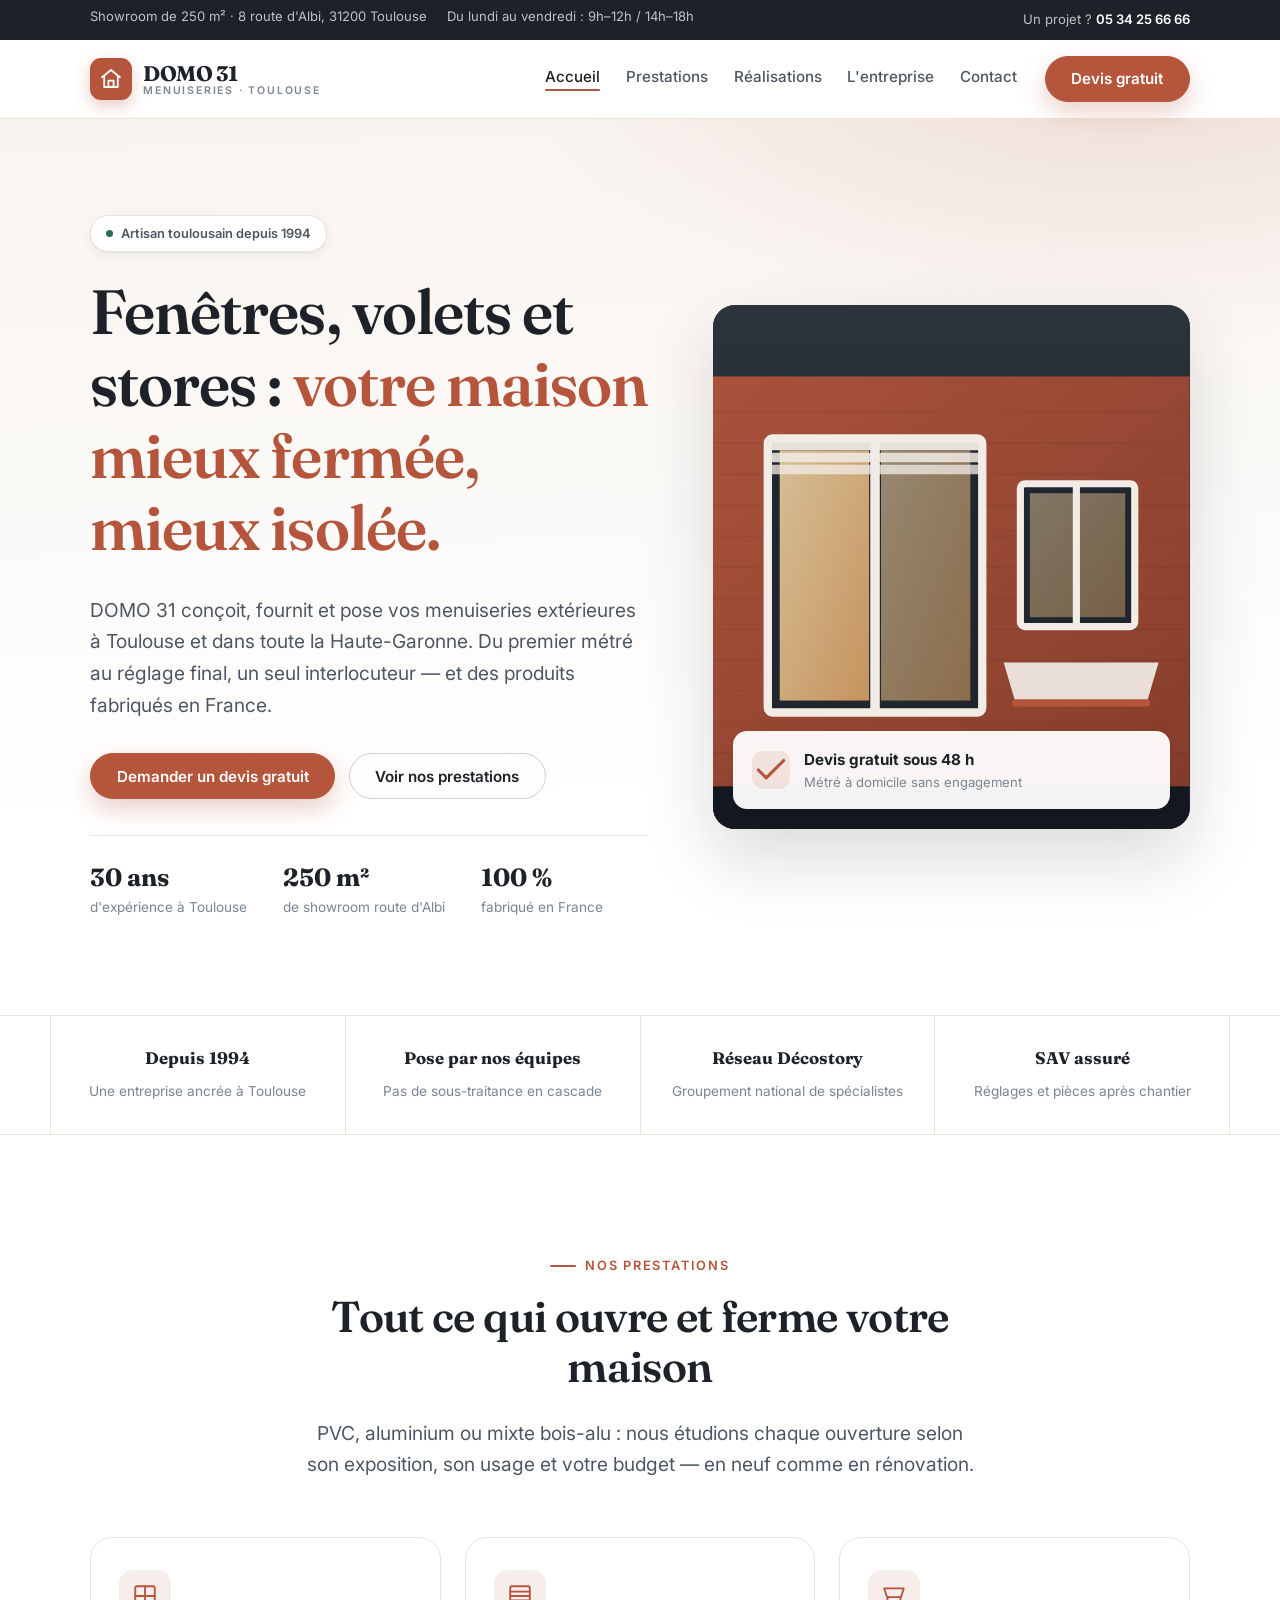
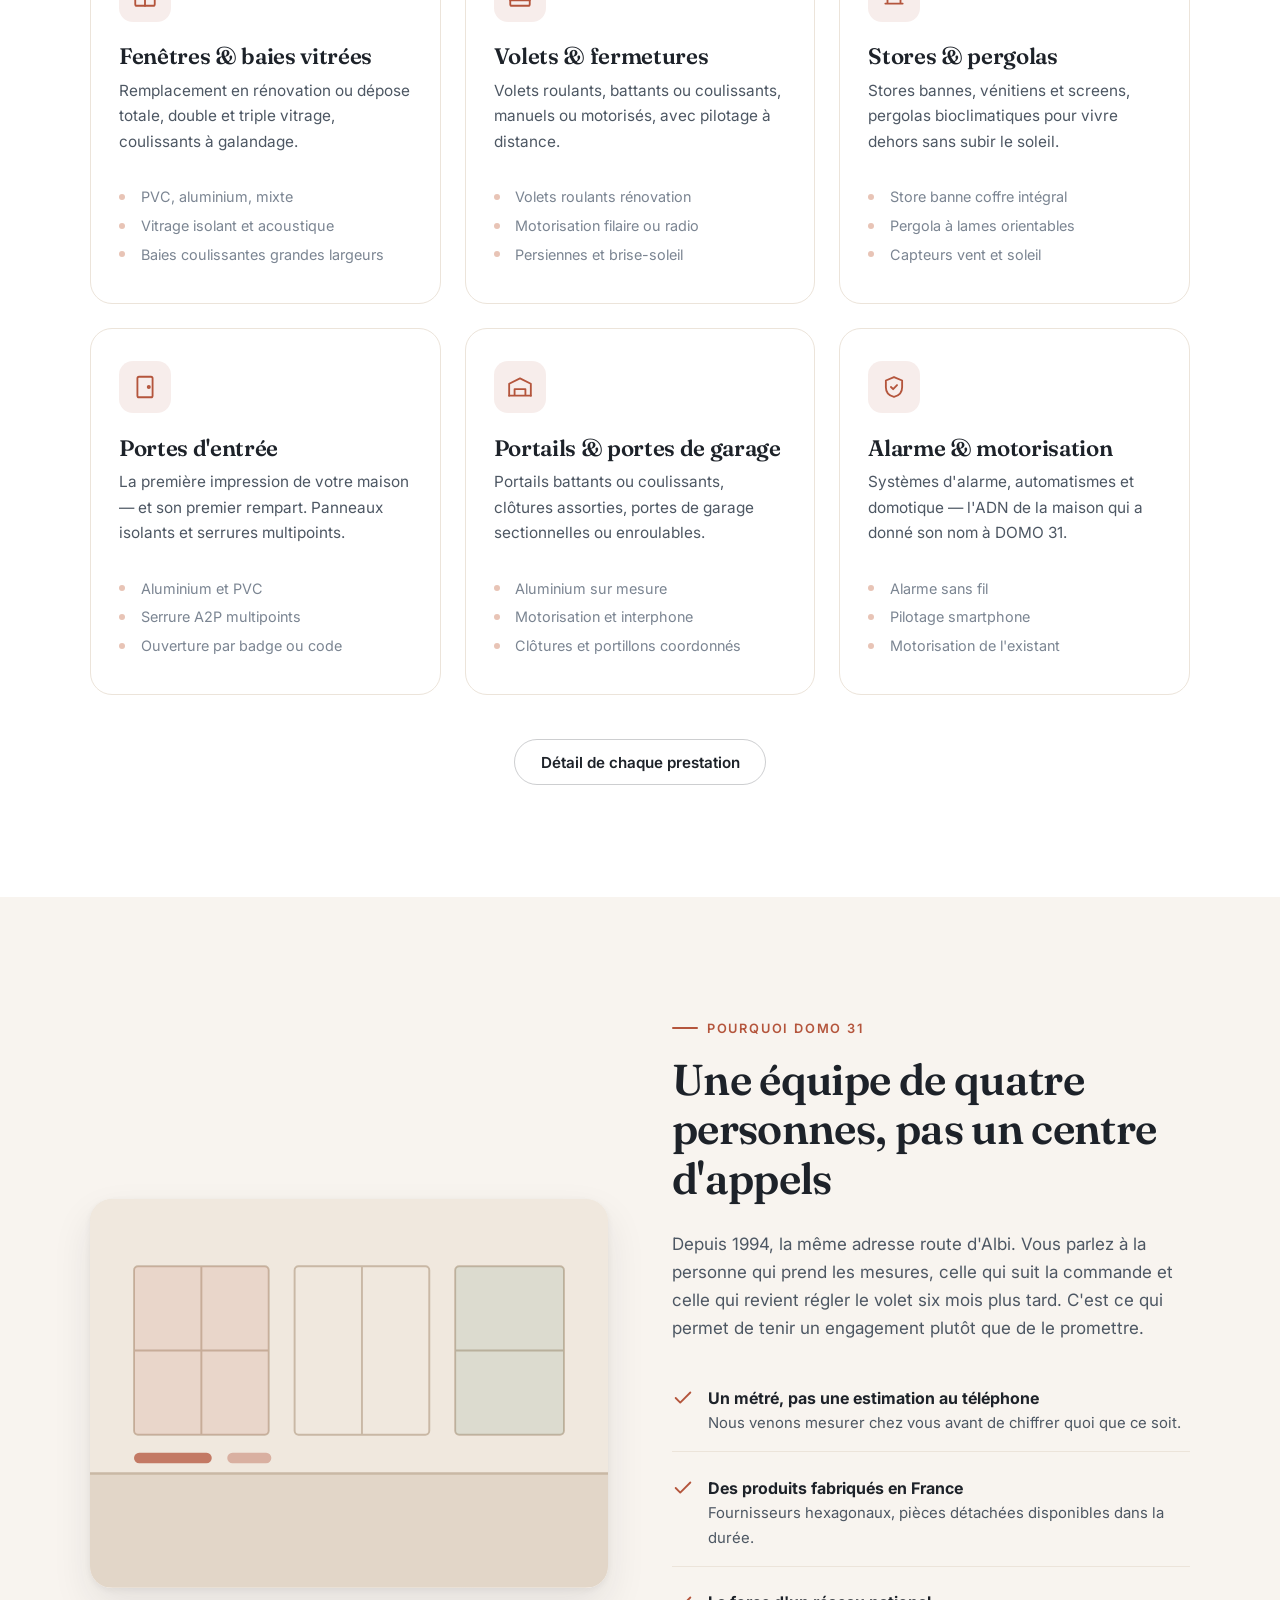
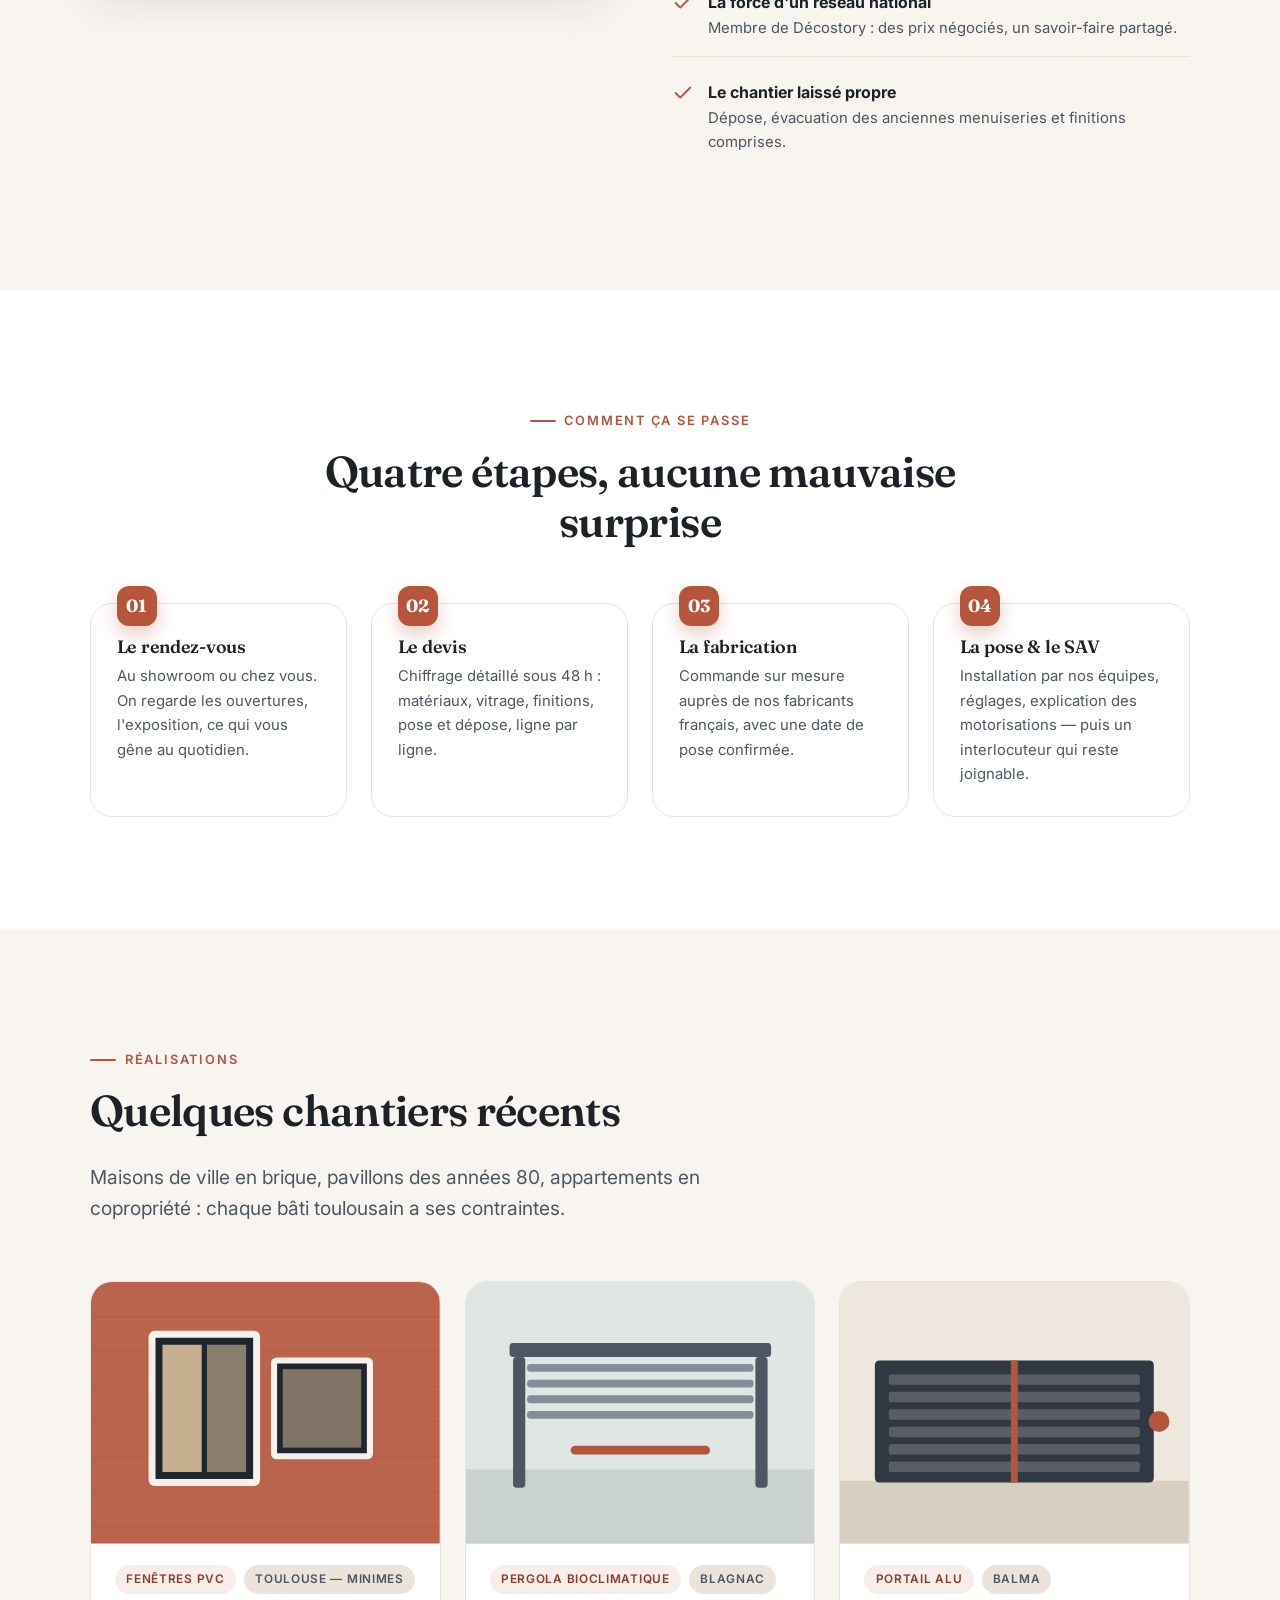
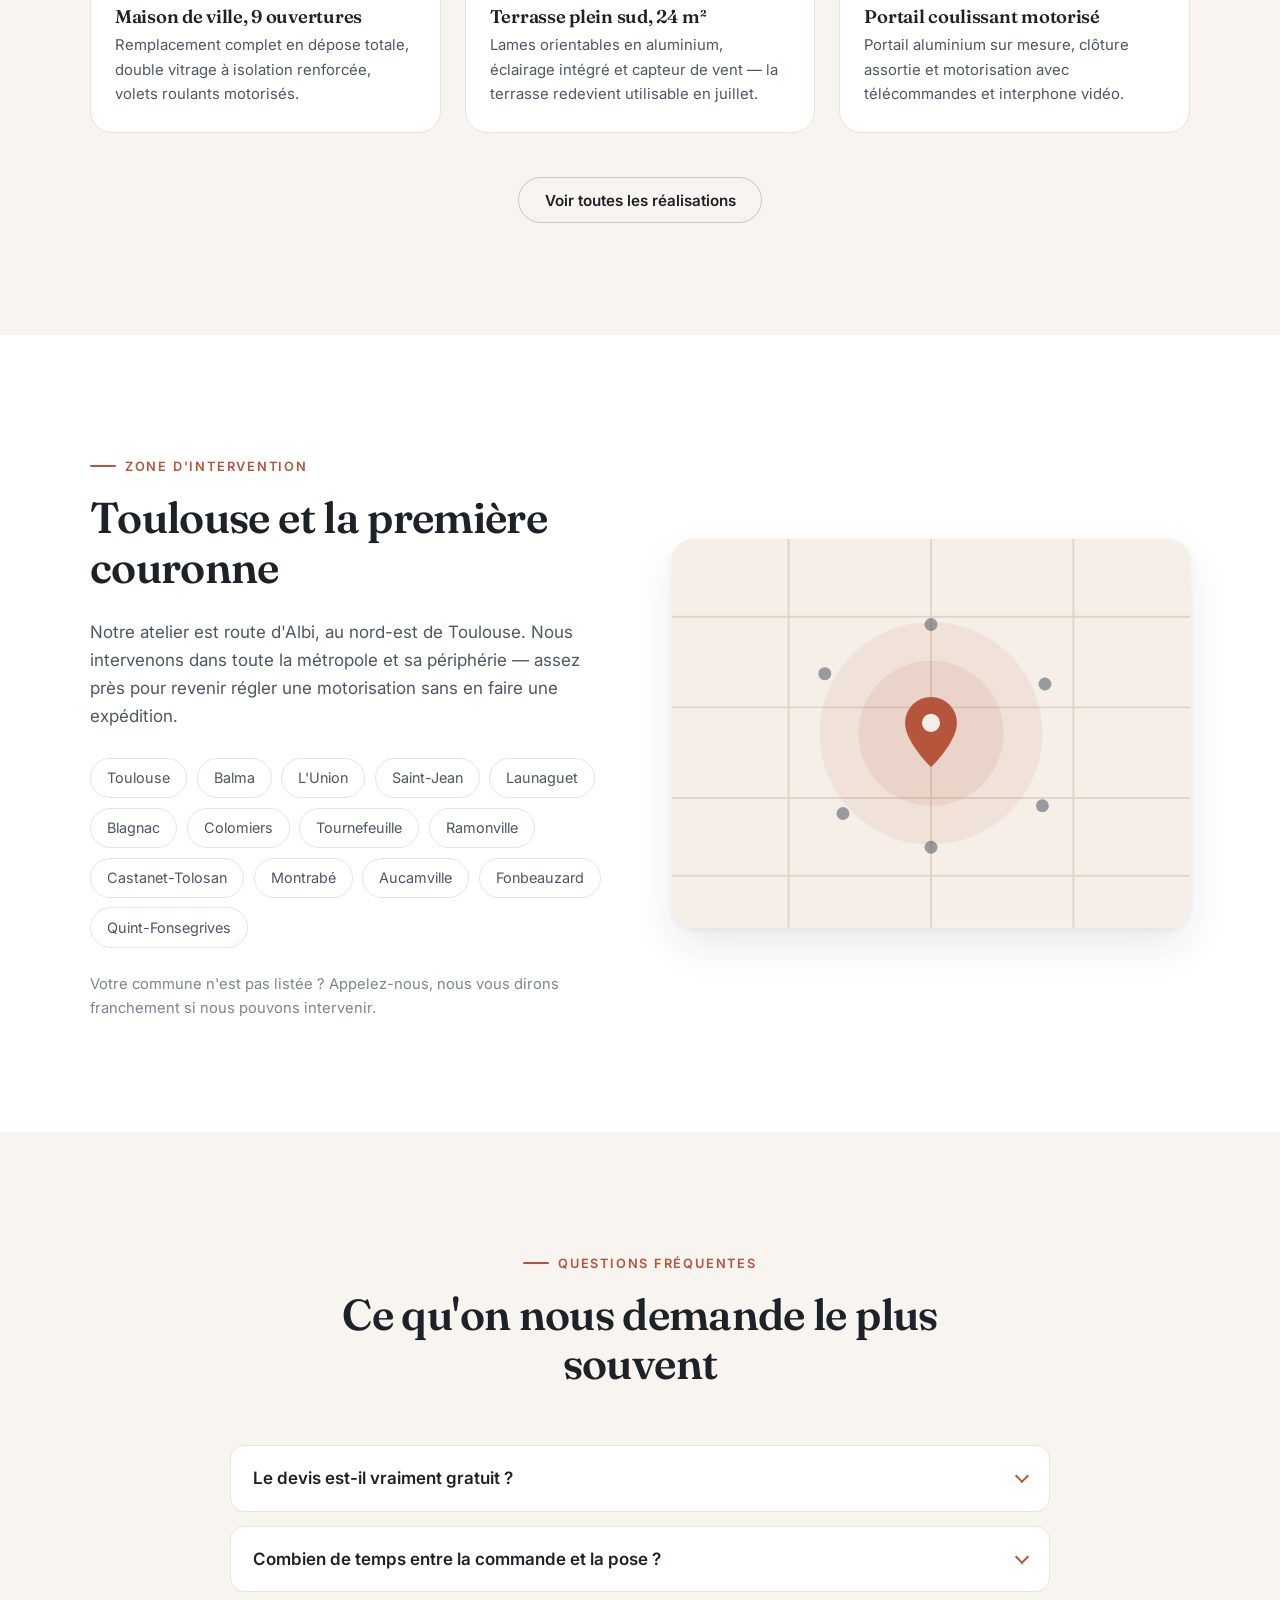
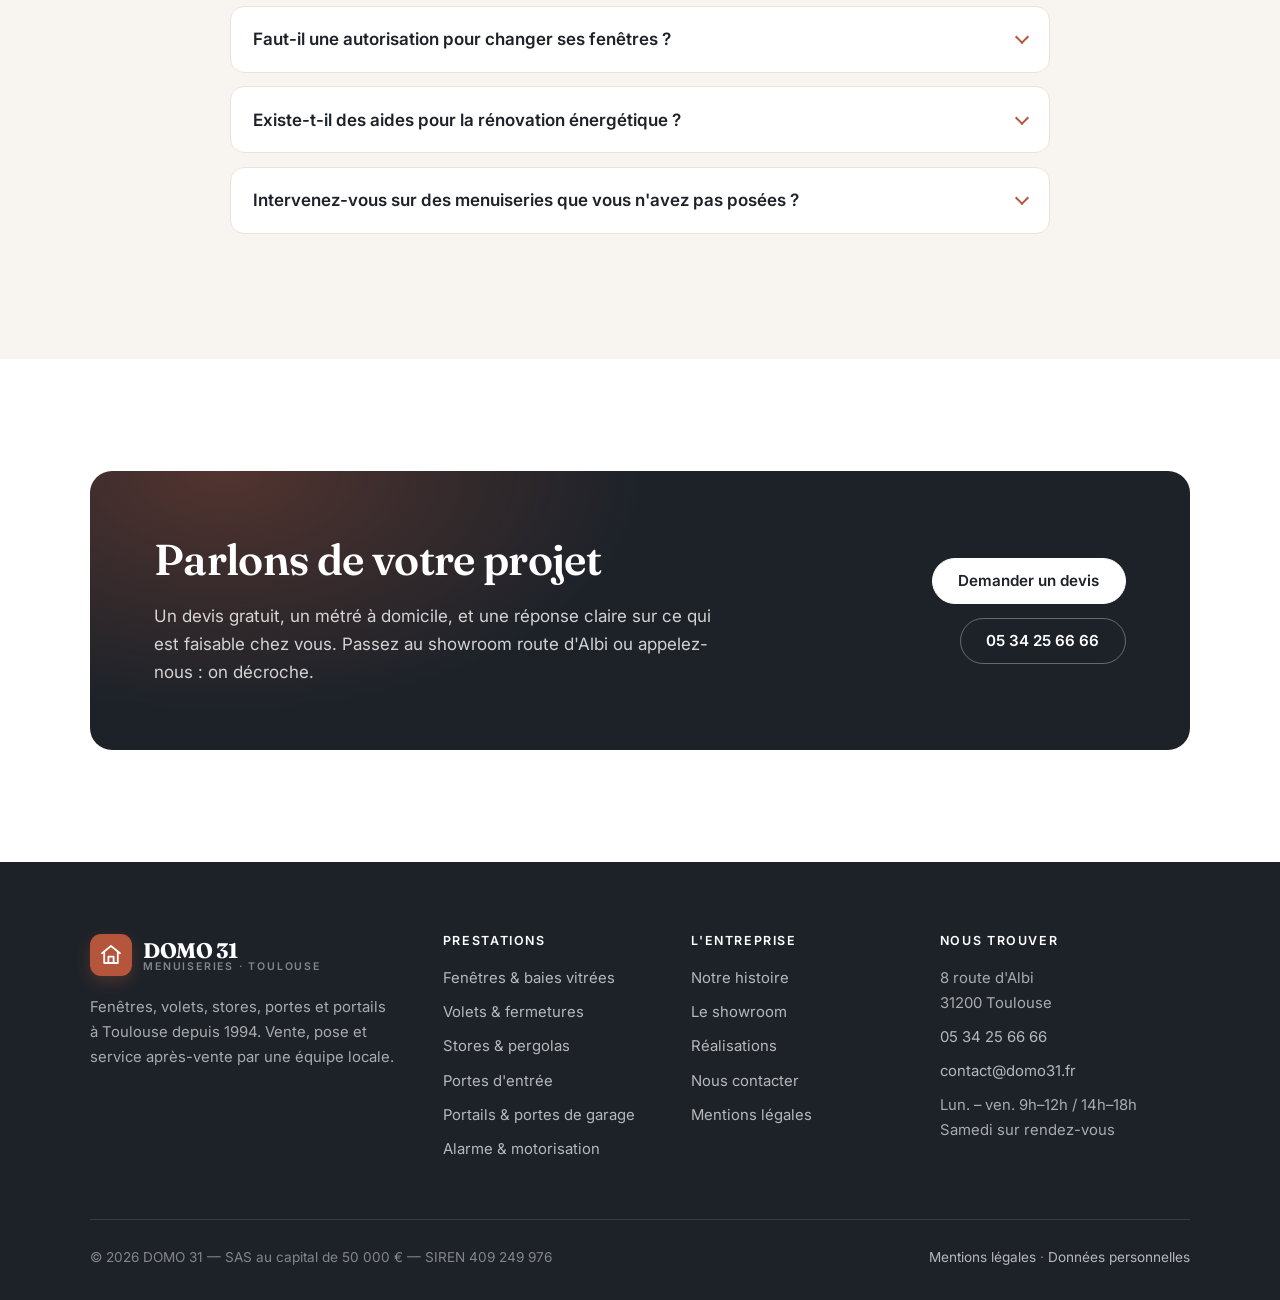
==== websites/domo31/index.html @ 2c023531 "Ajoute le site vitrine DOMO 31 (Toulouse) Site statique complet pour DOMO 31, entreprise de menuiser" ====
<!DOCTYPE html>
<html lang="fr">
<head>
<meta charset="utf-8">
<meta name="viewport" content="width=device-width, initial-scale=1">
<title>DOMO 31 — Fenêtres, volets, stores et portails à Toulouse</title>
<meta name="description" content="Menuiseries extérieures à Toulouse depuis 1994 : fenêtres PVC et alu, volets, stores, pergolas, portes d'entrée, portails et alarme. Showroom de 250 m², devis gratuit.">
<link rel="canonical" href="https://www.domo31.fr/">
<meta name="theme-color" content="#b4553c">
<meta property="og:type" content="website">
<meta property="og:locale" content="fr_FR">
<meta property="og:site_name" content="DOMO 31">
<meta property="og:title" content="DOMO 31 — Fenêtres, volets, stores et portails à Toulouse">
<meta property="og:description" content="Menuiseries extérieures à Toulouse depuis 1994 : fenêtres PVC et alu, volets, stores, pergolas, portes d'entrée, portails et alarme. Showroom de 250 m², devis gratuit.">
<meta property="og:url" content="https://www.domo31.fr/">
<link rel="icon" href="assets/img/favicon.svg" type="image/svg+xml">
<link rel="preconnect" href="https://fonts.googleapis.com">
<link rel="preconnect" href="https://fonts.gstatic.com" crossorigin>
<link href="https://fonts.googleapis.com/css2?family=Fraunces:opsz,wght@9..144,500;9..144,600;9..144,700&family=Inter:wght@400;500;600;700&display=swap" rel="stylesheet">
<link rel="stylesheet" href="assets/css/style.css">
</head>
<body>

<a class="visuellement-cache" href="#contenu">Aller au contenu principal</a>

<div class="bandeau-info">
  <div class="conteneur">
    <ul class="bandeau-info__liste" style="list-style:none;margin:0;padding:0">
      <li>Showroom de 250 m² &middot; 8 route d'Albi, 31200 Toulouse</li>
      <li>Du lundi au vendredi&nbsp;: 9h–12h / 14h–18h</li>
    </ul>
    <p style="margin:0">Un projet&nbsp;? <a href="tel:+33534256666">05 34 25 66 66</a></p>
  </div>
</div>

<header class="entete">
  <div class="conteneur">
    <a class="logo" href="index.html" aria-label="DOMO 31 — accueil">
      <span class="logo__marque" aria-hidden="true">
        <svg width="24" height="24" viewBox="0 0 24 24" fill="none" stroke="#fff" stroke-width="1.8" stroke-linecap="round" stroke-linejoin="round">
          <path d="M3 10.2 12 3l9 7.2"/><path d="M5.2 9v11h13.6V9"/><path d="M9.4 20v-6.4h5.2V20"/>
        </svg>
      </span>
      <span class="logo__texte">
        <span class="logo__nom">DOMO 31</span>
        <span class="logo__baseline">Menuiseries &middot; Toulouse</span>
      </span>
    </a>

    <button class="burger" type="button" data-burger aria-expanded="false" aria-controls="navigation-principale" aria-label="Ouvrir le menu">
      <span class="burger__barres" aria-hidden="true"></span>
    </button>

    <nav class="nav" id="navigation-principale" data-nav aria-label="Navigation principale">
      <ul class="nav__liste">
        <li><a class="nav__lien" href="index.html" aria-current="page">Accueil</a></li>
        <li><a class="nav__lien" href="prestations.html">Prestations</a></li>
        <li><a class="nav__lien" href="realisations.html">Réalisations</a></li>
        <li><a class="nav__lien" href="entreprise.html">L'entreprise</a></li>
        <li><a class="nav__lien" href="contact.html">Contact</a></li>
      </ul>
      <a class="btn btn--primaire" href="contact.html">Devis gratuit</a>
    </nav>
  </div>
</header>

<main id="contenu">
<section class="hero">
  <div class="conteneur">
    <div class="hero__texte">
      <p class="hero__badge"><span class="point" aria-hidden="true"></span> Artisan toulousain depuis 1994</p>
      <h1>Fenêtres, volets et stores&nbsp;: <em>votre maison mieux fermée, mieux isolée.</em></h1>
      <p class="chapeau">DOMO 31 conçoit, fournit et pose vos menuiseries extérieures à Toulouse et dans toute la Haute-Garonne. Du premier métré au réglage final, un seul interlocuteur — et des produits fabriqués en France.</p>

      <div class="groupe-btn">
        <a class="btn btn--primaire" href="contact.html">Demander un devis gratuit</a>
        <a class="btn btn--secondaire" href="prestations.html">Voir nos prestations</a>
      </div>

      <ul class="hero__preuves">
        <li><strong>30 ans</strong><span>d'expérience à Toulouse</span></li>
        <li><strong>250 m²</strong><span>de showroom route d'Albi</span></li>
        <li><strong>100 %</strong><span>fabriqué en France</span></li>
      </ul>
    </div>

    <div class="hero__visuel" role="img" aria-label="Illustration d'une façade équipée de menuiseries DOMO 31">
      <svg viewBox="0 0 400 440" preserveAspectRatio="xMidYMid slice" xmlns="http://www.w3.org/2000/svg">
        <defs>
          <linearGradient id="ciel" x1="0" y1="0" x2="0" y2="1">
            <stop offset="0%" stop-color="#2c333d"/><stop offset="100%" stop-color="#171b21"/>
          </linearGradient>
          <linearGradient id="lumiere" x1="0" y1="0" x2="1" y2="1">
            <stop offset="0%" stop-color="#f6d9a8"/><stop offset="100%" stop-color="#e3a765"/>
          </linearGradient>
          <linearGradient id="briquette" x1="0" y1="0" x2="1" y2="1">
            <stop offset="0%" stop-color="#b4553c"/><stop offset="100%" stop-color="#8e3f2b"/>
          </linearGradient>
        </defs>

        <rect width="400" height="440" fill="url(#ciel)"/>

        <!-- mur en brique toulousaine -->
        <rect x="0" y="60" width="400" height="380" fill="url(#briquette)" opacity=".92"/>
        <g stroke="#000" stroke-opacity=".08" stroke-width="1">
          <path d="M0 90h400M0 116h400M0 142h400M0 168h400M0 194h400M0 220h400M0 246h400M0 272h400M0 298h400M0 324h400M0 350h400M0 376h400M0 402h400"/>
        </g>

        <!-- grande baie vitrée -->
        <rect x="46" y="112" width="180" height="230" rx="4" fill="#20262e" stroke="#f2ece6" stroke-width="7"/>
        <rect x="56" y="122" width="75" height="210" fill="url(#lumiere)" opacity=".85"/>
        <rect x="141" y="122" width="75" height="210" fill="url(#lumiere)" opacity=".55"/>
        <rect x="132" y="112" width="8" height="230" fill="#f2ece6"/>

        <!-- volet roulant partiellement descendu -->
        <g fill="#f2ece6" opacity=".95">
          <rect x="46" y="112" width="180" height="10" rx="2"/>
          <rect x="46" y="124" width="180" height="8" rx="2" opacity=".9"/>
          <rect x="46" y="134" width="180" height="8" rx="2" opacity=".8"/>
        </g>

        <!-- fenêtre secondaire -->
        <rect x="258" y="150" width="96" height="120" rx="4" fill="#20262e" stroke="#f2ece6" stroke-width="6"/>
        <rect x="266" y="158" width="80" height="104" fill="url(#lumiere)" opacity=".45"/>
        <rect x="302" y="150" width="6" height="120" fill="#f2ece6"/>

        <!-- store banne -->
        <path d="M244 300h130l-10 34H254z" fill="#f2ece6" opacity=".92"/>
        <path d="M254 334h110" stroke="#b4553c" stroke-width="6" stroke-linecap="round"/>

        <!-- sol -->
        <rect x="0" y="404" width="400" height="36" fill="#141821"/>
      </svg>
      <p class="hero__etiquette">
        <span aria-hidden="true" style="flex:0 0 auto;width:38px;height:38px;border-radius:11px;background:rgba(180,85,60,.12);display:grid;place-items:center">
          <svg width="20" height="20" viewBox="0 0 24 24" fill="none" stroke="#b4553c" stroke-width="2" stroke-linecap="round" stroke-linejoin="round"><path d="m20 6-11 11-5-5"/></svg>
        </span>
        <span><strong>Devis gratuit sous 48 h</strong><span>Métré à domicile sans engagement</span></span>
      </p>
    </div>
  </div>
</section>

<section class="confiance">
  <div class="conteneur" style="padding-inline:0">
    <div class="confiance__grille">
      <div class="confiance__item"><strong>Depuis 1994</strong><span>Une entreprise ancrée à Toulouse</span></div>
      <div class="confiance__item"><strong>Pose par nos équipes</strong><span>Pas de sous-traitance en cascade</span></div>
      <div class="confiance__item"><strong>Réseau Décostory</strong><span>Groupement national de spécialistes</span></div>
      <div class="confiance__item"><strong>SAV assuré</strong><span>Réglages et pièces après chantier</span></div>
    </div>
  </div>
</section>

<section class="section">
  <div class="conteneur">
    <div class="entete-section entete-section--centre" data-anim>
      <p class="surtitre">Nos prestations</p>
      <h2>Tout ce qui ouvre et ferme votre maison</h2>
      <p class="chapeau" style="margin-inline:auto">PVC, aluminium ou mixte bois-alu&nbsp;: nous étudions chaque ouverture selon son exposition, son usage et votre budget — en neuf comme en rénovation.</p>
    </div>

    <div class="grille-cartes">
      <article class="carte" data-anim>
        <span class="carte__icone" aria-hidden="true">
          <svg viewBox="0 0 24 24" fill="none" stroke="currentColor" stroke-width="1.7" stroke-linecap="round" stroke-linejoin="round"><rect x="3" y="3" width="18" height="18" rx="1.5"/><path d="M12 3v18M3 12h18"/></svg>
        </span>
        <h3>Fenêtres &amp; baies vitrées</h3>
        <p>Remplacement en rénovation ou dépose totale, double et triple vitrage, coulissants à galandage.</p>
        <ul class="carte__liste"><li>PVC, aluminium, mixte</li><li>Vitrage isolant et acoustique</li><li>Baies coulissantes grandes largeurs</li></ul>
      </article>

      <article class="carte" data-anim>
        <span class="carte__icone" aria-hidden="true">
          <svg viewBox="0 0 24 24" fill="none" stroke="currentColor" stroke-width="1.7" stroke-linecap="round" stroke-linejoin="round"><rect x="3" y="3" width="18" height="18" rx="1.5"/><path d="M3 8h18M3 12h18M3 16h18"/></svg>
        </span>
        <h3>Volets &amp; fermetures</h3>
        <p>Volets roulants, battants ou coulissants, manuels ou motorisés, avec pilotage à distance.</p>
        <ul class="carte__liste"><li>Volets roulants rénovation</li><li>Motorisation filaire ou radio</li><li>Persiennes et brise-soleil</li></ul>
      </article>

      <article class="carte" data-anim>
        <span class="carte__icone" aria-hidden="true">
          <svg viewBox="0 0 24 24" fill="none" stroke="currentColor" stroke-width="1.7" stroke-linecap="round" stroke-linejoin="round"><path d="M3 5h18l-2.5 8H5.5z"/><path d="M6 13v6M18 13v6M4 19h16"/></svg>
        </span>
        <h3>Stores &amp; pergolas</h3>
        <p>Stores bannes, vénitiens et screens, pergolas bioclimatiques pour vivre dehors sans subir le soleil.</p>
        <ul class="carte__liste"><li>Store banne coffre intégral</li><li>Pergola à lames orientables</li><li>Capteurs vent et soleil</li></ul>
      </article>

      <article class="carte" data-anim>
        <span class="carte__icone" aria-hidden="true">
          <svg viewBox="0 0 24 24" fill="none" stroke="currentColor" stroke-width="1.7" stroke-linecap="round" stroke-linejoin="round"><rect x="5" y="2.5" width="14" height="19" rx="1.5"/><circle cx="15.5" cy="12" r="1"/></svg>
        </span>
        <h3>Portes d'entrée</h3>
        <p>La première impression de votre maison — et son premier rempart. Panneaux isolants et serrures multipoints.</p>
        <ul class="carte__liste"><li>Aluminium et PVC</li><li>Serrure A2P multipoints</li><li>Ouverture par badge ou code</li></ul>
      </article>

      <article class="carte" data-anim>
        <span class="carte__icone" aria-hidden="true">
          <svg viewBox="0 0 24 24" fill="none" stroke="currentColor" stroke-width="1.7" stroke-linecap="round" stroke-linejoin="round"><path d="M2 20V9l10-5 10 5v11"/><path d="M2 20h20M7 20v-6h10v6"/></svg>
        </span>
        <h3>Portails &amp; portes de garage</h3>
        <p>Portails battants ou coulissants, clôtures assorties, portes de garage sectionnelles ou enroulables.</p>
        <ul class="carte__liste"><li>Aluminium sur mesure</li><li>Motorisation et interphone</li><li>Clôtures et portillons coordonnés</li></ul>
      </article>

      <article class="carte" data-anim>
        <span class="carte__icone" aria-hidden="true">
          <svg viewBox="0 0 24 24" fill="none" stroke="currentColor" stroke-width="1.7" stroke-linecap="round" stroke-linejoin="round"><path d="M12 2.8 4.5 6v6.2c0 4.6 3.1 7.9 7.5 9 4.4-1.1 7.5-4.4 7.5-9V6z"/><path d="m9.2 12 2 2 3.6-3.8"/></svg>
        </span>
        <h3>Alarme &amp; motorisation</h3>
        <p>Systèmes d'alarme, automatismes et domotique — l'ADN de la maison qui a donné son nom à DOMO 31.</p>
        <ul class="carte__liste"><li>Alarme sans fil</li><li>Pilotage smartphone</li><li>Motorisation de l'existant</li></ul>
      </article>
    </div>

    <div class="groupe-btn" style="justify-content:center;margin-top:2.75rem">
      <a class="btn btn--secondaire" href="prestations.html">Détail de chaque prestation</a>
    </div>
  </div>
</section>

<section class="section section--sable">
  <div class="conteneur">
    <div class="duo">
      <div class="duo__visuel" role="img" aria-label="Illustration de l'atelier et du showroom DOMO 31">
        <svg viewBox="0 0 400 300" preserveAspectRatio="xMidYMid slice" xmlns="http://www.w3.org/2000/svg">
          <rect width="400" height="300" fill="#f0e8de"/>
          <rect x="0" y="212" width="400" height="88" fill="#e2d6c8"/>
          <g stroke="#c9b8a5" stroke-width="1.5" fill="none">
            <rect x="34" y="52" width="104" height="130" rx="3"/><path d="M86 52v130M34 117h104"/>
            <rect x="158" y="52" width="104" height="130" rx="3"/><path d="M210 52v130"/>
            <rect x="282" y="52" width="84" height="130" rx="3"/><path d="M282 117h84"/>
          </g>
          <rect x="34" y="52" width="104" height="130" rx="3" fill="#b4553c" opacity=".12"/>
          <rect x="282" y="52" width="84" height="130" rx="3" fill="#2f6b52" opacity=".1"/>
          <g fill="#b4553c" opacity=".75">
            <rect x="34" y="196" width="60" height="8" rx="4"/>
            <rect x="106" y="196" width="34" height="8" rx="4" opacity=".5"/>
          </g>
          <path d="M0 212h400" stroke="#c9b8a5" stroke-width="2"/>
        </svg>
      </div>

      <div data-anim>
        <p class="surtitre">Pourquoi DOMO 31</p>
        <h2>Une équipe de quatre personnes, pas un centre d'appels</h2>
        <p>Depuis 1994, la même adresse route d'Albi. Vous parlez à la personne qui prend les mesures, celle qui suit la commande et celle qui revient régler le volet six mois plus tard. C'est ce qui permet de tenir un engagement plutôt que de le promettre.</p>

        <ul class="liste-atouts">
          <li>
            <svg viewBox="0 0 24 24" fill="none" stroke="currentColor" stroke-width="2" stroke-linecap="round" stroke-linejoin="round" aria-hidden="true"><path d="m20 6-11 11-5-5"/></svg>
            <span><strong>Un métré, pas une estimation au téléphone</strong><span>Nous venons mesurer chez vous avant de chiffrer quoi que ce soit.</span></span>
          </li>
          <li>
            <svg viewBox="0 0 24 24" fill="none" stroke="currentColor" stroke-width="2" stroke-linecap="round" stroke-linejoin="round" aria-hidden="true"><path d="m20 6-11 11-5-5"/></svg>
            <span><strong>Des produits fabriqués en France</strong><span>Fournisseurs hexagonaux, pièces détachées disponibles dans la durée.</span></span>
          </li>
          <li>
            <svg viewBox="0 0 24 24" fill="none" stroke="currentColor" stroke-width="2" stroke-linecap="round" stroke-linejoin="round" aria-hidden="true"><path d="m20 6-11 11-5-5"/></svg>
            <span><strong>La force d'un réseau national</strong><span>Membre de Décostory&nbsp;: des prix négociés, un savoir-faire partagé.</span></span>
          </li>
          <li>
            <svg viewBox="0 0 24 24" fill="none" stroke="currentColor" stroke-width="2" stroke-linecap="round" stroke-linejoin="round" aria-hidden="true"><path d="m20 6-11 11-5-5"/></svg>
            <span><strong>Le chantier laissé propre</strong><span>Dépose, évacuation des anciennes menuiseries et finitions comprises.</span></span>
          </li>
        </ul>
      </div>
    </div>
  </div>
</section>

<section class="section">
  <div class="conteneur">
    <div class="entete-section entete-section--centre" data-anim>
      <p class="surtitre">Comment ça se passe</p>
      <h2>Quatre étapes, aucune mauvaise surprise</h2>
    </div>

    <div class="etapes">
      <article class="etape" data-anim>
        <h3>Le rendez-vous</h3>
        <p>Au showroom ou chez vous. On regarde les ouvertures, l'exposition, ce qui vous gêne au quotidien.</p>
      </article>
      <article class="etape" data-anim>
        <h3>Le devis</h3>
        <p>Chiffrage détaillé sous 48 h&nbsp;: matériaux, vitrage, finitions, pose et dépose, ligne par ligne.</p>
      </article>
      <article class="etape" data-anim>
        <h3>La fabrication</h3>
        <p>Commande sur mesure auprès de nos fabricants français, avec une date de pose confirmée.</p>
      </article>
      <article class="etape" data-anim>
        <h3>La pose &amp; le SAV</h3>
        <p>Installation par nos équipes, réglages, explication des motorisations — puis un interlocuteur qui reste joignable.</p>
      </article>
    </div>
  </div>
</section>

<section class="section section--sable">
  <div class="conteneur">
    <div class="entete-section" data-anim>
      <p class="surtitre">Réalisations</p>
      <h2>Quelques chantiers récents</h2>
      <p class="chapeau">Maisons de ville en brique, pavillons des années 80, appartements en copropriété&nbsp;: chaque bâti toulousain a ses contraintes.</p>
    </div>

    <div class="galerie">
      <article class="realisation" data-anim>
        <div class="realisation__visuel" role="img" aria-label="Rénovation de fenêtres dans une maison toulousaine">
          <svg viewBox="0 0 400 300" preserveAspectRatio="xMidYMid slice" xmlns="http://www.w3.org/2000/svg">
            <rect width="400" height="300" fill="#b4553c" opacity=".9"/>
            <g stroke="#000" stroke-opacity=".07"><path d="M0 40h400M0 80h400M0 120h400M0 160h400M0 200h400M0 240h400M0 280h400"/></g>
            <rect x="70" y="60" width="120" height="170" rx="3" fill="#20262e" stroke="#f6f1ea" stroke-width="8"/>
            <rect x="82" y="72" width="45" height="146" fill="#f2d3a8" opacity=".8"/>
            <rect x="133" y="72" width="45" height="146" fill="#f2d3a8" opacity=".5"/>
            <rect x="210" y="90" width="110" height="110" rx="3" fill="#20262e" stroke="#f6f1ea" stroke-width="7"/>
            <rect x="220" y="100" width="90" height="90" fill="#f2d3a8" opacity=".45"/>
          </svg>
        </div>
        <div class="realisation__corps">
          <div class="realisation__meta"><span class="puce">Fenêtres PVC</span><span class="puce puce--neutre">Toulouse — Minimes</span></div>
          <h3>Maison de ville, 9 ouvertures</h3>
          <p>Remplacement complet en dépose totale, double vitrage à isolation renforcée, volets roulants motorisés.</p>
        </div>
      </article>

      <article class="realisation" data-anim>
        <div class="realisation__visuel" role="img" aria-label="Pergola bioclimatique sur une terrasse">
          <svg viewBox="0 0 400 300" preserveAspectRatio="xMidYMid slice" xmlns="http://www.w3.org/2000/svg">
            <rect width="400" height="300" fill="#dfe6e3"/>
            <rect x="0" y="215" width="400" height="85" fill="#c9d2ce"/>
            <g fill="#4d5763">
              <rect x="50" y="70" width="300" height="16" rx="4"/>
              <rect x="54" y="86" width="14" height="150" rx="4"/>
              <rect x="332" y="86" width="14" height="150" rx="4"/>
            </g>
            <g fill="#7b8592" opacity=".9">
              <rect x="70" y="94" width="260" height="9" rx="4"/><rect x="70" y="112" width="260" height="9" rx="4"/>
              <rect x="70" y="130" width="260" height="9" rx="4"/><rect x="70" y="148" width="260" height="9" rx="4"/>
            </g>
            <rect x="120" y="188" width="160" height="10" rx="5" fill="#b4553c"/>
          </svg>
        </div>
        <div class="realisation__corps">
          <div class="realisation__meta"><span class="puce">Pergola bioclimatique</span><span class="puce puce--neutre">Blagnac</span></div>
          <h3>Terrasse plein sud, 24 m²</h3>
          <p>Lames orientables en aluminium, éclairage intégré et capteur de vent — la terrasse redevient utilisable en juillet.</p>
        </div>
      </article>

      <article class="realisation" data-anim>
        <div class="realisation__visuel" role="img" aria-label="Portail aluminium coulissant motorisé">
          <svg viewBox="0 0 400 300" preserveAspectRatio="xMidYMid slice" xmlns="http://www.w3.org/2000/svg">
            <rect width="400" height="300" fill="#eee7dd"/>
            <rect x="0" y="228" width="400" height="72" fill="#d8cec1"/>
            <rect x="40" y="90" width="320" height="140" rx="5" fill="#2f3843"/>
            <g fill="#eee7dd" opacity=".22">
              <rect x="56" y="106" width="288" height="12" rx="3"/><rect x="56" y="126" width="288" height="12" rx="3"/>
              <rect x="56" y="146" width="288" height="12" rx="3"/><rect x="56" y="166" width="288" height="12" rx="3"/>
              <rect x="56" y="186" width="288" height="12" rx="3"/><rect x="56" y="206" width="288" height="12" rx="3"/>
            </g>
            <rect x="196" y="90" width="8" height="140" fill="#b4553c"/>
            <circle cx="366" cy="160" r="12" fill="#b4553c"/>
          </svg>
        </div>
        <div class="realisation__corps">
          <div class="realisation__meta"><span class="puce">Portail alu</span><span class="puce puce--neutre">Balma</span></div>
          <h3>Portail coulissant motorisé</h3>
          <p>Portail aluminium sur mesure, clôture assortie et motorisation avec télécommandes et interphone vidéo.</p>
        </div>
      </article>
    </div>

    <div class="groupe-btn" style="justify-content:center;margin-top:2.75rem">
      <a class="btn btn--secondaire" href="realisations.html">Voir toutes les réalisations</a>
    </div>
  </div>
</section>

<section class="section">
  <div class="conteneur">
    <div class="duo duo--inverse">
      <div class="duo__visuel" role="img" aria-label="Carte stylisée de la zone d'intervention autour de Toulouse">
        <svg viewBox="0 0 400 300" preserveAspectRatio="xMidYMid slice" xmlns="http://www.w3.org/2000/svg">
          <rect width="400" height="300" fill="#f5efe7"/>
          <g stroke="#e0d5c7" stroke-width="1.5" fill="none">
            <path d="M0 60h400M0 130h400M0 200h400M0 260h400M90 0v300M200 0v300M310 0v300"/>
          </g>
          <circle cx="200" cy="150" r="86" fill="#b4553c" opacity=".08"/>
          <circle cx="200" cy="150" r="56" fill="#b4553c" opacity=".1"/>
          <path d="M200 122c-11 0-20 9-20 20 0 15 20 34 20 34s20-19 20-34c0-11-9-20-20-20z" fill="#b4553c"/>
          <circle cx="200" cy="142" r="7" fill="#f5efe7"/>
          <g fill="#4d5763" opacity=".55">
            <circle cx="118" cy="104" r="5"/><circle cx="288" cy="112" r="5"/><circle cx="132" cy="212" r="5"/>
            <circle cx="286" cy="206" r="5"/><circle cx="200" cy="66" r="5"/><circle cx="200" cy="238" r="5"/>
          </g>
        </svg>
      </div>

      <div data-anim>
        <p class="surtitre">Zone d'intervention</p>
        <h2>Toulouse et la première couronne</h2>
        <p>Notre atelier est route d'Albi, au nord-est de Toulouse. Nous intervenons dans toute la métropole et sa périphérie — assez près pour revenir régler une motorisation sans en faire une expédition.</p>
        <ul class="communes">
          <li>Toulouse</li><li>Balma</li><li>L'Union</li><li>Saint-Jean</li><li>Launaguet</li>
          <li>Blagnac</li><li>Colomiers</li><li>Tournefeuille</li><li>Ramonville</li><li>Castanet-Tolosan</li>
          <li>Montrabé</li><li>Aucamville</li><li>Fonbeauzard</li><li>Quint-Fonsegrives</li>
        </ul>
        <p style="margin-top:1.5rem;font-size:.92rem;color:var(--ardoise-clair)">Votre commune n'est pas listée&nbsp;? Appelez-nous, nous vous dirons franchement si nous pouvons intervenir.</p>
      </div>
    </div>
  </div>
</section>

<section class="section section--sable">
  <div class="conteneur">
    <div class="entete-section entete-section--centre" data-anim>
      <p class="surtitre">Questions fréquentes</p>
      <h2>Ce qu'on nous demande le plus souvent</h2>
    </div>

    <div class="faq">
      <details>
        <summary>Le devis est-il vraiment gratuit&nbsp;?</summary>
        <div class="faq__reponse"><p>Oui, déplacement, métré et chiffrage compris, sans engagement. Nous préférons mesurer nous-mêmes plutôt que de vous faire relever des cotes au téléphone&nbsp;: une menuiserie mal mesurée est une menuiserie à refaire.</p></div>
      </details>
      <details>
        <summary>Combien de temps entre la commande et la pose&nbsp;?</summary>
        <div class="faq__reponse"><p>Cela dépend du produit et de la période. Les menuiseries étant fabriquées sur mesure, comptez généralement plusieurs semaines entre la commande et la pose. Le délai réel vous est annoncé à la signature du devis, pas après.</p></div>
      </details>
      <details>
        <summary>Faut-il une autorisation pour changer ses fenêtres&nbsp;?</summary>
        <div class="faq__reponse"><p>Modifier l'aspect extérieur d'un bâtiment demande le plus souvent une déclaration préalable en mairie, et l'accord de la copropriété en immeuble. Certains secteurs de Toulouse sont par ailleurs soumis à des règles patrimoniales. Nous vous indiquons les démarches applicables à votre situation lors du métré.</p></div>
      </details>
      <details>
        <summary>Existe-t-il des aides pour la rénovation énergétique&nbsp;?</summary>
        <div class="faq__reponse"><p>Le remplacement de menuiseries peut ouvrir droit à certains dispositifs d'aide, sous conditions de ressources, de performance des produits et de qualification de l'installateur. Les règles évoluent chaque année&nbsp;: nous faisons le point avec vous sur ce qui s'applique au moment de votre projet, sans rien promettre à l'avance.</p></div>
      </details>
      <details>
        <summary>Intervenez-vous sur des menuiseries que vous n'avez pas posées&nbsp;?</summary>
        <div class="faq__reponse"><p>Souvent, oui&nbsp;: motorisation d'un volet existant, remplacement d'un tablier, réglage d'un coulissant. Décrivez-nous le problème par téléphone, nous vous dirons si c'est réparable ou s'il vaut mieux remplacer.</p></div>
      </details>
    </div>
  </div>
</section>

<section class="section">
  <div class="conteneur">
    <div class="cta" data-anim>
      <div>
        <h2 style="margin-bottom:.4em">Parlons de votre projet</h2>
        <p>Un devis gratuit, un métré à domicile, et une réponse claire sur ce qui est faisable chez vous. Passez au showroom route d'Albi ou appelez-nous&nbsp;: on décroche.</p>
      </div>
      <div class="groupe-btn">
        <a class="btn btn--blanc" href="contact.html">Demander un devis</a>
        <a class="btn btn--secondaire" href="tel:+33534256666">05 34 25 66 66</a>
      </div>
    </div>
  </div>
</section>
</main>

<footer class="pied">
  <div class="conteneur">
    <div class="pied__grille">
      <div>
        <span class="logo">
          <span class="logo__marque" aria-hidden="true">
            <svg width="24" height="24" viewBox="0 0 24 24" fill="none" stroke="#fff" stroke-width="1.8" stroke-linecap="round" stroke-linejoin="round">
              <path d="M3 10.2 12 3l9 7.2"/><path d="M5.2 9v11h13.6V9"/><path d="M9.4 20v-6.4h5.2V20"/>
            </svg>
          </span>
          <span class="logo__texte">
            <span class="logo__nom">DOMO 31</span>
            <span class="logo__baseline">Menuiseries &middot; Toulouse</span>
          </span>
        </span>
        <p class="pied__intro">Fenêtres, volets, stores, portes et portails à Toulouse depuis 1994. Vente, pose et service après-vente par une équipe locale.</p>
      </div>

      <div>
        <h4>Prestations</h4>
        <ul>
          <li><a href="prestations.html#fenetres">Fenêtres &amp; baies vitrées</a></li>
          <li><a href="prestations.html#volets">Volets &amp; fermetures</a></li>
          <li><a href="prestations.html#stores">Stores &amp; pergolas</a></li>
          <li><a href="prestations.html#portes">Portes d'entrée</a></li>
          <li><a href="prestations.html#portails">Portails &amp; portes de garage</a></li>
          <li><a href="prestations.html#securite">Alarme &amp; motorisation</a></li>
        </ul>
      </div>

      <div>
        <h4>L'entreprise</h4>
        <ul>
          <li><a href="entreprise.html">Notre histoire</a></li>
          <li><a href="entreprise.html#showroom">Le showroom</a></li>
          <li><a href="realisations.html">Réalisations</a></li>
          <li><a href="contact.html">Nous contacter</a></li>
          <li><a href="mentions-legales.html">Mentions légales</a></li>
        </ul>
      </div>

      <div>
        <h4>Nous trouver</h4>
        <ul>
          <li>8 route d'Albi<br>31200 Toulouse</li>
          <li><a href="tel:+33534256666">05 34 25 66 66</a></li>
          <li><a href="mailto:contact@domo31.fr">contact@domo31.fr</a></li>
          <li>Lun. – ven. 9h–12h / 14h–18h<br>Samedi sur rendez-vous</li>
        </ul>
      </div>
    </div>

    <div class="pied__bas">
      <p style="margin:0">&copy; <span data-annee>2026</span> DOMO 31 — SAS au capital de 50 000 € — SIREN 409 249 976</p>
      <p style="margin:0"><a href="mentions-legales.html">Mentions légales</a> &middot; <a href="mentions-legales.html#donnees">Données personnelles</a></p>
    </div>
  </div>
</footer>

<div class="barre-mobile">
  <a class="btn btn--secondaire" href="tel:+33534256666">Appeler</a>
  <a class="btn btn--primaire" href="contact.html">Devis gratuit</a>
</div>

<script src="assets/js/main.js" defer></script>

<script type="application/ld+json">
{
  "@context": "https://schema.org",
  "@type": "HomeAndConstructionBusiness",
  "name": "DOMO 31",
  "description": "Vente et pose de menuiseries extérieures à Toulouse : fenêtres, volets, stores, portes d'entrée, portails et automatismes.",
  "url": "https://www.domo31.fr/",
  "telephone": "+33534256666",
  "email": "contact@domo31.fr",
  "foundingDate": "1994",
  "address": {
    "@type": "PostalAddress",
    "streetAddress": "8 route d'Albi",
    "postalCode": "31200",
    "addressLocality": "Toulouse",
    "addressRegion": "Occitanie",
    "addressCountry": "FR"
  },
  "areaServed": [
    { "@type": "City", "name": "Toulouse" },
    { "@type": "AdministrativeArea", "name": "Haute-Garonne" }
  ],
  "openingHoursSpecification": [
    {
      "@type": "OpeningHoursSpecification",
      "dayOfWeek": ["Monday", "Tuesday", "Wednesday", "Thursday", "Friday"],
      "opens": "09:00",
      "closes": "12:00"
    },
    {
      "@type": "OpeningHoursSpecification",
      "dayOfWeek": ["Monday", "Tuesday", "Wednesday", "Thursday", "Friday"],
      "opens": "14:00",
      "closes": "18:00"
    }
  ],
  "makesOffer": [
    { "@type": "Offer", "itemOffered": { "@type": "Service", "name": "Fenêtres et baies vitrées" } },
    { "@type": "Offer", "itemOffered": { "@type": "Service", "name": "Volets et fermetures" } },
    { "@type": "Offer", "itemOffered": { "@type": "Service", "name": "Stores et pergolas" } },
    { "@type": "Offer", "itemOffered": { "@type": "Service", "name": "Portes d'entrée" } },
    { "@type": "Offer", "itemOffered": { "@type": "Service", "name": "Portails et portes de garage" } },
    { "@type": "Offer", "itemOffered": { "@type": "Service", "name": "Alarme et motorisation" } }
  ]
}
</script>
</body>
</html>
---- websites/domo31/assets/css/style.css ----
/* =========================================================
   DOMO 31 — Menuiseries extérieures à Toulouse
   Feuille de style principale
   ========================================================= */

/* ---------- 1. Design tokens ---------- */
:root {
  /* Palette : la brique toulousaine + l'ardoise de l'atelier */
  --brique: #b4553c;
  --brique-fonce: #8e3f2b;
  --brique-clair: #e8c4b6;
  --anthracite: #1d2229;
  --ardoise: #4d5763;
  --ardoise-clair: #7b8592;
  --sable: #f8f4ef;
  --sable-fonce: #ece4da;
  --blanc: #ffffff;
  --vert: #2f6b52;

  /* Typographie */
  --titre: "Fraunces", "Iowan Old Style", Georgia, serif;
  --texte: "Inter", -apple-system, BlinkMacSystemFont, "Segoe UI", Roboto, sans-serif;

  /* Rythme */
  --largeur: 1180px;
  --gouttiere: clamp(1.25rem, 4vw, 2.5rem);
  --section: clamp(4rem, 9vw, 7rem);
  --radius: 14px;
  --radius-lg: 22px;

  /* Ombres */
  --ombre-s: 0 1px 2px rgba(29, 34, 41, .06), 0 4px 12px rgba(29, 34, 41, .05);
  --ombre-m: 0 2px 6px rgba(29, 34, 41, .06), 0 18px 40px rgba(29, 34, 41, .09);
  --ombre-l: 0 30px 70px rgba(29, 34, 41, .16);

  --transition: 220ms cubic-bezier(.2, .7, .3, 1);
}

/* ---------- 2. Reset ---------- */
*, *::before, *::after { box-sizing: border-box; }

html { -webkit-text-size-adjust: 100%; scroll-behavior: smooth; }

@media (prefers-reduced-motion: reduce) {
  html { scroll-behavior: auto; }
  *, *::before, *::after { animation-duration: .01ms !important; transition-duration: .01ms !important; }
}

body {
  margin: 0;
  font-family: var(--texte);
  font-size: 1.0625rem;
  line-height: 1.65;
  color: var(--ardoise);
  background: var(--blanc);
  -webkit-font-smoothing: antialiased;
}

img, svg, video { max-width: 100%; height: auto; display: block; }

h1, h2, h3, h4 {
  font-family: var(--titre);
  color: var(--anthracite);
  line-height: 1.15;
  letter-spacing: -.015em;
  margin: 0 0 .6em;
  font-weight: 600;
}

h1 { font-size: clamp(2.3rem, 5.4vw, 3.9rem); }
h2 { font-size: clamp(1.85rem, 3.8vw, 2.7rem); }
h3 { font-size: clamp(1.2rem, 2vw, 1.4rem); }
h4 { font-size: 1.05rem; }

p { margin: 0 0 1.1em; }
p:last-child { margin-bottom: 0; }

a { color: var(--brique-fonce); text-decoration-thickness: 1px; text-underline-offset: 3px; }
a:hover { color: var(--brique); }

ul { margin: 0 0 1.1em; padding-left: 1.15em; }
li { margin-bottom: .45em; }

:focus-visible {
  outline: 3px solid var(--brique);
  outline-offset: 3px;
  border-radius: 4px;
}

/* ---------- 3. Utilitaires ---------- */
.conteneur {
  width: 100%;
  max-width: var(--largeur);
  margin-inline: auto;
  padding-inline: var(--gouttiere);
}

.conteneur--etroit { max-width: 820px; }

.section { padding-block: var(--section); }
.section--sable { background: var(--sable); }
.section--sombre { background: var(--anthracite); color: rgba(255, 255, 255, .78); }
.section--sombre h2, .section--sombre h3 { color: var(--blanc); }

.surtitre {
  display: inline-flex;
  align-items: center;
  gap: .55rem;
  font-size: .8rem;
  font-weight: 600;
  letter-spacing: .14em;
  text-transform: uppercase;
  color: var(--brique);
  margin-bottom: 1rem;
}
.surtitre::before {
  content: "";
  width: 26px;
  height: 2px;
  background: var(--brique);
  border-radius: 2px;
}
.section--sombre .surtitre { color: var(--brique-clair); }
.section--sombre .surtitre::before { background: var(--brique-clair); }

.chapeau {
  font-size: clamp(1.05rem, 1.6vw, 1.2rem);
  color: var(--ardoise);
  max-width: 60ch;
}
.section--sombre .chapeau { color: rgba(255, 255, 255, .74); }

.entete-section { max-width: 62ch; margin-bottom: clamp(2.5rem, 5vw, 3.5rem); }
.entete-section--centre { margin-inline: auto; text-align: center; }
.entete-section--centre .surtitre { justify-content: center; }

.visuellement-cache {
  position: absolute;
  width: 1px; height: 1px;
  padding: 0; margin: -1px;
  overflow: hidden;
  clip: rect(0 0 0 0);
  white-space: nowrap;
  border: 0;
}

/* ---------- 4. Boutons ---------- */
.btn {
  display: inline-flex;
  align-items: center;
  justify-content: center;
  gap: .55rem;
  padding: .9rem 1.6rem;
  font-family: var(--texte);
  font-size: .95rem;
  font-weight: 600;
  line-height: 1;
  border: 1.5px solid transparent;
  border-radius: 999px;
  cursor: pointer;
  text-decoration: none;
  transition: background var(--transition), color var(--transition),
              border-color var(--transition), transform var(--transition),
              box-shadow var(--transition);
}
.btn:hover { transform: translateY(-2px); }
.btn:active { transform: translateY(0); }

.btn--primaire {
  background: var(--brique);
  border-color: var(--brique);
  color: var(--blanc);
  box-shadow: 0 10px 24px rgba(180, 85, 60, .28);
}
.btn--primaire:hover { background: var(--brique-fonce); border-color: var(--brique-fonce); color: var(--blanc); }

.btn--secondaire {
  background: transparent;
  border-color: rgba(29, 34, 41, .22);
  color: var(--anthracite);
}
.btn--secondaire:hover { border-color: var(--anthracite); background: rgba(29, 34, 41, .04); color: var(--anthracite); }

.section--sombre .btn--secondaire { border-color: rgba(255, 255, 255, .3); color: var(--blanc); }
.section--sombre .btn--secondaire:hover { background: rgba(255, 255, 255, .1); border-color: var(--blanc); }

.btn--blanc { background: var(--blanc); border-color: var(--blanc); color: var(--anthracite); }
.btn--blanc:hover { background: var(--sable); border-color: var(--sable); color: var(--anthracite); }

.groupe-btn { display: flex; flex-wrap: wrap; gap: .85rem; }

/* ---------- 5. En-tête ---------- */
.bandeau-info {
  background: var(--anthracite);
  color: rgba(255, 255, 255, .72);
  font-size: .82rem;
}
.bandeau-info .conteneur {
  display: flex;
  flex-wrap: wrap;
  align-items: center;
  justify-content: space-between;
  gap: .5rem 1.5rem;
  min-height: 40px;
}
.bandeau-info a { color: var(--blanc); text-decoration: none; font-weight: 600; }
.bandeau-info a:hover { color: var(--brique-clair); }
.bandeau-info__liste { display: flex; flex-wrap: wrap; gap: 1.25rem; }

.entete {
  position: sticky;
  top: 0;
  z-index: 60;
  background: rgba(255, 255, 255, .94);
  backdrop-filter: blur(12px);
  border-bottom: 1px solid var(--sable-fonce);
}
.entete .conteneur {
  display: flex;
  align-items: center;
  justify-content: space-between;
  gap: 1.5rem;
  min-height: 78px;
}

.logo { display: inline-flex; align-items: center; gap: .7rem; text-decoration: none; }
.logo__marque {
  width: 42px; height: 42px;
  flex: 0 0 auto;
  border-radius: 11px;
  background: var(--brique);
  display: grid; place-items: center;
  box-shadow: 0 6px 16px rgba(180, 85, 60, .3);
}
.logo__texte { display: flex; flex-direction: column; line-height: 1.05; }
.logo__nom {
  font-family: var(--titre);
  font-size: 1.32rem;
  font-weight: 700;
  color: var(--anthracite);
  letter-spacing: -.02em;
}
.logo__baseline {
  font-size: .66rem;
  letter-spacing: .17em;
  text-transform: uppercase;
  color: var(--ardoise-clair);
  font-weight: 600;
}

.nav { display: flex; align-items: center; gap: 1.75rem; }
.nav__liste { display: flex; gap: 1.6rem; list-style: none; margin: 0; padding: 0; }
.nav__lien {
  position: relative;
  font-size: .95rem;
  font-weight: 500;
  color: var(--ardoise);
  text-decoration: none;
  padding-block: .35rem;
}
.nav__lien::after {
  content: "";
  position: absolute;
  left: 0; bottom: 0;
  width: 100%; height: 2px;
  background: var(--brique);
  border-radius: 2px;
  transform: scaleX(0);
  transform-origin: left;
  transition: transform var(--transition);
}
.nav__lien:hover, .nav__lien[aria-current="page"] { color: var(--anthracite); }
.nav__lien:hover::after, .nav__lien[aria-current="page"]::after { transform: scaleX(1); }

.burger {
  display: none;
  width: 46px; height: 46px;
  border: 1px solid var(--sable-fonce);
  border-radius: 12px;
  background: var(--blanc);
  cursor: pointer;
  padding: 0;
  place-items: center;
}
.burger__barres, .burger__barres::before, .burger__barres::after {
  display: block;
  width: 20px; height: 2px;
  background: var(--anthracite);
  border-radius: 2px;
  transition: transform var(--transition), opacity var(--transition);
}
.burger__barres { position: relative; }
.burger__barres::before, .burger__barres::after { content: ""; position: absolute; left: 0; }
.burger__barres::before { top: -6px; }
.burger__barres::after { top: 6px; }
.burger[aria-expanded="true"] .burger__barres { background: transparent; }
.burger[aria-expanded="true"] .burger__barres::before { transform: translateY(6px) rotate(45deg); }
.burger[aria-expanded="true"] .burger__barres::after { transform: translateY(-6px) rotate(-45deg); }

@media (max-width: 980px) {
  .burger { display: grid; }
  .nav {
    position: fixed;
    inset: 0 0 auto;
    top: var(--hauteur-entete, 78px);
    flex-direction: column;
    align-items: stretch;
    gap: 0;
    background: var(--blanc);
    border-bottom: 1px solid var(--sable-fonce);
    box-shadow: var(--ombre-m);
    padding: 1rem var(--gouttiere) 1.75rem;
    transform: translateY(-140%);
    visibility: hidden;
    transition: transform var(--transition), visibility var(--transition);
    max-height: calc(100dvh - var(--hauteur-entete, 78px));
    overflow-y: auto;
  }
  .nav[data-ouvert="true"] { transform: translateY(0); visibility: visible; }
  .nav__liste { flex-direction: column; gap: 0; }
  .nav__lien { display: block; padding: .95rem 0; border-bottom: 1px solid var(--sable); font-size: 1.05rem; }
  .nav__lien::after { display: none; }
  .nav .btn { margin-top: 1.25rem; width: 100%; }
}

/* ---------- 6. Hero ---------- */
.hero {
  position: relative;
  overflow: hidden;
  background:
    radial-gradient(1000px 520px at 88% -10%, rgba(180, 85, 60, .16), transparent 62%),
    linear-gradient(178deg, var(--sable) 0%, var(--blanc) 78%);
}
.hero::after {
  content: "";
  position: absolute;
  inset: auto 0 0;
  height: 1px;
  background: var(--sable-fonce);
}
.hero .conteneur {
  display: grid;
  grid-template-columns: 1.08fr .92fr;
  gap: clamp(2.5rem, 5vw, 4.5rem);
  align-items: center;
  padding-block: clamp(3.5rem, 8vw, 6rem);
}
.hero__badge {
  display: inline-flex;
  align-items: center;
  gap: .5rem;
  background: var(--blanc);
  border: 1px solid var(--sable-fonce);
  border-radius: 999px;
  padding: .45rem .95rem;
  font-size: .8rem;
  font-weight: 600;
  color: var(--ardoise);
  margin-bottom: 1.5rem;
  box-shadow: var(--ombre-s);
}
.hero__badge span.point {
  width: 7px; height: 7px;
  border-radius: 50%;
  background: var(--vert);
}
.hero h1 { margin-bottom: .5em; }
.hero h1 em { font-style: normal; color: var(--brique); }
.hero__texte .chapeau { margin-bottom: 2rem; }
.hero .groupe-btn { margin-bottom: 2.25rem; }

.hero__preuves {
  display: flex;
  flex-wrap: wrap;
  gap: 1.25rem 2.25rem;
  padding-top: 1.75rem;
  border-top: 1px solid var(--sable-fonce);
  list-style: none;
  margin: 0;
  padding-left: 0;
}
.hero__preuves li { margin: 0; }
.hero__preuves strong {
  display: block;
  font-family: var(--titre);
  font-size: 1.55rem;
  color: var(--anthracite);
  line-height: 1.1;
}
.hero__preuves span { font-size: .85rem; color: var(--ardoise-clair); }

/* Visuel « façade » dessiné en CSS/SVG — à remplacer par une photo de chantier */
.hero__visuel {
  position: relative;
  aspect-ratio: 4 / 4.4;
  border-radius: var(--radius-lg);
  overflow: hidden;
  box-shadow: var(--ombre-l);
  background: linear-gradient(160deg, #2b323b, #171b21);
}
.hero__visuel svg { width: 100%; height: 100%; }
.hero__etiquette {
  position: absolute;
  left: 1.25rem;
  bottom: 1.25rem;
  right: 1.25rem;
  background: rgba(255, 255, 255, .95);
  backdrop-filter: blur(6px);
  border-radius: var(--radius);
  padding: 1rem 1.15rem;
  display: flex;
  align-items: center;
  gap: .9rem;
  box-shadow: var(--ombre-m);
}
.hero__etiquette strong { display: block; color: var(--anthracite); font-size: .95rem; }
.hero__etiquette span { font-size: .82rem; color: var(--ardoise-clair); }

@media (max-width: 900px) {
  .hero .conteneur { grid-template-columns: 1fr; }
  .hero__visuel { order: -1; aspect-ratio: 5 / 3.4; }
}

/* ---------- 7. Bandeau de confiance ---------- */
.confiance { border-bottom: 1px solid var(--sable-fonce); background: var(--blanc); }
.confiance__grille {
  display: grid;
  grid-template-columns: repeat(4, 1fr);
  gap: 1px;
  background: var(--sable-fonce);
  border-inline: 1px solid var(--sable-fonce);
}
.confiance__item {
  background: var(--blanc);
  padding: 1.85rem 1.5rem;
  text-align: center;
}
.confiance__item strong {
  display: block;
  font-family: var(--titre);
  font-size: 1.05rem;
  color: var(--anthracite);
  margin-bottom: .2rem;
}
.confiance__item span { font-size: .85rem; color: var(--ardoise-clair); }
@media (max-width: 760px) { .confiance__grille { grid-template-columns: repeat(2, 1fr); } }

/* ---------- 8. Cartes prestations ---------- */
.grille-cartes {
  display: grid;
  grid-template-columns: repeat(auto-fit, minmax(280px, 1fr));
  gap: 1.5rem;
}
.carte {
  display: flex;
  flex-direction: column;
  background: var(--blanc);
  border: 1px solid var(--sable-fonce);
  border-radius: var(--radius-lg);
  padding: 2rem 1.75rem;
  transition: transform var(--transition), box-shadow var(--transition), border-color var(--transition);
}
.carte:hover { transform: translateY(-5px); box-shadow: var(--ombre-m); border-color: var(--brique-clair); }
.carte__icone {
  width: 52px; height: 52px;
  border-radius: 14px;
  background: rgba(180, 85, 60, .1);
  color: var(--brique);
  display: grid; place-items: center;
  margin-bottom: 1.4rem;
}
.carte__icone svg { width: 26px; height: 26px; }
.carte h3 { margin-bottom: .5rem; }
.carte p { font-size: .96rem; }
.carte__liste { list-style: none; padding: 0; margin: .9rem 0 0; font-size: .9rem; }
.carte__liste li {
  position: relative;
  padding-left: 1.35rem;
  color: var(--ardoise-clair);
  margin-bottom: .3rem;
}
.carte__liste li::before {
  content: "";
  position: absolute;
  left: 0; top: .62em;
  width: 6px; height: 6px;
  border-radius: 50%;
  background: var(--brique-clair);
}

/* ---------- 9. Bloc deux colonnes ---------- */
.duo {
  display: grid;
  grid-template-columns: 1fr 1fr;
  gap: clamp(2.5rem, 5vw, 4.5rem);
  align-items: center;
}
.duo--inverse .duo__visuel { order: 2; }
@media (max-width: 880px) {
  .duo { grid-template-columns: 1fr; }
  .duo--inverse .duo__visuel { order: 0; }
}

.duo__visuel {
  border-radius: var(--radius-lg);
  overflow: hidden;
  box-shadow: var(--ombre-m);
  background: linear-gradient(150deg, var(--sable-fonce), var(--sable));
  aspect-ratio: 4 / 3;
}
.duo__visuel svg { width: 100%; height: 100%; }

.liste-atouts { list-style: none; padding: 0; margin: 1.75rem 0 0; }
.liste-atouts li {
  display: flex;
  gap: .9rem;
  padding: .95rem 0;
  border-bottom: 1px solid var(--sable-fonce);
}
.liste-atouts li:last-child { border-bottom: 0; }
.liste-atouts svg { flex: 0 0 auto; width: 22px; height: 22px; color: var(--brique); margin-top: .15rem; }
.liste-atouts strong { display: block; color: var(--anthracite); font-size: 1rem; }
.liste-atouts span { font-size: .93rem; }

/* ---------- 10. Étapes ---------- */
.etapes {
  display: grid;
  grid-template-columns: repeat(auto-fit, minmax(230px, 1fr));
  gap: 1.5rem;
  counter-reset: etape;
}
.etape {
  position: relative;
  background: var(--blanc);
  border: 1px solid var(--sable-fonce);
  border-radius: var(--radius-lg);
  padding: 2.1rem 1.6rem 1.8rem;
}
.etape::before {
  counter-increment: etape;
  content: "0" counter(etape);
  position: absolute;
  top: -18px; left: 1.6rem;
  font-family: var(--titre);
  font-size: 1.1rem;
  font-weight: 700;
  color: var(--blanc);
  background: var(--brique);
  width: 40px; height: 40px;
  border-radius: 12px;
  display: grid; place-items: center;
  box-shadow: 0 8px 18px rgba(180, 85, 60, .3);
}
.etape h3 { font-size: 1.12rem; margin-bottom: .4rem; }
.etape p { font-size: .93rem; margin: 0; }

/* ---------- 11. Réalisations ---------- */
.galerie {
  display: grid;
  grid-template-columns: repeat(auto-fit, minmax(290px, 1fr));
  gap: 1.5rem;
}
.realisation {
  border-radius: var(--radius-lg);
  overflow: hidden;
  background: var(--blanc);
  border: 1px solid var(--sable-fonce);
  transition: transform var(--transition), box-shadow var(--transition);
}
.realisation:hover { transform: translateY(-4px); box-shadow: var(--ombre-m); }
.realisation__visuel { aspect-ratio: 4 / 3; background: var(--sable); }
.realisation__visuel svg { width: 100%; height: 100%; }
.realisation__corps { padding: 1.35rem 1.5rem 1.6rem; }
.realisation__meta {
  display: flex;
  flex-wrap: wrap;
  gap: .5rem;
  margin-bottom: .75rem;
}
.puce {
  font-size: .74rem;
  font-weight: 600;
  letter-spacing: .06em;
  text-transform: uppercase;
  color: var(--brique-fonce);
  background: rgba(180, 85, 60, .1);
  border-radius: 999px;
  padding: .3rem .7rem;
}
.puce--neutre { color: var(--ardoise); background: var(--sable-fonce); }
.realisation h3 { font-size: 1.15rem; margin-bottom: .35rem; }
.realisation p { font-size: .93rem; margin: 0; }

/* ---------- 12. Zone d'intervention ---------- */
.communes {
  display: flex;
  flex-wrap: wrap;
  gap: .6rem;
  list-style: none;
  padding: 0;
  margin: 1.75rem 0 0;
}
.communes li {
  margin: 0;
  font-size: .9rem;
  background: var(--blanc);
  border: 1px solid var(--sable-fonce);
  border-radius: 999px;
  padding: .45rem 1rem;
  color: var(--ardoise);
}

/* ---------- 13. FAQ ---------- */
.faq { max-width: 820px; margin-inline: auto; }
.faq details {
  border: 1px solid var(--sable-fonce);
  border-radius: var(--radius);
  background: var(--blanc);
  margin-bottom: .85rem;
  overflow: hidden;
}
.faq details[open] { border-color: var(--brique-clair); box-shadow: var(--ombre-s); }
.faq summary {
  cursor: pointer;
  list-style: none;
  padding: 1.15rem 3rem 1.15rem 1.35rem;
  font-weight: 600;
  color: var(--anthracite);
  position: relative;
}
.faq summary::-webkit-details-marker { display: none; }
.faq summary::after {
  content: "";
  position: absolute;
  right: 1.35rem; top: 50%;
  width: 10px; height: 10px;
  border-right: 2px solid var(--brique);
  border-bottom: 2px solid var(--brique);
  transform: translateY(-70%) rotate(45deg);
  transition: transform var(--transition);
}
.faq details[open] summary::after { transform: translateY(-30%) rotate(-135deg); }
.faq__reponse { padding: 0 1.35rem 1.35rem; font-size: .96rem; }

/* ---------- 14. Appel à l'action ---------- */
.cta {
  background:
    radial-gradient(700px 400px at 12% 0%, rgba(180, 85, 60, .35), transparent 60%),
    var(--anthracite);
  color: rgba(255, 255, 255, .8);
  border-radius: var(--radius-lg);
  padding: clamp(2.5rem, 6vw, 4rem);
  display: grid;
  grid-template-columns: 1.25fr .75fr;
  gap: 2.5rem;
  align-items: center;
}
.cta h2 { color: var(--blanc); }
.cta p { margin-bottom: 0; }
.cta .groupe-btn { justify-content: flex-end; }
/* le bloc CTA a un fond sombre : le bouton secondaire doit s'inverser */
.cta .btn--secondaire { border-color: rgba(255, 255, 255, .32); color: var(--blanc); }
.cta .btn--secondaire:hover { background: rgba(255, 255, 255, .12); border-color: var(--blanc); color: var(--blanc); }
@media (max-width: 820px) {
  .cta { grid-template-columns: 1fr; }
  .cta .groupe-btn { justify-content: flex-start; }
}

/* ---------- 15. Formulaire ---------- */
.bloc-contact {
  display: grid;
  grid-template-columns: 1.15fr .85fr;
  gap: clamp(2rem, 5vw, 3.5rem);
  align-items: start;
}
@media (max-width: 900px) { .bloc-contact { grid-template-columns: 1fr; } }

.formulaire {
  background: var(--blanc);
  border: 1px solid var(--sable-fonce);
  border-radius: var(--radius-lg);
  padding: clamp(1.6rem, 4vw, 2.4rem);
  box-shadow: var(--ombre-s);
}
.champs { display: grid; grid-template-columns: 1fr 1fr; gap: 1.1rem; }
.champ { display: flex; flex-direction: column; gap: .4rem; }
.champ--plein { grid-column: 1 / -1; }
@media (max-width: 620px) { .champs { grid-template-columns: 1fr; } }

.champ label { font-size: .87rem; font-weight: 600; color: var(--anthracite); }
.champ label .obligatoire { color: var(--brique); }
.champ input, .champ select, .champ textarea {
  font-family: inherit;
  font-size: .97rem;
  color: var(--anthracite);
  background: var(--sable);
  border: 1.5px solid transparent;
  border-radius: 10px;
  padding: .8rem .95rem;
  transition: border-color var(--transition), background var(--transition);
  width: 100%;
}
.champ textarea { min-height: 140px; resize: vertical; }
.champ input:focus, .champ select:focus, .champ textarea:focus {
  outline: none;
  background: var(--blanc);
  border-color: var(--brique);
}
.champ input:user-invalid, .champ textarea:user-invalid { border-color: #c0392b; }

.consentement {
  display: flex;
  gap: .7rem;
  align-items: flex-start;
  font-size: .85rem;
  color: var(--ardoise-clair);
  grid-column: 1 / -1;
}
.consentement input { width: auto; margin-top: .25rem; flex: 0 0 auto; }

.formulaire__pied { margin-top: 1.5rem; display: flex; flex-wrap: wrap; align-items: center; gap: 1rem; }
.formulaire__note { font-size: .82rem; color: var(--ardoise-clair); margin: 0; }

.message-formulaire {
  margin-top: 1.25rem;
  padding: .95rem 1.1rem;
  border-radius: 10px;
  font-size: .92rem;
  background: rgba(47, 107, 82, .1);
  border: 1px solid rgba(47, 107, 82, .3);
  color: var(--vert);
}
.message-formulaire[hidden] { display: none; }

/* ---------- 16. Coordonnées ---------- */
.coordonnees {
  background: var(--sable);
  border-radius: var(--radius-lg);
  padding: clamp(1.6rem, 4vw, 2.2rem);
}
.coordonnees dl { margin: 0; }
.coordonnees dt {
  font-size: .78rem;
  font-weight: 700;
  letter-spacing: .12em;
  text-transform: uppercase;
  color: var(--ardoise-clair);
  margin-bottom: .3rem;
}
.coordonnees dd {
  margin: 0 0 1.5rem;
  color: var(--anthracite);
  font-size: 1rem;
}
.coordonnees dd:last-of-type { margin-bottom: 0; }
.coordonnees a { font-weight: 600; text-decoration: none; }
.coordonnees a:hover { text-decoration: underline; }

.carte-plan {
  margin-top: 1.5rem;
  border-radius: var(--radius);
  overflow: hidden;
  border: 1px solid var(--sable-fonce);
  line-height: 0;
}
.carte-plan iframe { width: 100%; height: 280px; border: 0; }

/* ---------- 17. Bannière de page ---------- */
.banniere {
  background:
    radial-gradient(760px 400px at 85% 0%, rgba(180, 85, 60, .14), transparent 60%),
    var(--sable);
  border-bottom: 1px solid var(--sable-fonce);
  padding-block: clamp(3rem, 6vw, 4.5rem);
}
.fil-ariane { font-size: .84rem; color: var(--ardoise-clair); margin-bottom: 1rem; }
.fil-ariane a { color: var(--ardoise-clair); text-decoration: none; }
.fil-ariane a:hover { color: var(--brique); }
.fil-ariane span { margin-inline: .4rem; }

/* ---------- 18. Contenu éditorial ---------- */
.prose h2 { margin-top: 2.5rem; }
.prose h2:first-child { margin-top: 0; }
.prose h3 { margin-top: 1.9rem; }
.prose ul li::marker { color: var(--brique); }

.prestation-detail { scroll-margin-top: 110px; }
.prestation-detail + .prestation-detail { margin-top: clamp(3rem, 7vw, 5rem); padding-top: clamp(3rem, 7vw, 5rem); border-top: 1px solid var(--sable-fonce); }

.tableau-materiaux { width: 100%; border-collapse: collapse; margin: 1.5rem 0; font-size: .93rem; }
.tableau-materiaux th, .tableau-materiaux td { padding: .85rem 1rem; text-align: left; border-bottom: 1px solid var(--sable-fonce); }
.tableau-materiaux th { font-size: .78rem; text-transform: uppercase; letter-spacing: .1em; color: var(--ardoise-clair); }
.tableau-materiaux td:first-child { font-weight: 600; color: var(--anthracite); }
.tableau-defilant { overflow-x: auto; }

/* ---------- 19. Pied de page ---------- */
.pied {
  background: var(--anthracite);
  color: rgba(255, 255, 255, .62);
  padding-block: clamp(3rem, 6vw, 4.5rem) 2rem;
  font-size: .93rem;
}
.pied__grille {
  display: grid;
  grid-template-columns: 1.5fr 1fr 1fr 1.2fr;
  gap: 2.5rem;
}
@media (max-width: 880px) { .pied__grille { grid-template-columns: 1fr 1fr; } }
@media (max-width: 520px) { .pied__grille { grid-template-columns: 1fr; } }

.pied h4 {
  color: var(--blanc);
  font-family: var(--texte);
  font-size: .78rem;
  letter-spacing: .13em;
  text-transform: uppercase;
  margin-bottom: 1.1rem;
}
.pied ul { list-style: none; padding: 0; margin: 0; }
.pied li { margin-bottom: .6rem; }
.pied a { color: rgba(255, 255, 255, .68); text-decoration: none; }
.pied a:hover { color: var(--blanc); }
.pied .logo__nom { color: var(--blanc); }
.pied .logo__baseline { color: rgba(255, 255, 255, .45); }
.pied__intro { margin-top: 1.2rem; max-width: 34ch; }

.pied__bas {
  margin-top: 3rem;
  padding-top: 1.6rem;
  border-top: 1px solid rgba(255, 255, 255, .12);
  display: flex;
  flex-wrap: wrap;
  justify-content: space-between;
  gap: 1rem;
  font-size: .85rem;
  color: rgba(255, 255, 255, .45);
}

/* ---------- 20. Barre d'action mobile ---------- */
.barre-mobile {
  position: fixed;
  left: 0; right: 0; bottom: 0;
  z-index: 70;
  display: none;
  gap: .6rem;
  padding: .6rem .8rem calc(.6rem + env(safe-area-inset-bottom));
  background: rgba(255, 255, 255, .96);
  backdrop-filter: blur(10px);
  border-top: 1px solid var(--sable-fonce);
}
.barre-mobile .btn { flex: 1; padding-block: .85rem; }
@media (max-width: 700px) {
  .barre-mobile { display: flex; }
  body { padding-bottom: 76px; }
}

/* ---------- 21. Impression ---------- */
@media print {
  .bandeau-info, .entete, .barre-mobile, .burger, .cta .groupe-btn { display: none !important; }
  [data-anim] { opacity: 1 !important; transform: none !important; }
  body { color: #000; font-size: 11pt; }
  .section { padding-block: 1.5rem; }
  a[href^="http"]::after { content: " (" attr(href) ")"; font-size: .8em; color: #555; }
}

/* ---------- 22. Chiffres clés ---------- */
.reperes {
  display: grid;
  grid-template-columns: repeat(4, 1fr);
  gap: 1px;
  background: rgba(255, 255, 255, .13);
  border-radius: var(--radius-lg);
  overflow: hidden;
}
.repere { background: var(--anthracite); padding: 2.2rem 1.5rem; text-align: center; }
.repere strong {
  display: block;
  font-family: var(--titre);
  font-size: clamp(1.7rem, 3vw, 2.1rem);
  color: var(--blanc);
  line-height: 1.1;
  margin-bottom: .25rem;
}
.repere span { font-size: .88rem; }
@media (max-width: 760px) { .reperes { grid-template-columns: repeat(2, 1fr); } }
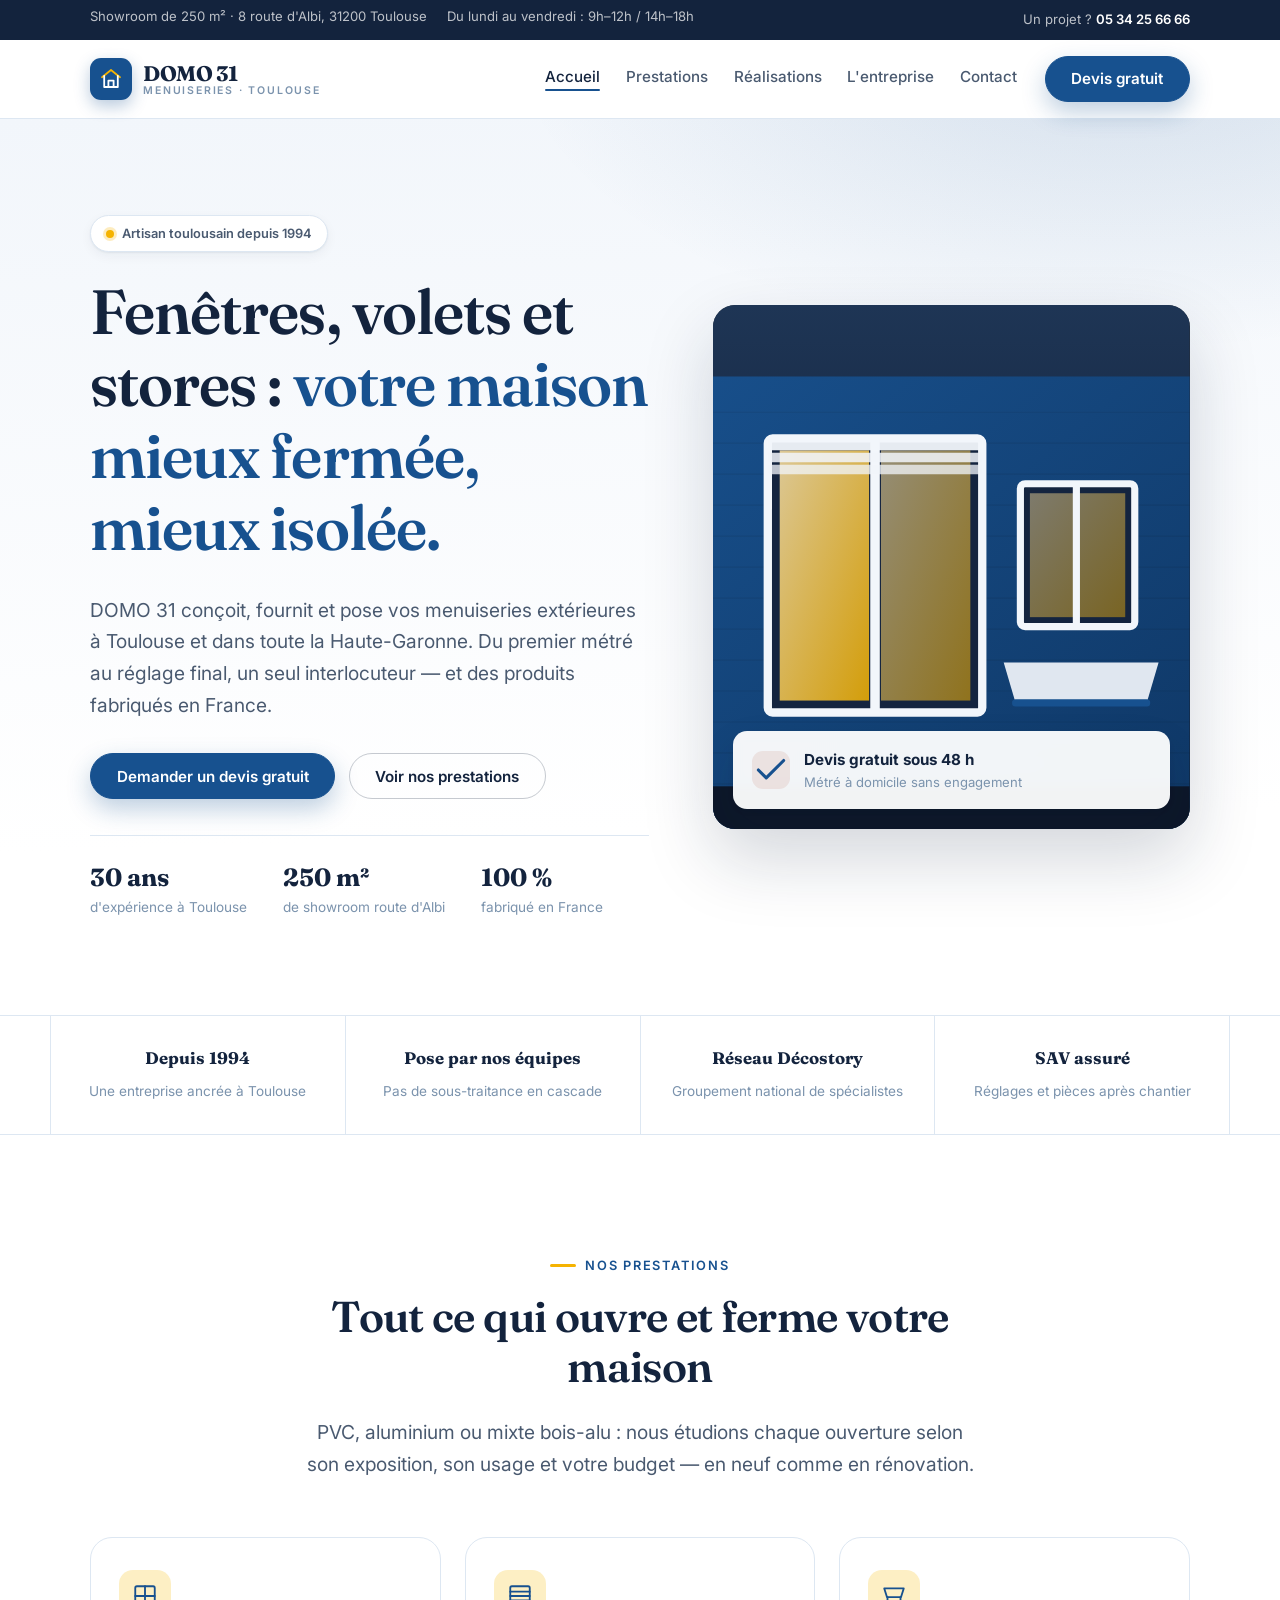
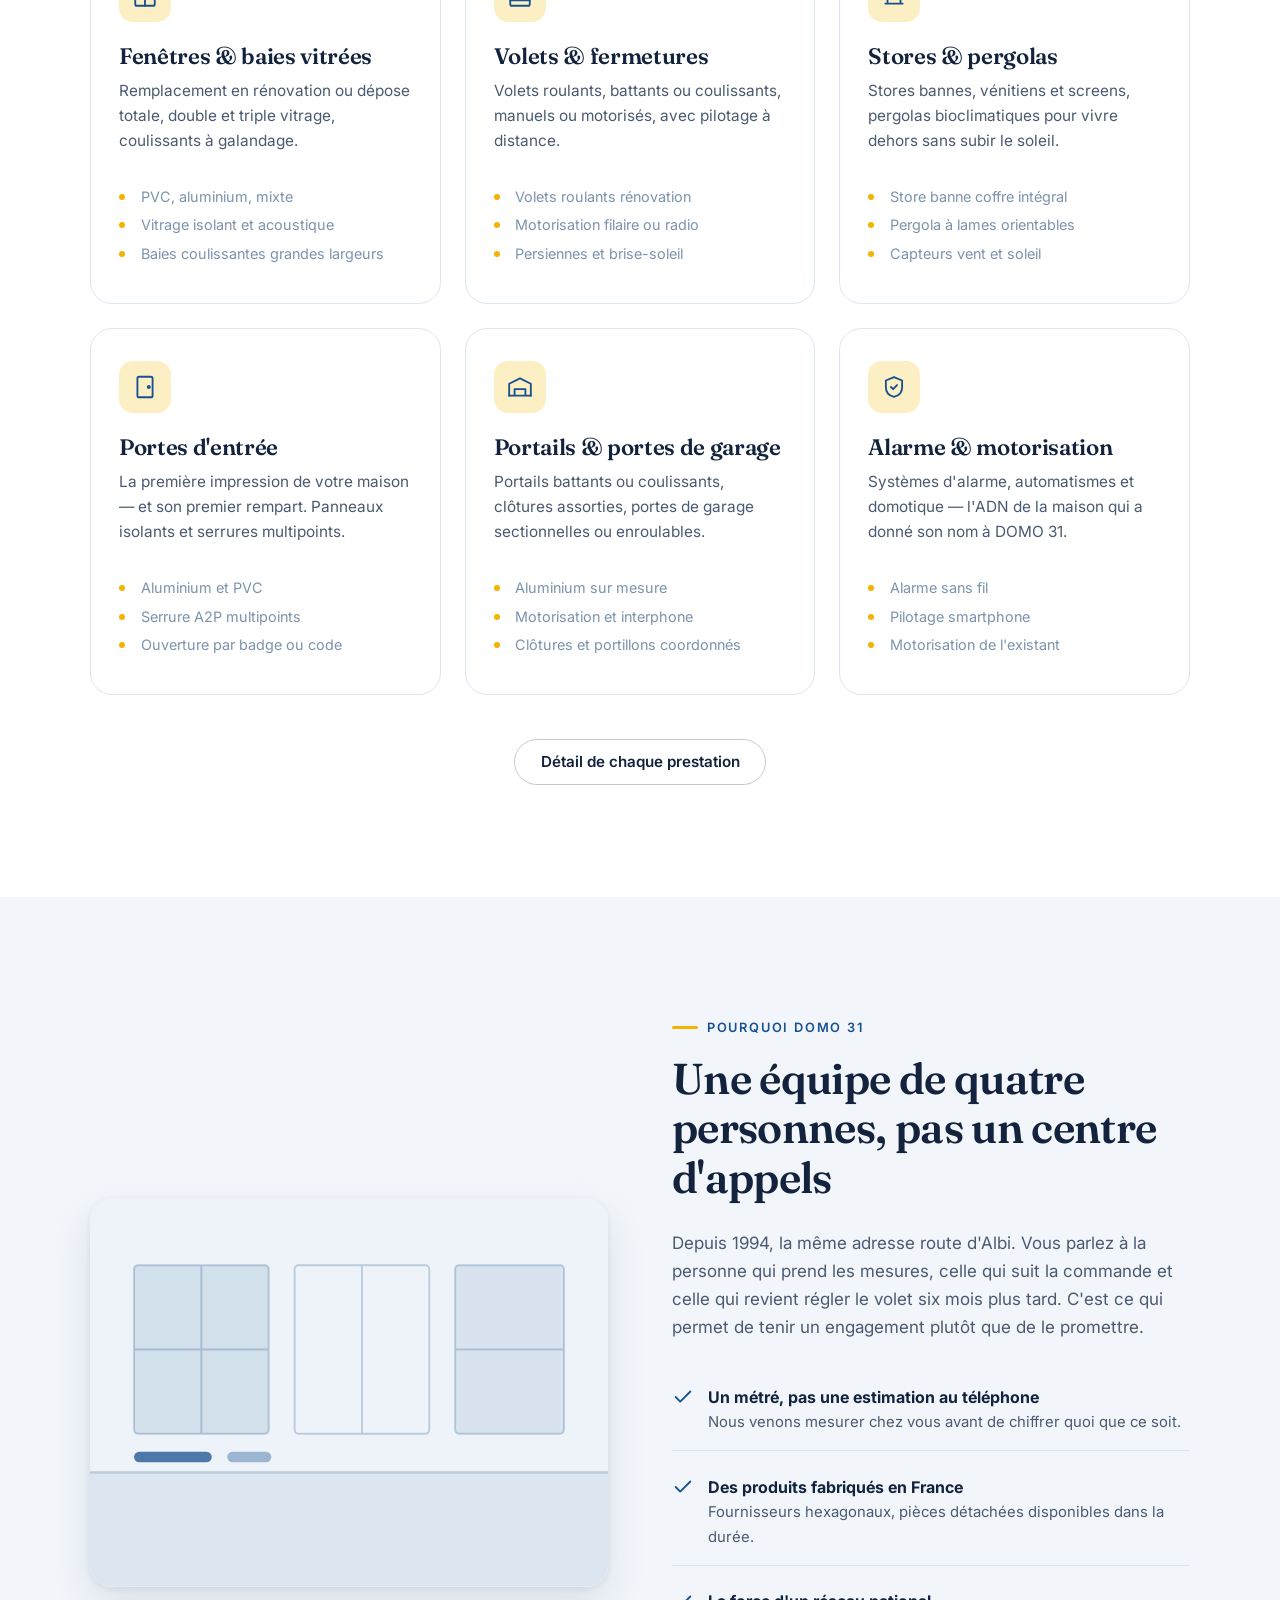
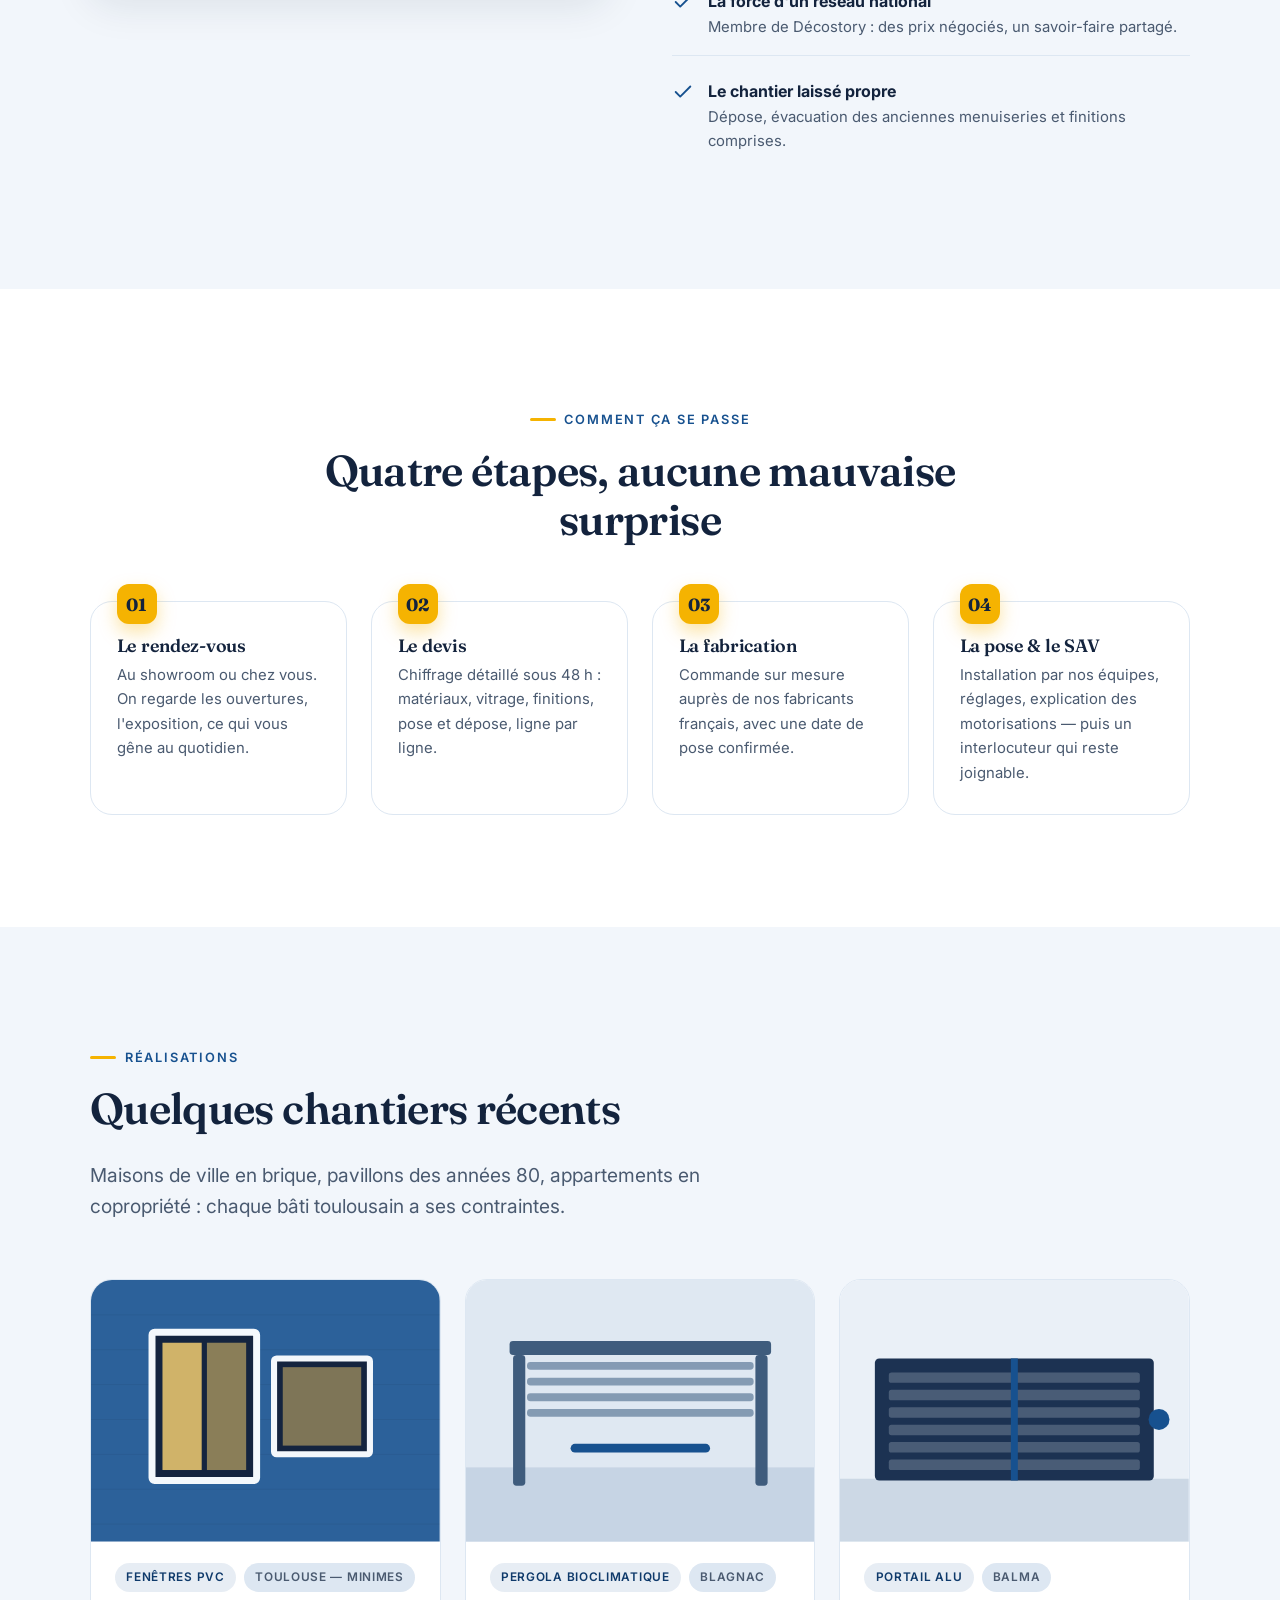
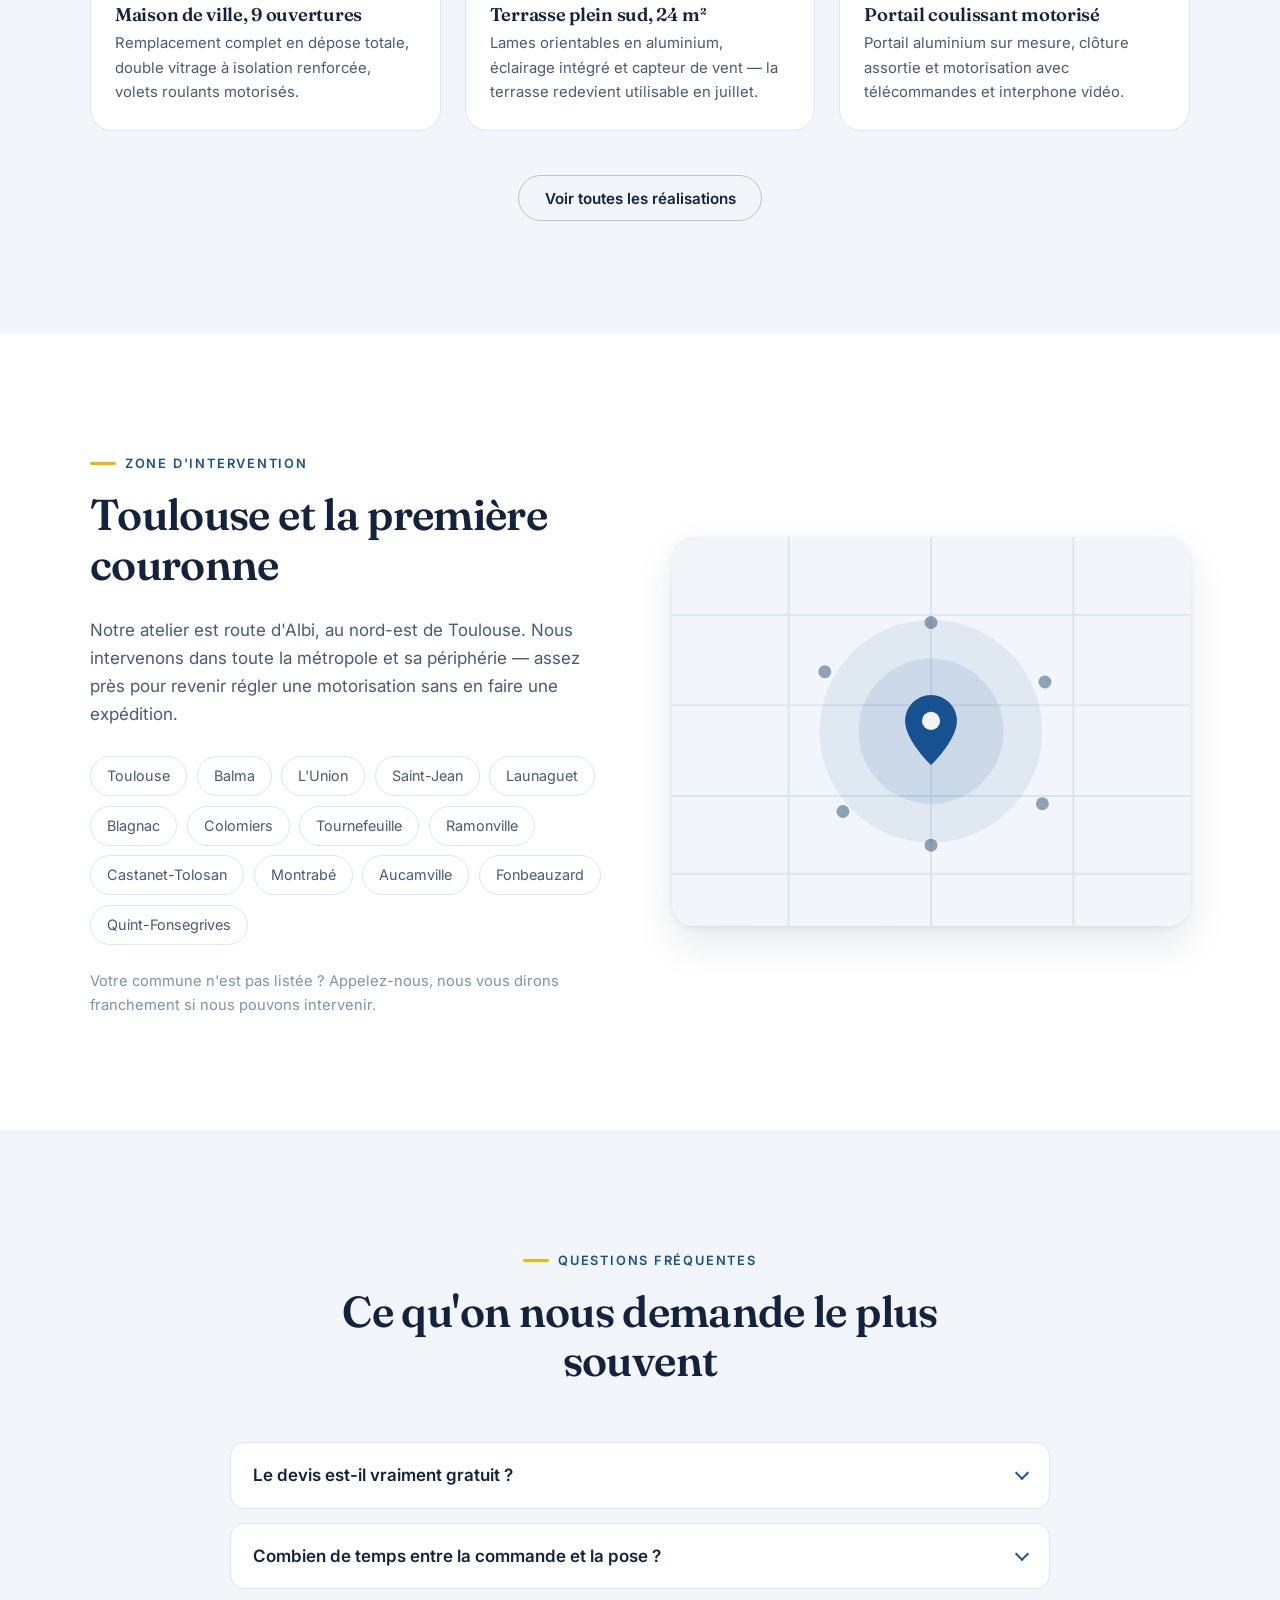
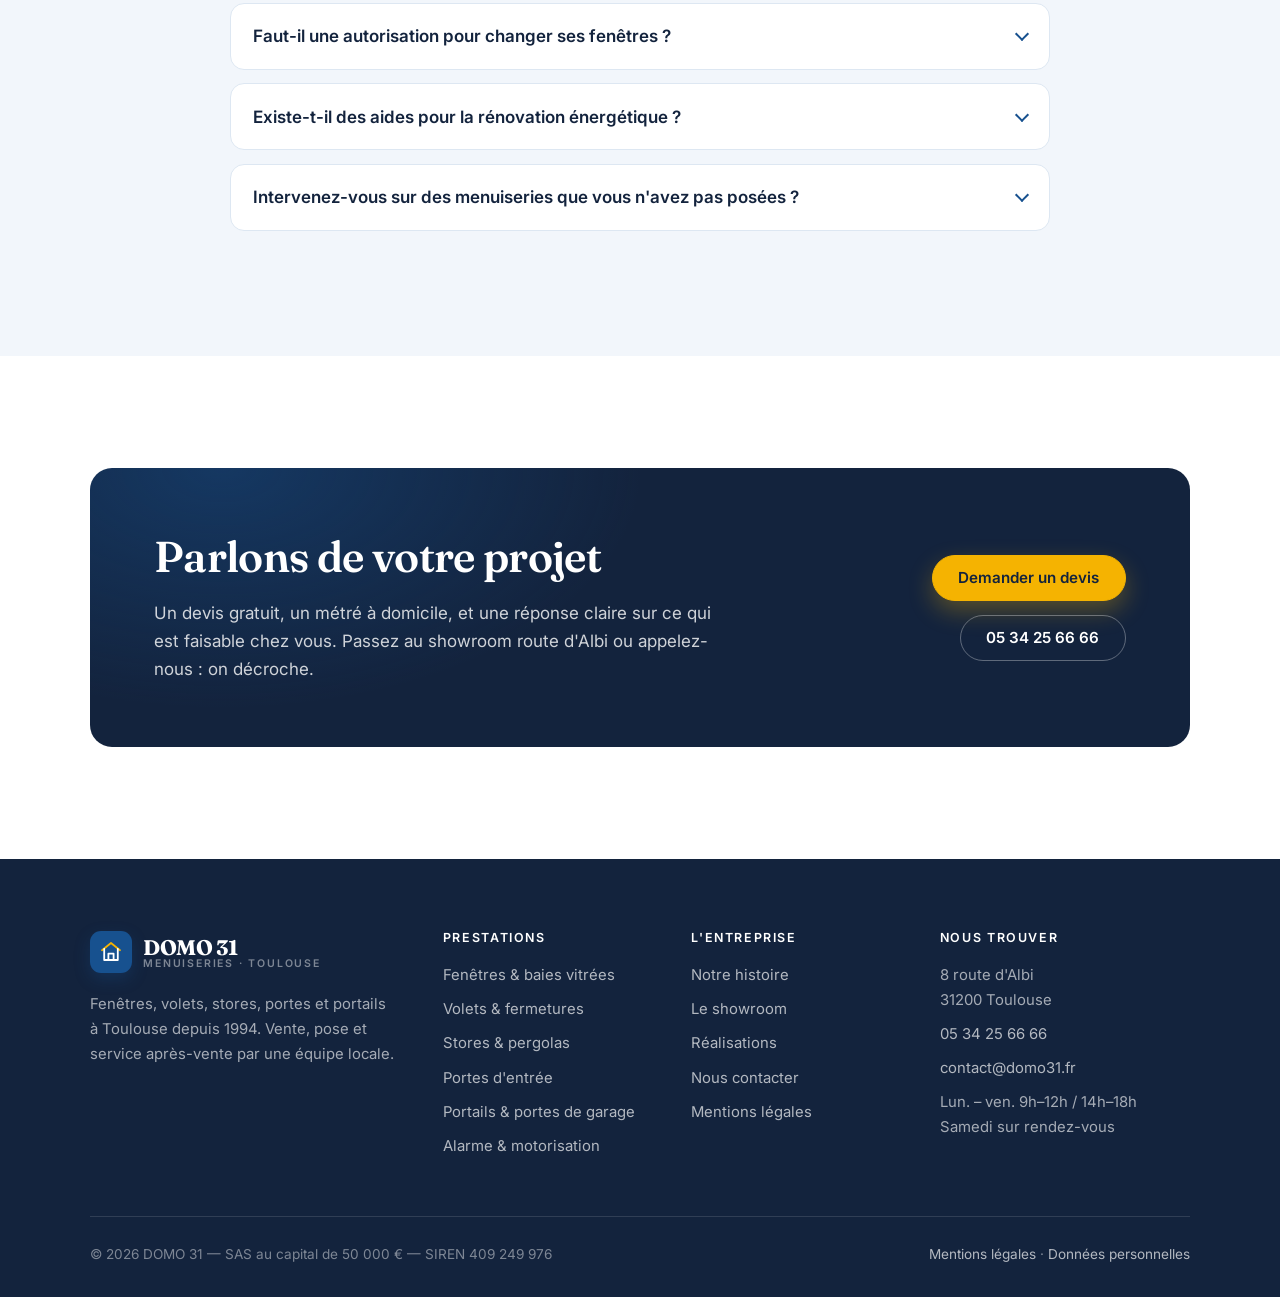
==== commit e1022d41: "Passe le site DOMO 31 en identité bleu et jaune Remplace la palette terre cuite par un bleu marine d" ====
--- a/websites/domo31/index.html
+++ b/websites/domo31/index.html
@@ -6,7 +6,7 @@
 <title>DOMO 31 — Fenêtres, volets, stores et portails à Toulouse</title>
 <meta name="description" content="Menuiseries extérieures à Toulouse depuis 1994 : fenêtres PVC et alu, volets, stores, pergolas, portes d'entrée, portails et alarme. Showroom de 250 m², devis gratuit.">
 <link rel="canonical" href="https://www.domo31.fr/">
-<meta name="theme-color" content="#b4553c">
+<meta name="theme-color" content="#17518f">
 <meta property="og:type" content="website">
 <meta property="og:locale" content="fr_FR">
 <meta property="og:site_name" content="DOMO 31">
@@ -38,7 +38,7 @@
     <a class="logo" href="index.html" aria-label="DOMO 31 — accueil">
       <span class="logo__marque" aria-hidden="true">
         <svg width="24" height="24" viewBox="0 0 24 24" fill="none" stroke="#fff" stroke-width="1.8" stroke-linecap="round" stroke-linejoin="round">
-          <path d="M3 10.2 12 3l9 7.2"/><path d="M5.2 9v11h13.6V9"/><path d="M9.4 20v-6.4h5.2V20"/>
+          <path d="M3 10.2 12 3l9 7.2" stroke="#f5b301"/><path d="M5.2 9v11h13.6V9"/><path d="M9.4 20v-6.4h5.2V20"/>
         </svg>
       </span>
       <span class="logo__texte">
@@ -88,13 +88,13 @@
       <svg viewBox="0 0 400 440" preserveAspectRatio="xMidYMid slice" xmlns="http://www.w3.org/2000/svg">
         <defs>
           <linearGradient id="ciel" x1="0" y1="0" x2="0" y2="1">
-            <stop offset="0%" stop-color="#2c333d"/><stop offset="100%" stop-color="#171b21"/>
+            <stop offset="0%" stop-color="#1e3555"/><stop offset="100%" stop-color="#0d1729"/>
           </linearGradient>
           <linearGradient id="lumiere" x1="0" y1="0" x2="1" y2="1">
-            <stop offset="0%" stop-color="#f6d9a8"/><stop offset="100%" stop-color="#e3a765"/>
+            <stop offset="0%" stop-color="#ffe4a3"/><stop offset="100%" stop-color="#f5b301"/>
           </linearGradient>
           <linearGradient id="briquette" x1="0" y1="0" x2="1" y2="1">
-            <stop offset="0%" stop-color="#b4553c"/><stop offset="100%" stop-color="#8e3f2b"/>
+            <stop offset="0%" stop-color="#17518f"/><stop offset="100%" stop-color="#0f3a6b"/>
           </linearGradient>
         </defs>
 
@@ -107,33 +107,33 @@
         </g>
 
         <!-- grande baie vitrée -->
-        <rect x="46" y="112" width="180" height="230" rx="4" fill="#20262e" stroke="#f2ece6" stroke-width="7"/>
+        <rect x="46" y="112" width="180" height="230" rx="4" fill="#14243f" stroke="#f2f6fb" stroke-width="7"/>
         <rect x="56" y="122" width="75" height="210" fill="url(#lumiere)" opacity=".85"/>
         <rect x="141" y="122" width="75" height="210" fill="url(#lumiere)" opacity=".55"/>
-        <rect x="132" y="112" width="8" height="230" fill="#f2ece6"/>
+        <rect x="132" y="112" width="8" height="230" fill="#f2f6fb"/>
 
         <!-- volet roulant partiellement descendu -->
-        <g fill="#f2ece6" opacity=".95">
+        <g fill="#f2f6fb" opacity=".95">
           <rect x="46" y="112" width="180" height="10" rx="2"/>
           <rect x="46" y="124" width="180" height="8" rx="2" opacity=".9"/>
           <rect x="46" y="134" width="180" height="8" rx="2" opacity=".8"/>
         </g>
 
         <!-- fenêtre secondaire -->
-        <rect x="258" y="150" width="96" height="120" rx="4" fill="#20262e" stroke="#f2ece6" stroke-width="6"/>
+        <rect x="258" y="150" width="96" height="120" rx="4" fill="#14243f" stroke="#f2f6fb" stroke-width="6"/>
         <rect x="266" y="158" width="80" height="104" fill="url(#lumiere)" opacity=".45"/>
-        <rect x="302" y="150" width="6" height="120" fill="#f2ece6"/>
+        <rect x="302" y="150" width="6" height="120" fill="#f2f6fb"/>
 
         <!-- store banne -->
-        <path d="M244 300h130l-10 34H254z" fill="#f2ece6" opacity=".92"/>
-        <path d="M254 334h110" stroke="#b4553c" stroke-width="6" stroke-linecap="round"/>
+        <path d="M244 300h130l-10 34H254z" fill="#f2f6fb" opacity=".92"/>
+        <path d="M254 334h110" stroke="#17518f" stroke-width="6" stroke-linecap="round"/>
 
         <!-- sol -->
-        <rect x="0" y="404" width="400" height="36" fill="#141821"/>
+        <rect x="0" y="404" width="400" height="36" fill="#0d1729"/>
       </svg>
       <p class="hero__etiquette">
         <span aria-hidden="true" style="flex:0 0 auto;width:38px;height:38px;border-radius:11px;background:rgba(180,85,60,.12);display:grid;place-items:center">
-          <svg width="20" height="20" viewBox="0 0 24 24" fill="none" stroke="#b4553c" stroke-width="2" stroke-linecap="round" stroke-linejoin="round"><path d="m20 6-11 11-5-5"/></svg>
+          <svg width="20" height="20" viewBox="0 0 24 24" fill="none" stroke="#17518f" stroke-width="2" stroke-linecap="round" stroke-linejoin="round"><path d="m20 6-11 11-5-5"/></svg>
         </span>
         <span><strong>Devis gratuit sous 48 h</strong><span>Métré à domicile sans engagement</span></span>
       </p>
@@ -222,25 +222,25 @@
   </div>
 </section>
 
-<section class="section section--sable">
+<section class="section section--brume">
   <div class="conteneur">
     <div class="duo">
       <div class="duo__visuel" role="img" aria-label="Illustration de l'atelier et du showroom DOMO 31">
         <svg viewBox="0 0 400 300" preserveAspectRatio="xMidYMid slice" xmlns="http://www.w3.org/2000/svg">
-          <rect width="400" height="300" fill="#f0e8de"/>
-          <rect x="0" y="212" width="400" height="88" fill="#e2d6c8"/>
-          <g stroke="#c9b8a5" stroke-width="1.5" fill="none">
+          <rect width="400" height="300" fill="#edf3f9"/>
+          <rect x="0" y="212" width="400" height="88" fill="#dce6f1"/>
+          <g stroke="#bcccdd" stroke-width="1.5" fill="none">
             <rect x="34" y="52" width="104" height="130" rx="3"/><path d="M86 52v130M34 117h104"/>
             <rect x="158" y="52" width="104" height="130" rx="3"/><path d="M210 52v130"/>
             <rect x="282" y="52" width="84" height="130" rx="3"/><path d="M282 117h84"/>
           </g>
-          <rect x="34" y="52" width="104" height="130" rx="3" fill="#b4553c" opacity=".12"/>
-          <rect x="282" y="52" width="84" height="130" rx="3" fill="#2f6b52" opacity=".1"/>
-          <g fill="#b4553c" opacity=".75">
+          <rect x="34" y="52" width="104" height="130" rx="3" fill="#17518f" opacity=".12"/>
+          <rect x="282" y="52" width="84" height="130" rx="3" fill="#1f5b96" opacity=".1"/>
+          <g fill="#17518f" opacity=".75">
             <rect x="34" y="196" width="60" height="8" rx="4"/>
             <rect x="106" y="196" width="34" height="8" rx="4" opacity=".5"/>
           </g>
-          <path d="M0 212h400" stroke="#c9b8a5" stroke-width="2"/>
+          <path d="M0 212h400" stroke="#bcccdd" stroke-width="2"/>
         </svg>
       </div>
 
@@ -300,7 +300,7 @@
   </div>
 </section>
 
-<section class="section section--sable">
+<section class="section section--brume">
   <div class="conteneur">
     <div class="entete-section" data-anim>
       <p class="surtitre">Réalisations</p>
@@ -312,13 +312,13 @@
       <article class="realisation" data-anim>
         <div class="realisation__visuel" role="img" aria-label="Rénovation de fenêtres dans une maison toulousaine">
           <svg viewBox="0 0 400 300" preserveAspectRatio="xMidYMid slice" xmlns="http://www.w3.org/2000/svg">
-            <rect width="400" height="300" fill="#b4553c" opacity=".9"/>
+            <rect width="400" height="300" fill="#17518f" opacity=".9"/>
             <g stroke="#000" stroke-opacity=".07"><path d="M0 40h400M0 80h400M0 120h400M0 160h400M0 200h400M0 240h400M0 280h400"/></g>
-            <rect x="70" y="60" width="120" height="170" rx="3" fill="#20262e" stroke="#f6f1ea" stroke-width="8"/>
-            <rect x="82" y="72" width="45" height="146" fill="#f2d3a8" opacity=".8"/>
-            <rect x="133" y="72" width="45" height="146" fill="#f2d3a8" opacity=".5"/>
-            <rect x="210" y="90" width="110" height="110" rx="3" fill="#20262e" stroke="#f6f1ea" stroke-width="7"/>
-            <rect x="220" y="100" width="90" height="90" fill="#f2d3a8" opacity=".45"/>
+            <rect x="70" y="60" width="120" height="170" rx="3" fill="#14243f" stroke="#f4f8fc" stroke-width="8"/>
+            <rect x="82" y="72" width="45" height="146" fill="#ffd873" opacity=".8"/>
+            <rect x="133" y="72" width="45" height="146" fill="#ffd873" opacity=".5"/>
+            <rect x="210" y="90" width="110" height="110" rx="3" fill="#14243f" stroke="#f4f8fc" stroke-width="7"/>
+            <rect x="220" y="100" width="90" height="90" fill="#ffd873" opacity=".45"/>
           </svg>
         </div>
         <div class="realisation__corps">
@@ -331,18 +331,18 @@
       <article class="realisation" data-anim>
         <div class="realisation__visuel" role="img" aria-label="Pergola bioclimatique sur une terrasse">
           <svg viewBox="0 0 400 300" preserveAspectRatio="xMidYMid slice" xmlns="http://www.w3.org/2000/svg">
-            <rect width="400" height="300" fill="#dfe6e3"/>
-            <rect x="0" y="215" width="400" height="85" fill="#c9d2ce"/>
-            <g fill="#4d5763">
+            <rect width="400" height="300" fill="#dfe8f2"/>
+            <rect x="0" y="215" width="400" height="85" fill="#c6d4e4"/>
+            <g fill="#3f5c7d">
               <rect x="50" y="70" width="300" height="16" rx="4"/>
               <rect x="54" y="86" width="14" height="150" rx="4"/>
               <rect x="332" y="86" width="14" height="150" rx="4"/>
             </g>
-            <g fill="#7b8592" opacity=".9">
+            <g fill="#7b93ad" opacity=".9">
               <rect x="70" y="94" width="260" height="9" rx="4"/><rect x="70" y="112" width="260" height="9" rx="4"/>
               <rect x="70" y="130" width="260" height="9" rx="4"/><rect x="70" y="148" width="260" height="9" rx="4"/>
             </g>
-            <rect x="120" y="188" width="160" height="10" rx="5" fill="#b4553c"/>
+            <rect x="120" y="188" width="160" height="10" rx="5" fill="#17518f"/>
           </svg>
         </div>
         <div class="realisation__corps">
@@ -355,16 +355,16 @@
       <article class="realisation" data-anim>
         <div class="realisation__visuel" role="img" aria-label="Portail aluminium coulissant motorisé">
           <svg viewBox="0 0 400 300" preserveAspectRatio="xMidYMid slice" xmlns="http://www.w3.org/2000/svg">
-            <rect width="400" height="300" fill="#eee7dd"/>
-            <rect x="0" y="228" width="400" height="72" fill="#d8cec1"/>
-            <rect x="40" y="90" width="320" height="140" rx="5" fill="#2f3843"/>
-            <g fill="#eee7dd" opacity=".22">
+            <rect width="400" height="300" fill="#eaf0f7"/>
+            <rect x="0" y="228" width="400" height="72" fill="#ccd8e5"/>
+            <rect x="40" y="90" width="320" height="140" rx="5" fill="#1c3252"/>
+            <g fill="#eaf0f7" opacity=".22">
               <rect x="56" y="106" width="288" height="12" rx="3"/><rect x="56" y="126" width="288" height="12" rx="3"/>
               <rect x="56" y="146" width="288" height="12" rx="3"/><rect x="56" y="166" width="288" height="12" rx="3"/>
               <rect x="56" y="186" width="288" height="12" rx="3"/><rect x="56" y="206" width="288" height="12" rx="3"/>
             </g>
-            <rect x="196" y="90" width="8" height="140" fill="#b4553c"/>
-            <circle cx="366" cy="160" r="12" fill="#b4553c"/>
+            <rect x="196" y="90" width="8" height="140" fill="#17518f"/>
+            <circle cx="366" cy="160" r="12" fill="#17518f"/>
           </svg>
         </div>
         <div class="realisation__corps">
@@ -386,15 +386,15 @@
     <div class="duo duo--inverse">
       <div class="duo__visuel" role="img" aria-label="Carte stylisée de la zone d'intervention autour de Toulouse">
         <svg viewBox="0 0 400 300" preserveAspectRatio="xMidYMid slice" xmlns="http://www.w3.org/2000/svg">
-          <rect width="400" height="300" fill="#f5efe7"/>
-          <g stroke="#e0d5c7" stroke-width="1.5" fill="none">
+          <rect width="400" height="300" fill="#f2f6fb"/>
+          <g stroke="#dae5f0" stroke-width="1.5" fill="none">
             <path d="M0 60h400M0 130h400M0 200h400M0 260h400M90 0v300M200 0v300M310 0v300"/>
           </g>
-          <circle cx="200" cy="150" r="86" fill="#b4553c" opacity=".08"/>
-          <circle cx="200" cy="150" r="56" fill="#b4553c" opacity=".1"/>
-          <path d="M200 122c-11 0-20 9-20 20 0 15 20 34 20 34s20-19 20-34c0-11-9-20-20-20z" fill="#b4553c"/>
-          <circle cx="200" cy="142" r="7" fill="#f5efe7"/>
-          <g fill="#4d5763" opacity=".55">
+          <circle cx="200" cy="150" r="86" fill="#17518f" opacity=".08"/>
+          <circle cx="200" cy="150" r="56" fill="#17518f" opacity=".1"/>
+          <path d="M200 122c-11 0-20 9-20 20 0 15 20 34 20 34s20-19 20-34c0-11-9-20-20-20z" fill="#17518f"/>
+          <circle cx="200" cy="142" r="7" fill="#f2f6fb"/>
+          <g fill="#3f5c7d" opacity=".55">
             <circle cx="118" cy="104" r="5"/><circle cx="288" cy="112" r="5"/><circle cx="132" cy="212" r="5"/>
             <circle cx="286" cy="206" r="5"/><circle cx="200" cy="66" r="5"/><circle cx="200" cy="238" r="5"/>
           </g>
@@ -416,7 +416,7 @@
   </div>
 </section>
 
-<section class="section section--sable">
+<section class="section section--brume">
   <div class="conteneur">
     <div class="entete-section entete-section--centre" data-anim>
       <p class="surtitre">Questions fréquentes</p>
@@ -456,7 +456,7 @@
         <p>Un devis gratuit, un métré à domicile, et une réponse claire sur ce qui est faisable chez vous. Passez au showroom route d'Albi ou appelez-nous&nbsp;: on décroche.</p>
       </div>
       <div class="groupe-btn">
-        <a class="btn btn--blanc" href="contact.html">Demander un devis</a>
+        <a class="btn btn--accent" href="contact.html">Demander un devis</a>
         <a class="btn btn--secondaire" href="tel:+33534256666">05 34 25 66 66</a>
       </div>
     </div>
@@ -471,7 +471,7 @@
         <span class="logo">
           <span class="logo__marque" aria-hidden="true">
             <svg width="24" height="24" viewBox="0 0 24 24" fill="none" stroke="#fff" stroke-width="1.8" stroke-linecap="round" stroke-linejoin="round">
-              <path d="M3 10.2 12 3l9 7.2"/><path d="M5.2 9v11h13.6V9"/><path d="M9.4 20v-6.4h5.2V20"/>
+              <path d="M3 10.2 12 3l9 7.2" stroke="#f5b301"/><path d="M5.2 9v11h13.6V9"/><path d="M9.4 20v-6.4h5.2V20"/>
             </svg>
           </span>
           <span class="logo__texte">
--- a/websites/domo31/assets/css/style.css
+++ b/websites/domo31/assets/css/style.css
@@ -5,15 +5,18 @@
 
 /* ---------- 1. Design tokens ---------- */
 :root {
-  /* Palette : la brique toulousaine + l'ardoise de l'atelier */
-  --brique: #b4553c;
-  --brique-fonce: #8e3f2b;
-  --brique-clair: #e8c4b6;
-  --anthracite: #1d2229;
-  --ardoise: #4d5763;
-  --ardoise-clair: #7b8592;
-  --sable: #f8f4ef;
-  --sable-fonce: #ece4da;
+  /* Palette : le bleu et le jaune de l'enseigne DOMO 31 */
+  --bleu: #17518f;
+  --bleu-fonce: #0f3a6b;
+  --bleu-clair: #c3daf2;
+  --jaune: #f5b301;
+  --jaune-fonce: #d59a00;
+  --jaune-clair: #fdefc4;
+  --anthracite: #13233d;
+  --ardoise: #4a5a70;
+  --ardoise-clair: #7b93ad;
+  --brume: #f2f6fb;
+  --brume-fonce: #dde7f2;
   --blanc: #ffffff;
   --vert: #2f6b52;
 
@@ -29,9 +32,9 @@
   --radius-lg: 22px;
 
   /* Ombres */
-  --ombre-s: 0 1px 2px rgba(29, 34, 41, .06), 0 4px 12px rgba(29, 34, 41, .05);
-  --ombre-m: 0 2px 6px rgba(29, 34, 41, .06), 0 18px 40px rgba(29, 34, 41, .09);
-  --ombre-l: 0 30px 70px rgba(29, 34, 41, .16);
+  --ombre-s: 0 1px 2px rgba(19, 35, 61, .06), 0 4px 12px rgba(19, 35, 61, .05);
+  --ombre-m: 0 2px 6px rgba(19, 35, 61, .07), 0 18px 40px rgba(19, 35, 61, .10);
+  --ombre-l: 0 30px 70px rgba(19, 35, 61, .18);
 
   --transition: 220ms cubic-bezier(.2, .7, .3, 1);
 }
@@ -75,14 +78,14 @@
 p { margin: 0 0 1.1em; }
 p:last-child { margin-bottom: 0; }
 
-a { color: var(--brique-fonce); text-decoration-thickness: 1px; text-underline-offset: 3px; }
-a:hover { color: var(--brique); }
+a { color: var(--bleu-fonce); text-decoration-thickness: 1px; text-underline-offset: 3px; }
+a:hover { color: var(--bleu); }
 
 ul { margin: 0 0 1.1em; padding-left: 1.15em; }
 li { margin-bottom: .45em; }
 
 :focus-visible {
-  outline: 3px solid var(--brique);
+  outline: 3px solid var(--bleu);
   outline-offset: 3px;
   border-radius: 4px;
 }
@@ -98,7 +101,7 @@
 .conteneur--etroit { max-width: 820px; }
 
 .section { padding-block: var(--section); }
-.section--sable { background: var(--sable); }
+.section--brume { background: var(--brume); }
 .section--sombre { background: var(--anthracite); color: rgba(255, 255, 255, .78); }
 .section--sombre h2, .section--sombre h3 { color: var(--blanc); }
 
@@ -110,18 +113,18 @@
   font-weight: 600;
   letter-spacing: .14em;
   text-transform: uppercase;
-  color: var(--brique);
+  color: var(--bleu);
   margin-bottom: 1rem;
 }
 .surtitre::before {
   content: "";
   width: 26px;
-  height: 2px;
-  background: var(--brique);
+  height: 3px;
+  background: var(--jaune);
   border-radius: 2px;
 }
-.section--sombre .surtitre { color: var(--brique-clair); }
-.section--sombre .surtitre::before { background: var(--brique-clair); }
+.section--sombre .surtitre { color: var(--bleu-clair); }
+.section--sombre .surtitre::before { background: var(--jaune); }
 
 .chapeau {
   font-size: clamp(1.05rem, 1.6vw, 1.2rem);
@@ -167,25 +170,30 @@
 .btn:active { transform: translateY(0); }
 
 .btn--primaire {
-  background: var(--brique);
-  border-color: var(--brique);
+  background: var(--bleu);
+  border-color: var(--bleu);
   color: var(--blanc);
-  box-shadow: 0 10px 24px rgba(180, 85, 60, .28);
-}
-.btn--primaire:hover { background: var(--brique-fonce); border-color: var(--brique-fonce); color: var(--blanc); }
+  box-shadow: 0 10px 24px rgba(23, 81, 143, .28);
+}
+.btn--primaire:hover { background: var(--bleu-fonce); border-color: var(--bleu-fonce); color: var(--blanc); }
 
 .btn--secondaire {
   background: transparent;
-  border-color: rgba(29, 34, 41, .22);
+  border-color: rgba(19, 35, 61, .24);
   color: var(--anthracite);
 }
-.btn--secondaire:hover { border-color: var(--anthracite); background: rgba(29, 34, 41, .04); color: var(--anthracite); }
+.btn--secondaire:hover { border-color: var(--anthracite); background: rgba(19, 35, 61, .05); color: var(--anthracite); }
 
 .section--sombre .btn--secondaire { border-color: rgba(255, 255, 255, .3); color: var(--blanc); }
 .section--sombre .btn--secondaire:hover { background: rgba(255, 255, 255, .1); border-color: var(--blanc); }
 
-.btn--blanc { background: var(--blanc); border-color: var(--blanc); color: var(--anthracite); }
-.btn--blanc:hover { background: var(--sable); border-color: var(--sable); color: var(--anthracite); }
+.btn--accent {
+  background: var(--jaune);
+  border-color: var(--jaune);
+  color: var(--anthracite);
+  box-shadow: 0 10px 24px rgba(245, 179, 1, .3);
+}
+.btn--accent:hover { background: var(--jaune-fonce); border-color: var(--jaune-fonce); color: var(--anthracite); }
 
 .groupe-btn { display: flex; flex-wrap: wrap; gap: .85rem; }
 
@@ -204,8 +212,15 @@
   min-height: 40px;
 }
 .bandeau-info a { color: var(--blanc); text-decoration: none; font-weight: 600; }
-.bandeau-info a:hover { color: var(--brique-clair); }
+.bandeau-info a:hover { color: var(--jaune); }
 .bandeau-info__liste { display: flex; flex-wrap: wrap; gap: 1.25rem; }
+
+/* sur mobile, on ne garde que le téléphone : l'adresse et les horaires
+   sont répétés dans le pied de page et sur la page contact */
+@media (max-width: 760px) {
+  .bandeau-info .conteneur { justify-content: center; }
+  .bandeau-info__liste { display: none; }
+}
 
 .entete {
   position: sticky;
@@ -213,7 +228,7 @@
   z-index: 60;
   background: rgba(255, 255, 255, .94);
   backdrop-filter: blur(12px);
-  border-bottom: 1px solid var(--sable-fonce);
+  border-bottom: 1px solid var(--brume-fonce);
 }
 .entete .conteneur {
   display: flex;
@@ -228,9 +243,9 @@
   width: 42px; height: 42px;
   flex: 0 0 auto;
   border-radius: 11px;
-  background: var(--brique);
+  background: var(--bleu);
   display: grid; place-items: center;
-  box-shadow: 0 6px 16px rgba(180, 85, 60, .3);
+  box-shadow: 0 6px 16px rgba(23, 81, 143, .3);
 }
 .logo__texte { display: flex; flex-direction: column; line-height: 1.05; }
 .logo__nom {
@@ -263,7 +278,7 @@
   position: absolute;
   left: 0; bottom: 0;
   width: 100%; height: 2px;
-  background: var(--brique);
+  background: var(--bleu);
   border-radius: 2px;
   transform: scaleX(0);
   transform-origin: left;
@@ -275,7 +290,7 @@
 .burger {
   display: none;
   width: 46px; height: 46px;
-  border: 1px solid var(--sable-fonce);
+  border: 1px solid var(--brume-fonce);
   border-radius: 12px;
   background: var(--blanc);
   cursor: pointer;
@@ -299,26 +314,29 @@
 
 @media (max-width: 980px) {
   .burger { display: grid; }
+  /* le panneau est absolu dans l'en-tête sticky : il suit sa position
+     réelle, y compris quand le bandeau d'info est encore visible */
   .nav {
-    position: fixed;
-    inset: 0 0 auto;
-    top: var(--hauteur-entete, 78px);
+    position: absolute;
+    top: 100%;
+    left: 0;
+    right: 0;
     flex-direction: column;
     align-items: stretch;
     gap: 0;
     background: var(--blanc);
-    border-bottom: 1px solid var(--sable-fonce);
+    border-bottom: 1px solid var(--brume-fonce);
     box-shadow: var(--ombre-m);
     padding: 1rem var(--gouttiere) 1.75rem;
     transform: translateY(-140%);
     visibility: hidden;
     transition: transform var(--transition), visibility var(--transition);
-    max-height: calc(100dvh - var(--hauteur-entete, 78px));
+    max-height: 72vh;
     overflow-y: auto;
   }
   .nav[data-ouvert="true"] { transform: translateY(0); visibility: visible; }
   .nav__liste { flex-direction: column; gap: 0; }
-  .nav__lien { display: block; padding: .95rem 0; border-bottom: 1px solid var(--sable); font-size: 1.05rem; }
+  .nav__lien { display: block; padding: .95rem 0; border-bottom: 1px solid var(--brume); font-size: 1.05rem; }
   .nav__lien::after { display: none; }
   .nav .btn { margin-top: 1.25rem; width: 100%; }
 }
@@ -328,15 +346,15 @@
   position: relative;
   overflow: hidden;
   background:
-    radial-gradient(1000px 520px at 88% -10%, rgba(180, 85, 60, .16), transparent 62%),
-    linear-gradient(178deg, var(--sable) 0%, var(--blanc) 78%);
+    radial-gradient(1000px 520px at 88% -10%, rgba(23, 81, 143, .14), transparent 62%),
+    linear-gradient(178deg, var(--brume) 0%, var(--blanc) 78%);
 }
 .hero::after {
   content: "";
   position: absolute;
   inset: auto 0 0;
   height: 1px;
-  background: var(--sable-fonce);
+  background: var(--brume-fonce);
 }
 .hero .conteneur {
   display: grid;
@@ -350,7 +368,7 @@
   align-items: center;
   gap: .5rem;
   background: var(--blanc);
-  border: 1px solid var(--sable-fonce);
+  border: 1px solid var(--brume-fonce);
   border-radius: 999px;
   padding: .45rem .95rem;
   font-size: .8rem;
@@ -360,12 +378,13 @@
   box-shadow: var(--ombre-s);
 }
 .hero__badge span.point {
-  width: 7px; height: 7px;
+  width: 8px; height: 8px;
   border-radius: 50%;
-  background: var(--vert);
+  background: var(--jaune);
+  box-shadow: 0 0 0 3px rgba(245, 179, 1, .25);
 }
 .hero h1 { margin-bottom: .5em; }
-.hero h1 em { font-style: normal; color: var(--brique); }
+.hero h1 em { font-style: normal; color: var(--bleu); }
 .hero__texte .chapeau { margin-bottom: 2rem; }
 .hero .groupe-btn { margin-bottom: 2.25rem; }
 
@@ -374,7 +393,7 @@
   flex-wrap: wrap;
   gap: 1.25rem 2.25rem;
   padding-top: 1.75rem;
-  border-top: 1px solid var(--sable-fonce);
+  border-top: 1px solid var(--brume-fonce);
   list-style: none;
   margin: 0;
   padding-left: 0;
@@ -422,13 +441,13 @@
 }
 
 /* ---------- 7. Bandeau de confiance ---------- */
-.confiance { border-bottom: 1px solid var(--sable-fonce); background: var(--blanc); }
+.confiance { border-bottom: 1px solid var(--brume-fonce); background: var(--blanc); }
 .confiance__grille {
   display: grid;
   grid-template-columns: repeat(4, 1fr);
   gap: 1px;
-  background: var(--sable-fonce);
-  border-inline: 1px solid var(--sable-fonce);
+  background: var(--brume-fonce);
+  border-inline: 1px solid var(--brume-fonce);
 }
 .confiance__item {
   background: var(--blanc);
@@ -455,17 +474,17 @@
   display: flex;
   flex-direction: column;
   background: var(--blanc);
-  border: 1px solid var(--sable-fonce);
+  border: 1px solid var(--brume-fonce);
   border-radius: var(--radius-lg);
   padding: 2rem 1.75rem;
   transition: transform var(--transition), box-shadow var(--transition), border-color var(--transition);
 }
-.carte:hover { transform: translateY(-5px); box-shadow: var(--ombre-m); border-color: var(--brique-clair); }
+.carte:hover { transform: translateY(-5px); box-shadow: var(--ombre-m); border-color: var(--jaune); }
 .carte__icone {
   width: 52px; height: 52px;
   border-radius: 14px;
-  background: rgba(180, 85, 60, .1);
-  color: var(--brique);
+  background: var(--jaune-clair);
+  color: var(--bleu);
   display: grid; place-items: center;
   margin-bottom: 1.4rem;
 }
@@ -485,7 +504,7 @@
   left: 0; top: .62em;
   width: 6px; height: 6px;
   border-radius: 50%;
-  background: var(--brique-clair);
+  background: var(--jaune);
 }
 
 /* ---------- 9. Bloc deux colonnes ---------- */
@@ -496,6 +515,9 @@
   align-items: center;
 }
 .duo--inverse .duo__visuel { order: 2; }
+/* sans min-width: 0, une colonne de grille s'élargit au contenu
+   (ici le tableau à défilement) et fait déborder la page */
+.duo > * { min-width: 0; }
 @media (max-width: 880px) {
   .duo { grid-template-columns: 1fr; }
   .duo--inverse .duo__visuel { order: 0; }
@@ -505,7 +527,7 @@
   border-radius: var(--radius-lg);
   overflow: hidden;
   box-shadow: var(--ombre-m);
-  background: linear-gradient(150deg, var(--sable-fonce), var(--sable));
+  background: linear-gradient(150deg, var(--brume-fonce), var(--brume));
   aspect-ratio: 4 / 3;
 }
 .duo__visuel svg { width: 100%; height: 100%; }
@@ -515,10 +537,10 @@
   display: flex;
   gap: .9rem;
   padding: .95rem 0;
-  border-bottom: 1px solid var(--sable-fonce);
+  border-bottom: 1px solid var(--brume-fonce);
 }
 .liste-atouts li:last-child { border-bottom: 0; }
-.liste-atouts svg { flex: 0 0 auto; width: 22px; height: 22px; color: var(--brique); margin-top: .15rem; }
+.liste-atouts svg { flex: 0 0 auto; width: 22px; height: 22px; color: var(--bleu); margin-top: .15rem; }
 .liste-atouts strong { display: block; color: var(--anthracite); font-size: 1rem; }
 .liste-atouts span { font-size: .93rem; }
 
@@ -532,7 +554,7 @@
 .etape {
   position: relative;
   background: var(--blanc);
-  border: 1px solid var(--sable-fonce);
+  border: 1px solid var(--brume-fonce);
   border-radius: var(--radius-lg);
   padding: 2.1rem 1.6rem 1.8rem;
 }
@@ -544,12 +566,12 @@
   font-family: var(--titre);
   font-size: 1.1rem;
   font-weight: 700;
-  color: var(--blanc);
-  background: var(--brique);
+  color: var(--anthracite);
+  background: var(--jaune);
   width: 40px; height: 40px;
   border-radius: 12px;
   display: grid; place-items: center;
-  box-shadow: 0 8px 18px rgba(180, 85, 60, .3);
+  box-shadow: 0 8px 18px rgba(245, 179, 1, .35);
 }
 .etape h3 { font-size: 1.12rem; margin-bottom: .4rem; }
 .etape p { font-size: .93rem; margin: 0; }
@@ -564,11 +586,11 @@
   border-radius: var(--radius-lg);
   overflow: hidden;
   background: var(--blanc);
-  border: 1px solid var(--sable-fonce);
+  border: 1px solid var(--brume-fonce);
   transition: transform var(--transition), box-shadow var(--transition);
 }
 .realisation:hover { transform: translateY(-4px); box-shadow: var(--ombre-m); }
-.realisation__visuel { aspect-ratio: 4 / 3; background: var(--sable); }
+.realisation__visuel { aspect-ratio: 4 / 3; background: var(--brume); }
 .realisation__visuel svg { width: 100%; height: 100%; }
 .realisation__corps { padding: 1.35rem 1.5rem 1.6rem; }
 .realisation__meta {
@@ -582,12 +604,12 @@
   font-weight: 600;
   letter-spacing: .06em;
   text-transform: uppercase;
-  color: var(--brique-fonce);
-  background: rgba(180, 85, 60, .1);
+  color: var(--bleu-fonce);
+  background: rgba(23, 81, 143, .1);
   border-radius: 999px;
   padding: .3rem .7rem;
 }
-.puce--neutre { color: var(--ardoise); background: var(--sable-fonce); }
+.puce--neutre { color: var(--ardoise); background: var(--brume-fonce); }
 .realisation h3 { font-size: 1.15rem; margin-bottom: .35rem; }
 .realisation p { font-size: .93rem; margin: 0; }
 
@@ -604,7 +626,7 @@
   margin: 0;
   font-size: .9rem;
   background: var(--blanc);
-  border: 1px solid var(--sable-fonce);
+  border: 1px solid var(--brume-fonce);
   border-radius: 999px;
   padding: .45rem 1rem;
   color: var(--ardoise);
@@ -613,13 +635,13 @@
 /* ---------- 13. FAQ ---------- */
 .faq { max-width: 820px; margin-inline: auto; }
 .faq details {
-  border: 1px solid var(--sable-fonce);
+  border: 1px solid var(--brume-fonce);
   border-radius: var(--radius);
   background: var(--blanc);
   margin-bottom: .85rem;
   overflow: hidden;
 }
-.faq details[open] { border-color: var(--brique-clair); box-shadow: var(--ombre-s); }
+.faq details[open] { border-color: var(--jaune); box-shadow: var(--ombre-s); }
 .faq summary {
   cursor: pointer;
   list-style: none;
@@ -634,8 +656,8 @@
   position: absolute;
   right: 1.35rem; top: 50%;
   width: 10px; height: 10px;
-  border-right: 2px solid var(--brique);
-  border-bottom: 2px solid var(--brique);
+  border-right: 2px solid var(--bleu);
+  border-bottom: 2px solid var(--bleu);
   transform: translateY(-70%) rotate(45deg);
   transition: transform var(--transition);
 }
@@ -645,7 +667,7 @@
 /* ---------- 14. Appel à l'action ---------- */
 .cta {
   background:
-    radial-gradient(700px 400px at 12% 0%, rgba(180, 85, 60, .35), transparent 60%),
+    radial-gradient(700px 400px at 12% 0%, rgba(23, 81, 143, .45), transparent 60%),
     var(--anthracite);
   color: rgba(255, 255, 255, .8);
   border-radius: var(--radius-lg);
@@ -677,7 +699,7 @@
 
 .formulaire {
   background: var(--blanc);
-  border: 1px solid var(--sable-fonce);
+  border: 1px solid var(--brume-fonce);
   border-radius: var(--radius-lg);
   padding: clamp(1.6rem, 4vw, 2.4rem);
   box-shadow: var(--ombre-s);
@@ -688,12 +710,12 @@
 @media (max-width: 620px) { .champs { grid-template-columns: 1fr; } }
 
 .champ label { font-size: .87rem; font-weight: 600; color: var(--anthracite); }
-.champ label .obligatoire { color: var(--brique); }
+.champ label .obligatoire { color: var(--bleu); }
 .champ input, .champ select, .champ textarea {
   font-family: inherit;
   font-size: .97rem;
   color: var(--anthracite);
-  background: var(--sable);
+  background: var(--brume);
   border: 1.5px solid transparent;
   border-radius: 10px;
   padding: .8rem .95rem;
@@ -704,7 +726,7 @@
 .champ input:focus, .champ select:focus, .champ textarea:focus {
   outline: none;
   background: var(--blanc);
-  border-color: var(--brique);
+  border-color: var(--bleu);
 }
 .champ input:user-invalid, .champ textarea:user-invalid { border-color: #c0392b; }
 
@@ -734,7 +756,7 @@
 
 /* ---------- 16. Coordonnées ---------- */
 .coordonnees {
-  background: var(--sable);
+  background: var(--brume);
   border-radius: var(--radius-lg);
   padding: clamp(1.6rem, 4vw, 2.2rem);
 }
@@ -760,7 +782,7 @@
   margin-top: 1.5rem;
   border-radius: var(--radius);
   overflow: hidden;
-  border: 1px solid var(--sable-fonce);
+  border: 1px solid var(--brume-fonce);
   line-height: 0;
 }
 .carte-plan iframe { width: 100%; height: 280px; border: 0; }
@@ -768,27 +790,29 @@
 /* ---------- 17. Bannière de page ---------- */
 .banniere {
   background:
-    radial-gradient(760px 400px at 85% 0%, rgba(180, 85, 60, .14), transparent 60%),
-    var(--sable);
-  border-bottom: 1px solid var(--sable-fonce);
+    radial-gradient(760px 400px at 85% 0%, rgba(23, 81, 143, .12), transparent 60%),
+    var(--brume);
+  border-bottom: 1px solid var(--brume-fonce);
   padding-block: clamp(3rem, 6vw, 4.5rem);
 }
 .fil-ariane { font-size: .84rem; color: var(--ardoise-clair); margin-bottom: 1rem; }
 .fil-ariane a { color: var(--ardoise-clair); text-decoration: none; }
-.fil-ariane a:hover { color: var(--brique); }
+.fil-ariane a:hover { color: var(--bleu); }
 .fil-ariane span { margin-inline: .4rem; }
 
 /* ---------- 18. Contenu éditorial ---------- */
 .prose h2 { margin-top: 2.5rem; }
 .prose h2:first-child { margin-top: 0; }
 .prose h3 { margin-top: 1.9rem; }
-.prose ul li::marker { color: var(--brique); }
+.prose ul li::marker { color: var(--bleu); }
 
 .prestation-detail { scroll-margin-top: 110px; }
-.prestation-detail + .prestation-detail { margin-top: clamp(3rem, 7vw, 5rem); padding-top: clamp(3rem, 7vw, 5rem); border-top: 1px solid var(--sable-fonce); }
-
-.tableau-materiaux { width: 100%; border-collapse: collapse; margin: 1.5rem 0; font-size: .93rem; }
-.tableau-materiaux th, .tableau-materiaux td { padding: .85rem 1rem; text-align: left; border-bottom: 1px solid var(--sable-fonce); }
+.prestation-detail + .prestation-detail { margin-top: clamp(3rem, 7vw, 5rem); padding-top: clamp(3rem, 7vw, 5rem); border-top: 1px solid var(--brume-fonce); }
+
+/* min-width : sur mobile le tableau défile horizontalement
+   au lieu d'écraser ses colonnes */
+.tableau-materiaux { width: 100%; min-width: 520px; border-collapse: collapse; margin: 1.5rem 0; font-size: .93rem; }
+.tableau-materiaux th, .tableau-materiaux td { padding: .85rem 1rem; text-align: left; border-bottom: 1px solid var(--brume-fonce); }
 .tableau-materiaux th { font-size: .78rem; text-transform: uppercase; letter-spacing: .1em; color: var(--ardoise-clair); }
 .tableau-materiaux td:first-child { font-weight: 600; color: var(--anthracite); }
 .tableau-defilant { overflow-x: auto; }
@@ -846,7 +870,7 @@
   padding: .6rem .8rem calc(.6rem + env(safe-area-inset-bottom));
   background: rgba(255, 255, 255, .96);
   backdrop-filter: blur(10px);
-  border-top: 1px solid var(--sable-fonce);
+  border-top: 1px solid var(--brume-fonce);
 }
 .barre-mobile .btn { flex: 1; padding-block: .85rem; }
 @media (max-width: 700px) {
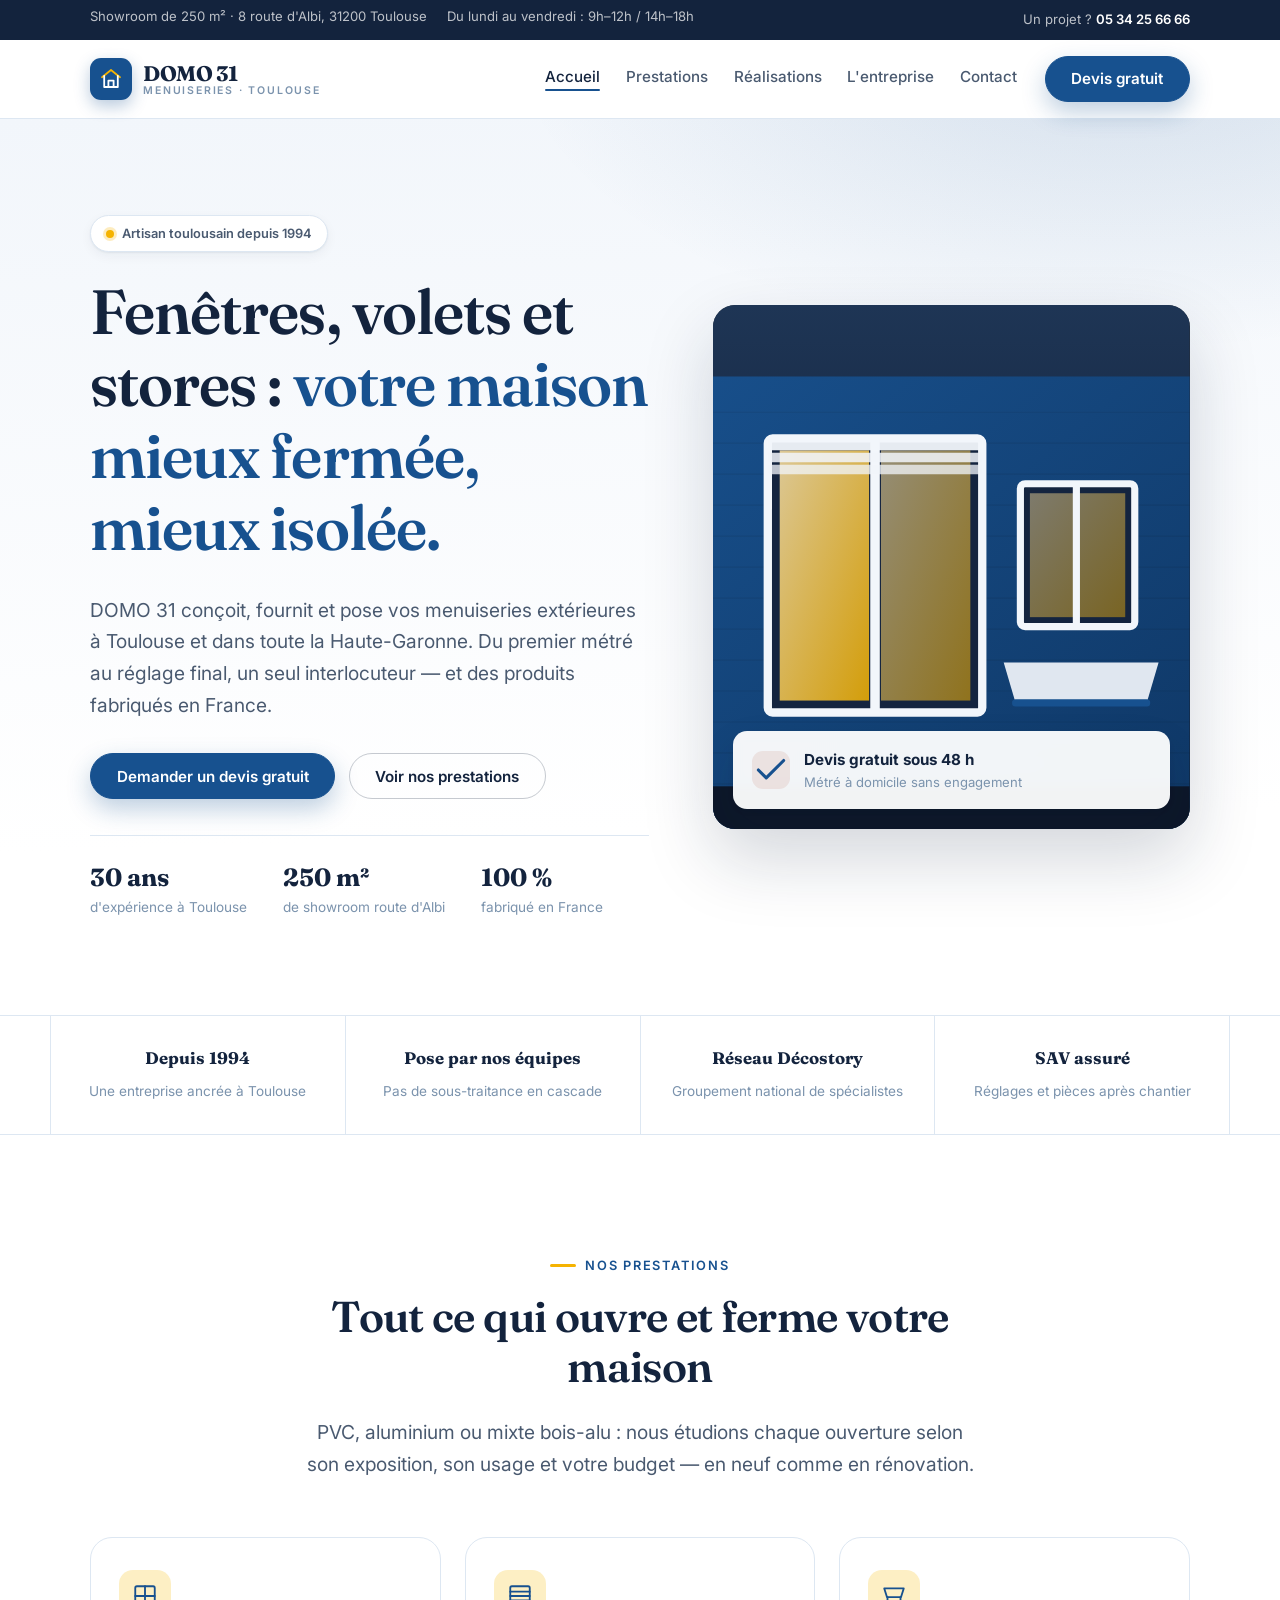
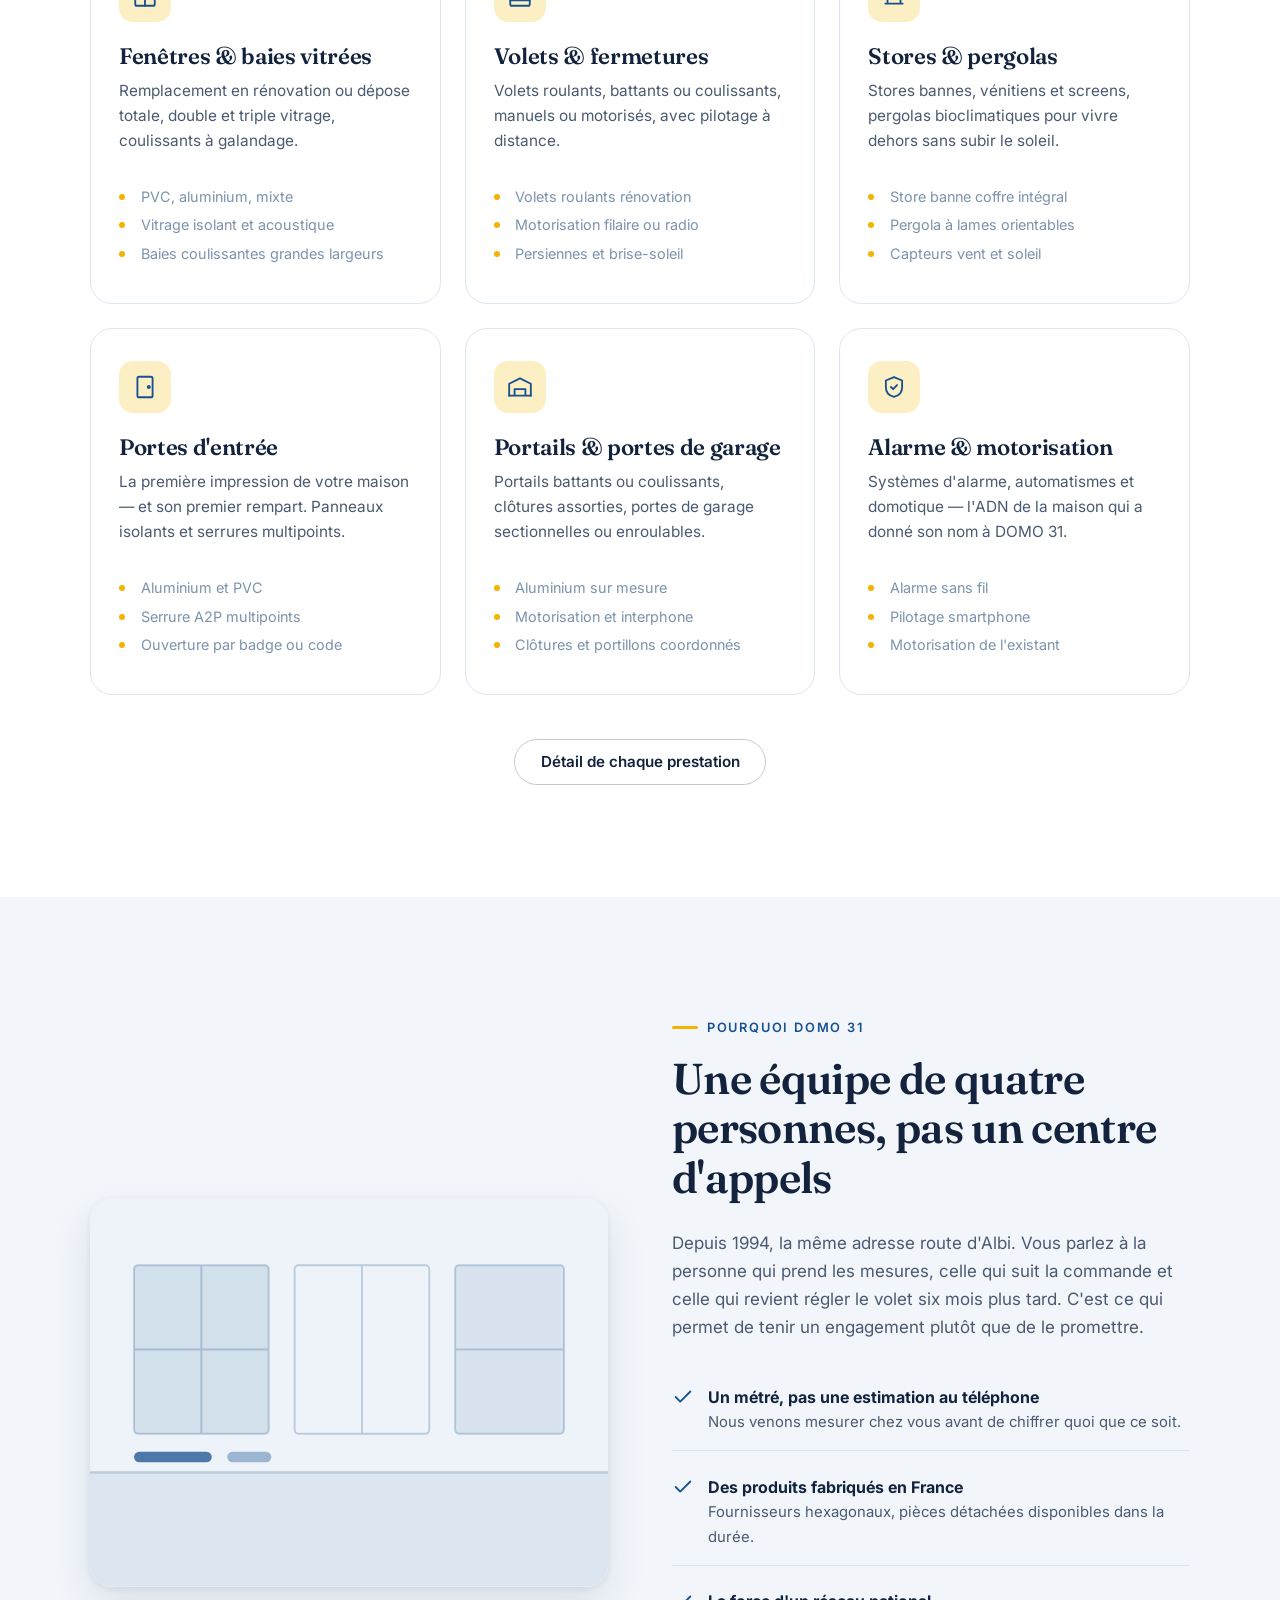
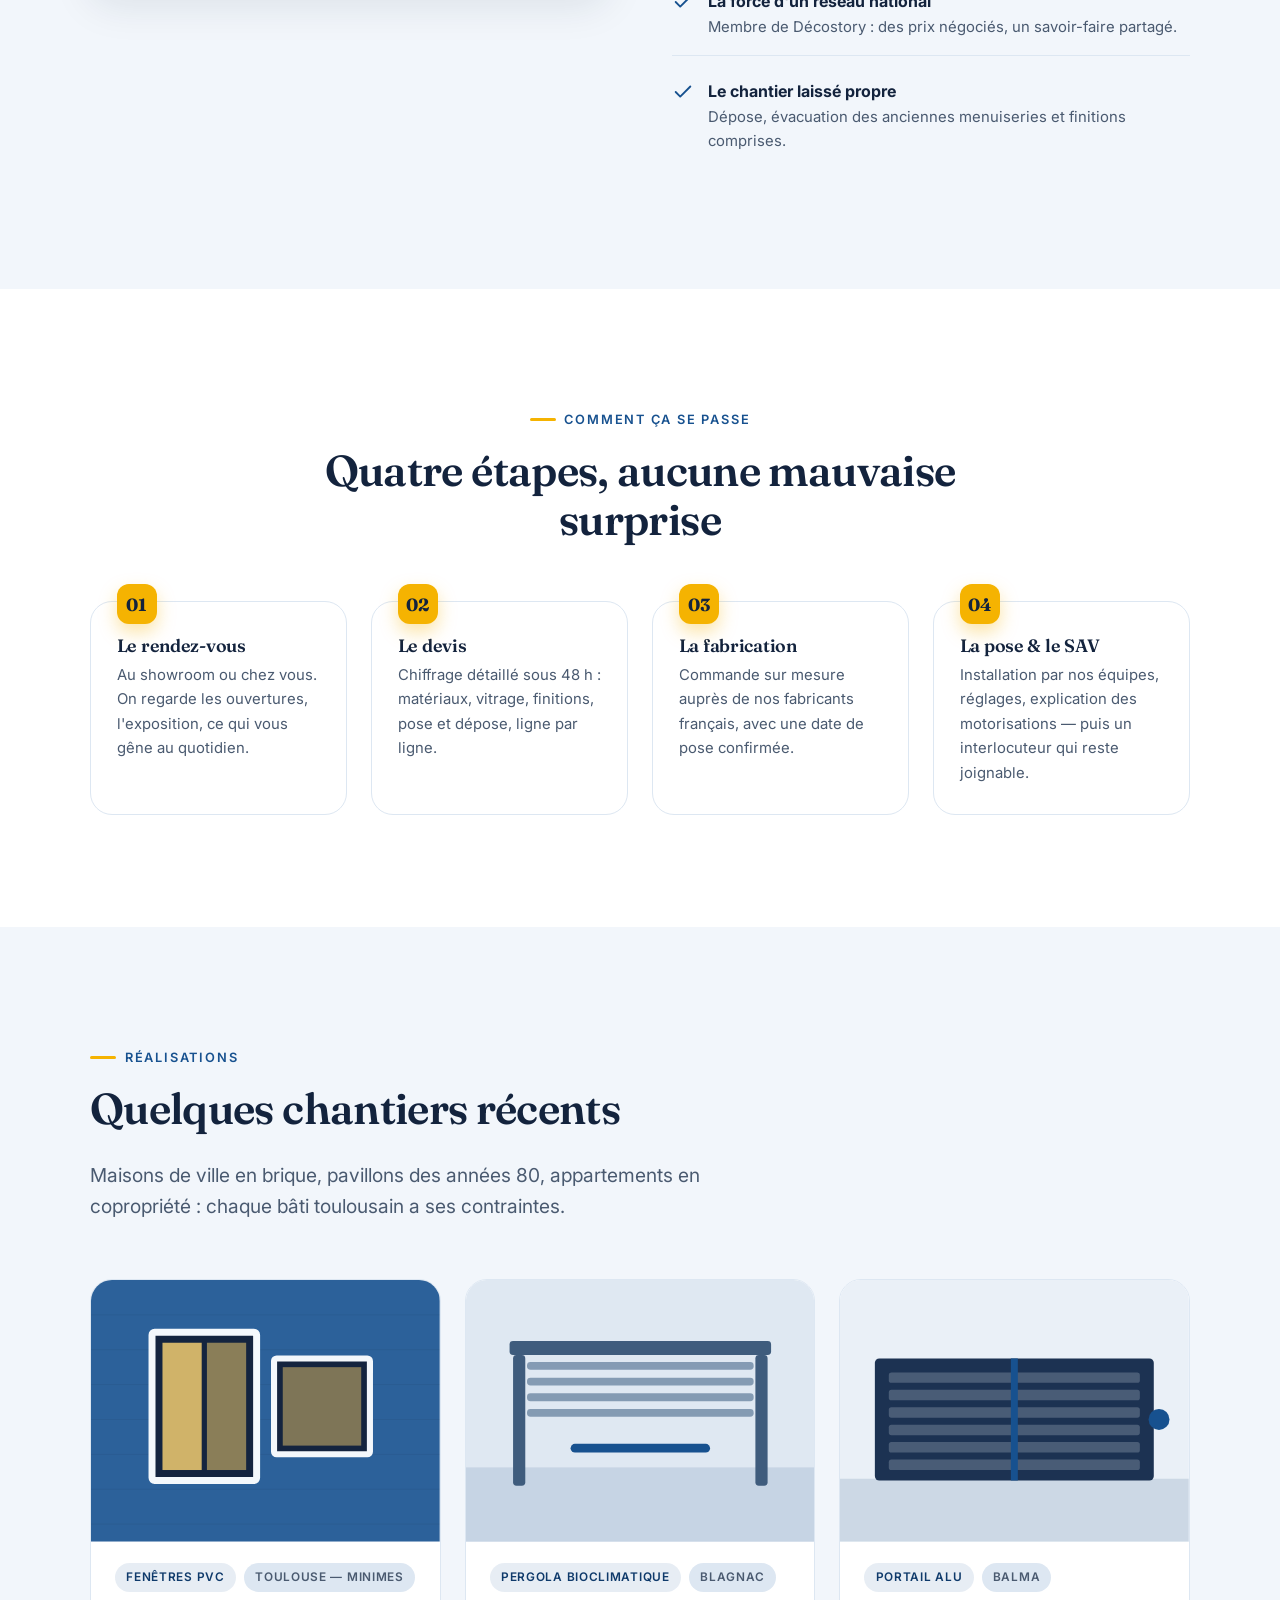
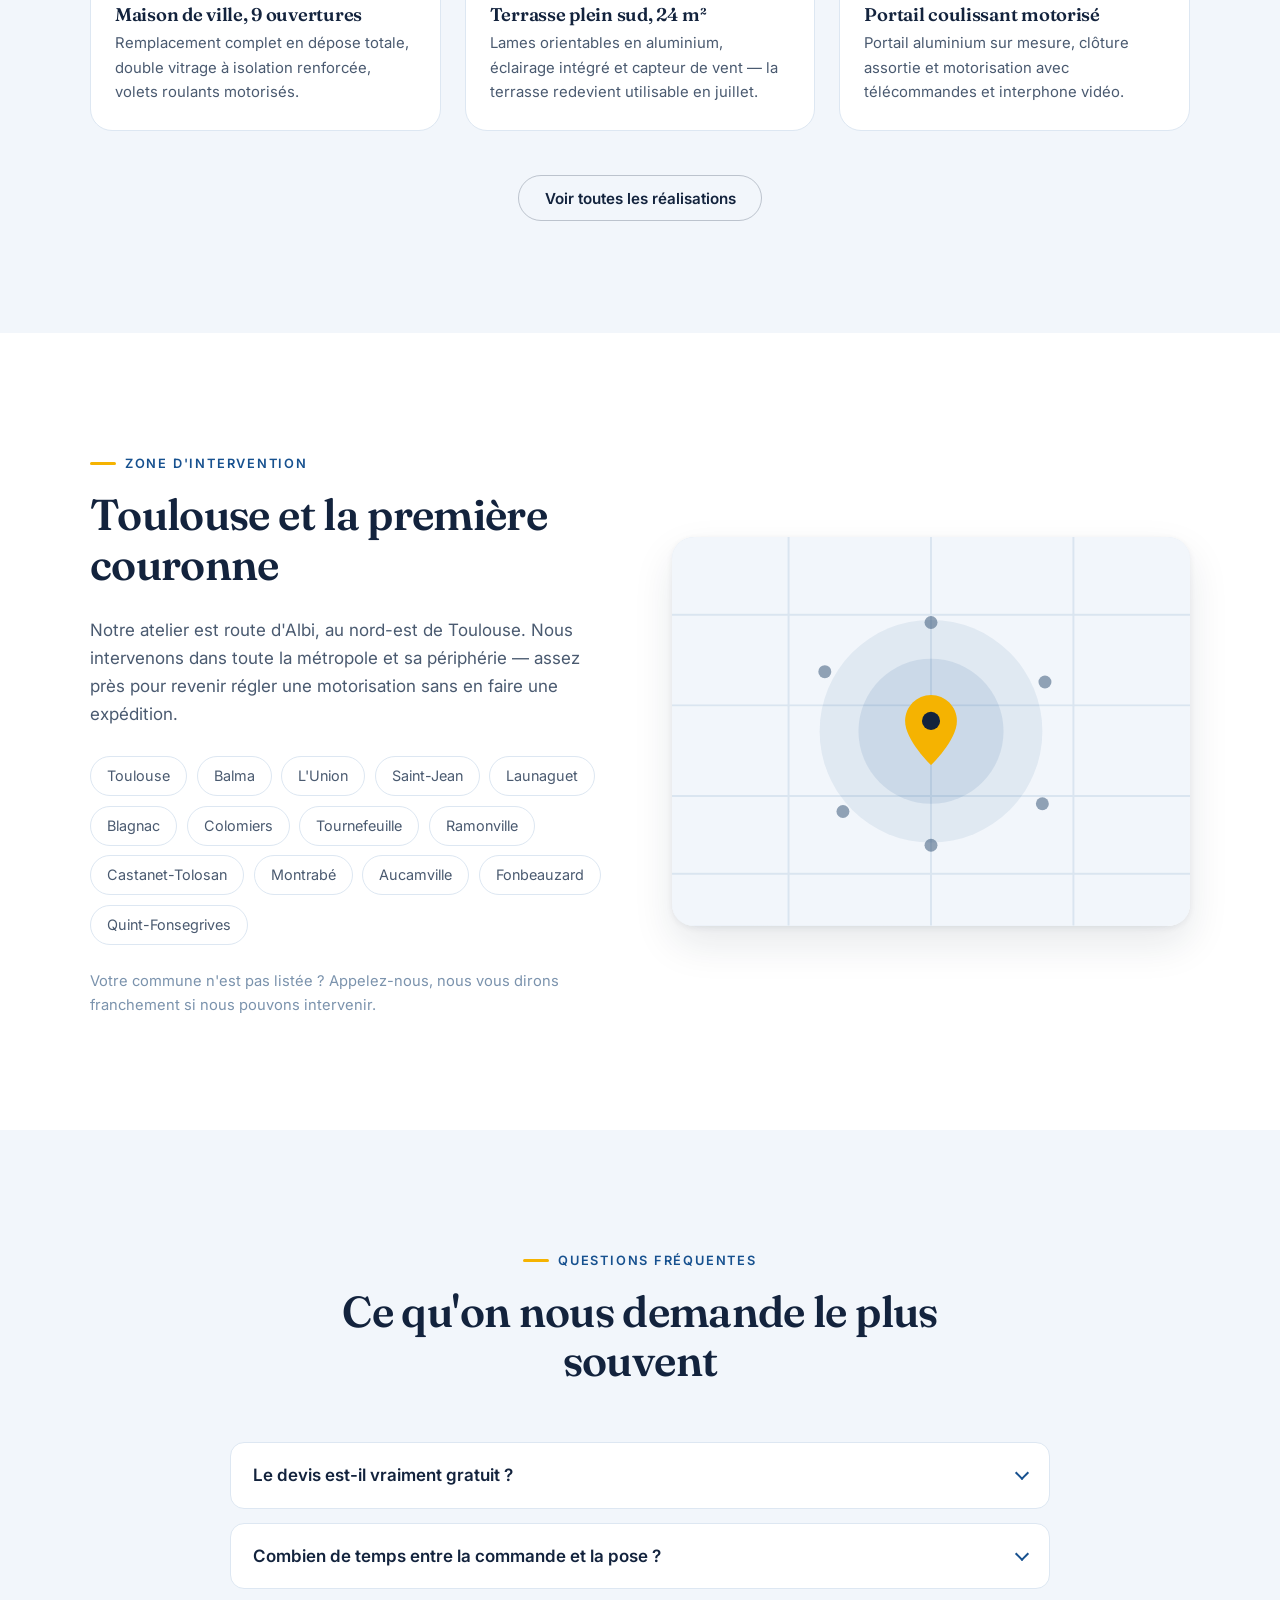
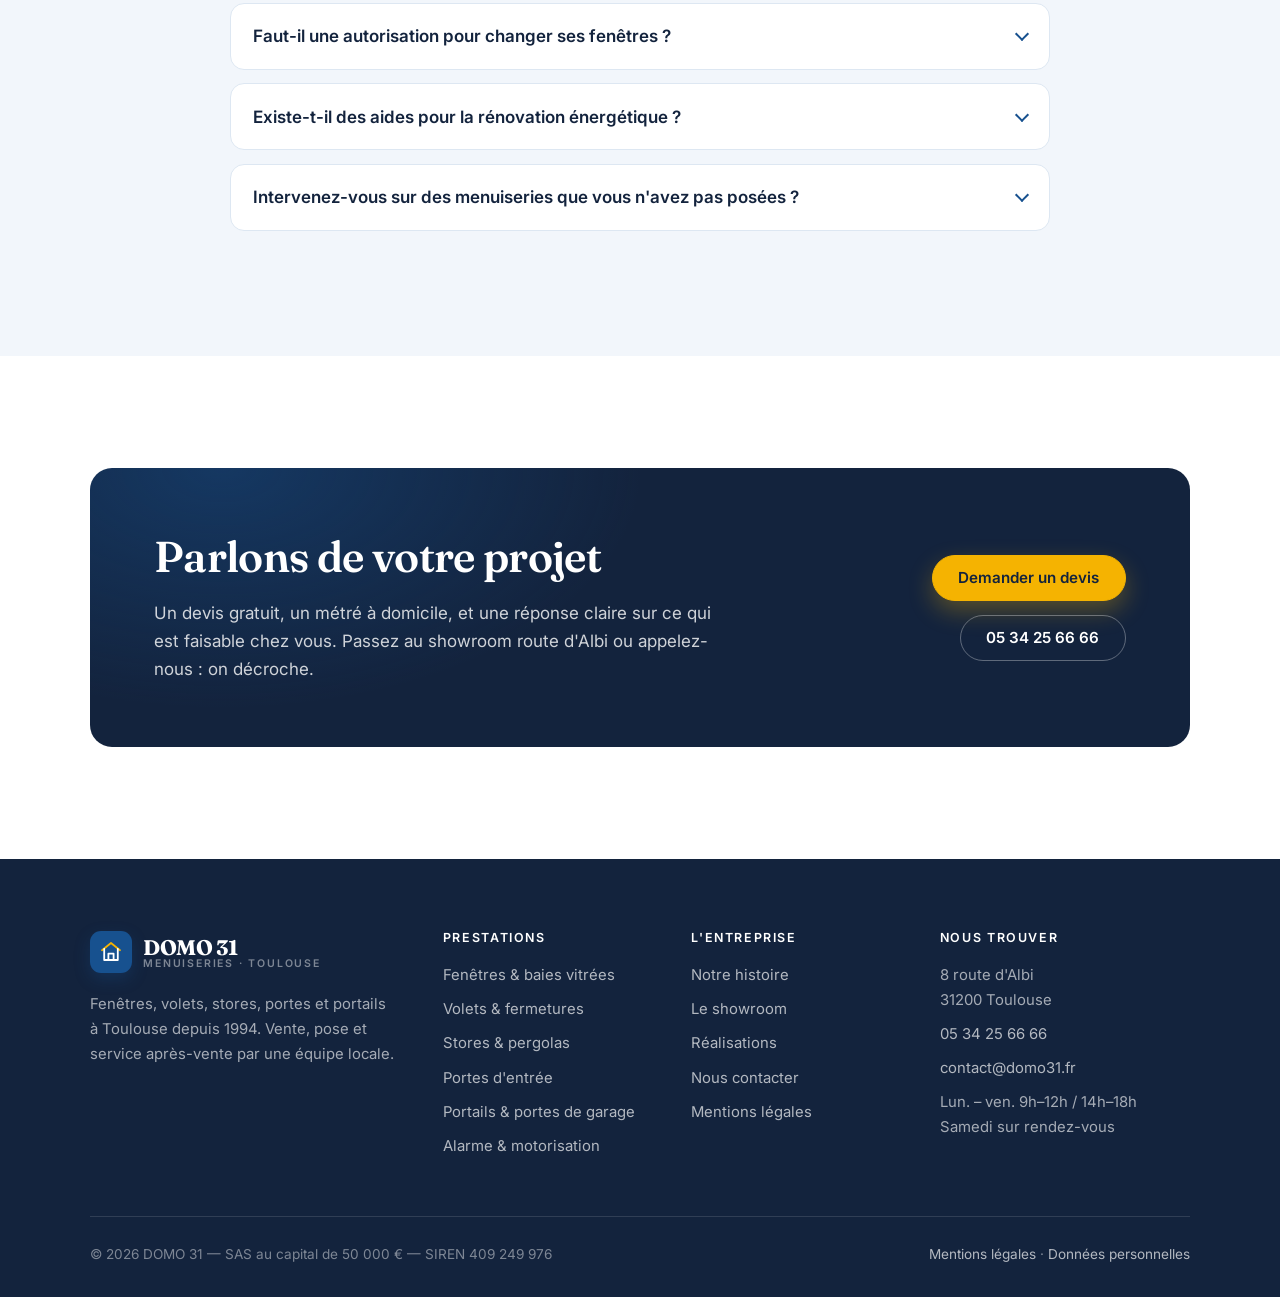
==== commit a3191afb: "Renforce les accents jaunes et corrige un reliquat de renommage - contact.html appelait encore var(-" ====
--- a/websites/domo31/index.html
+++ b/websites/domo31/index.html
@@ -93,15 +93,15 @@
           <linearGradient id="lumiere" x1="0" y1="0" x2="1" y2="1">
             <stop offset="0%" stop-color="#ffe4a3"/><stop offset="100%" stop-color="#f5b301"/>
           </linearGradient>
-          <linearGradient id="briquette" x1="0" y1="0" x2="1" y2="1">
+          <linearGradient id="facade" x1="0" y1="0" x2="1" y2="1">
             <stop offset="0%" stop-color="#17518f"/><stop offset="100%" stop-color="#0f3a6b"/>
           </linearGradient>
         </defs>
 
         <rect width="400" height="440" fill="url(#ciel)"/>
 
-        <!-- mur en brique toulousaine -->
-        <rect x="0" y="60" width="400" height="380" fill="url(#briquette)" opacity=".92"/>
+        <!-- façade -->
+        <rect x="0" y="60" width="400" height="380" fill="url(#facade)" opacity=".92"/>
         <g stroke="#000" stroke-opacity=".08" stroke-width="1">
           <path d="M0 90h400M0 116h400M0 142h400M0 168h400M0 194h400M0 220h400M0 246h400M0 272h400M0 298h400M0 324h400M0 350h400M0 376h400M0 402h400"/>
         </g>
@@ -392,8 +392,8 @@
           </g>
           <circle cx="200" cy="150" r="86" fill="#17518f" opacity=".08"/>
           <circle cx="200" cy="150" r="56" fill="#17518f" opacity=".1"/>
-          <path d="M200 122c-11 0-20 9-20 20 0 15 20 34 20 34s20-19 20-34c0-11-9-20-20-20z" fill="#17518f"/>
-          <circle cx="200" cy="142" r="7" fill="#f2f6fb"/>
+          <path d="M200 122c-11 0-20 9-20 20 0 15 20 34 20 34s20-19 20-34c0-11-9-20-20-20z" fill="#f5b301"/>
+          <circle cx="200" cy="142" r="7" fill="#13233d"/>
           <g fill="#3f5c7d" opacity=".55">
             <circle cx="118" cy="104" r="5"/><circle cx="288" cy="112" r="5"/><circle cx="132" cy="212" r="5"/>
             <circle cx="286" cy="206" r="5"/><circle cx="200" cy="66" r="5"/><circle cx="200" cy="238" r="5"/>
--- a/websites/domo31/assets/css/style.css
+++ b/websites/domo31/assets/css/style.css
@@ -901,7 +901,7 @@
   display: block;
   font-family: var(--titre);
   font-size: clamp(1.7rem, 3vw, 2.1rem);
-  color: var(--blanc);
+  color: var(--jaune);
   line-height: 1.1;
   margin-bottom: .25rem;
 }
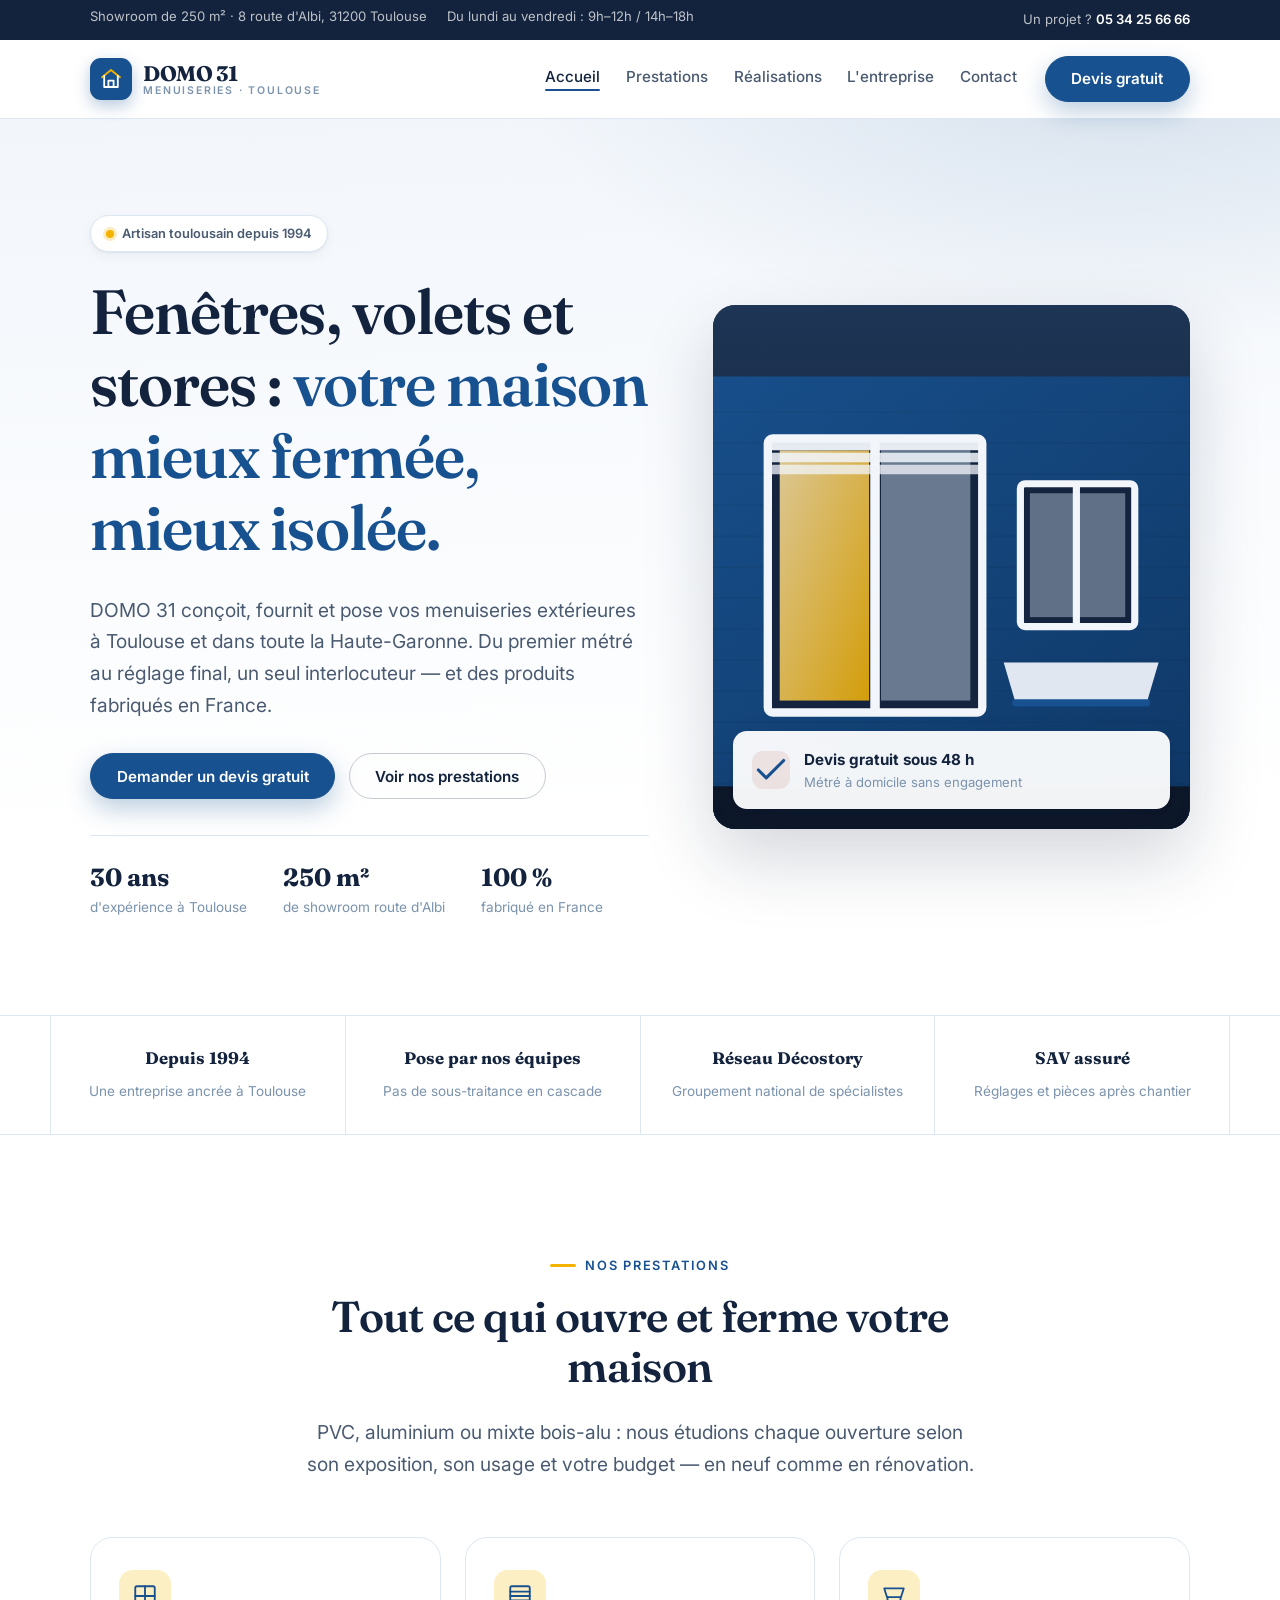
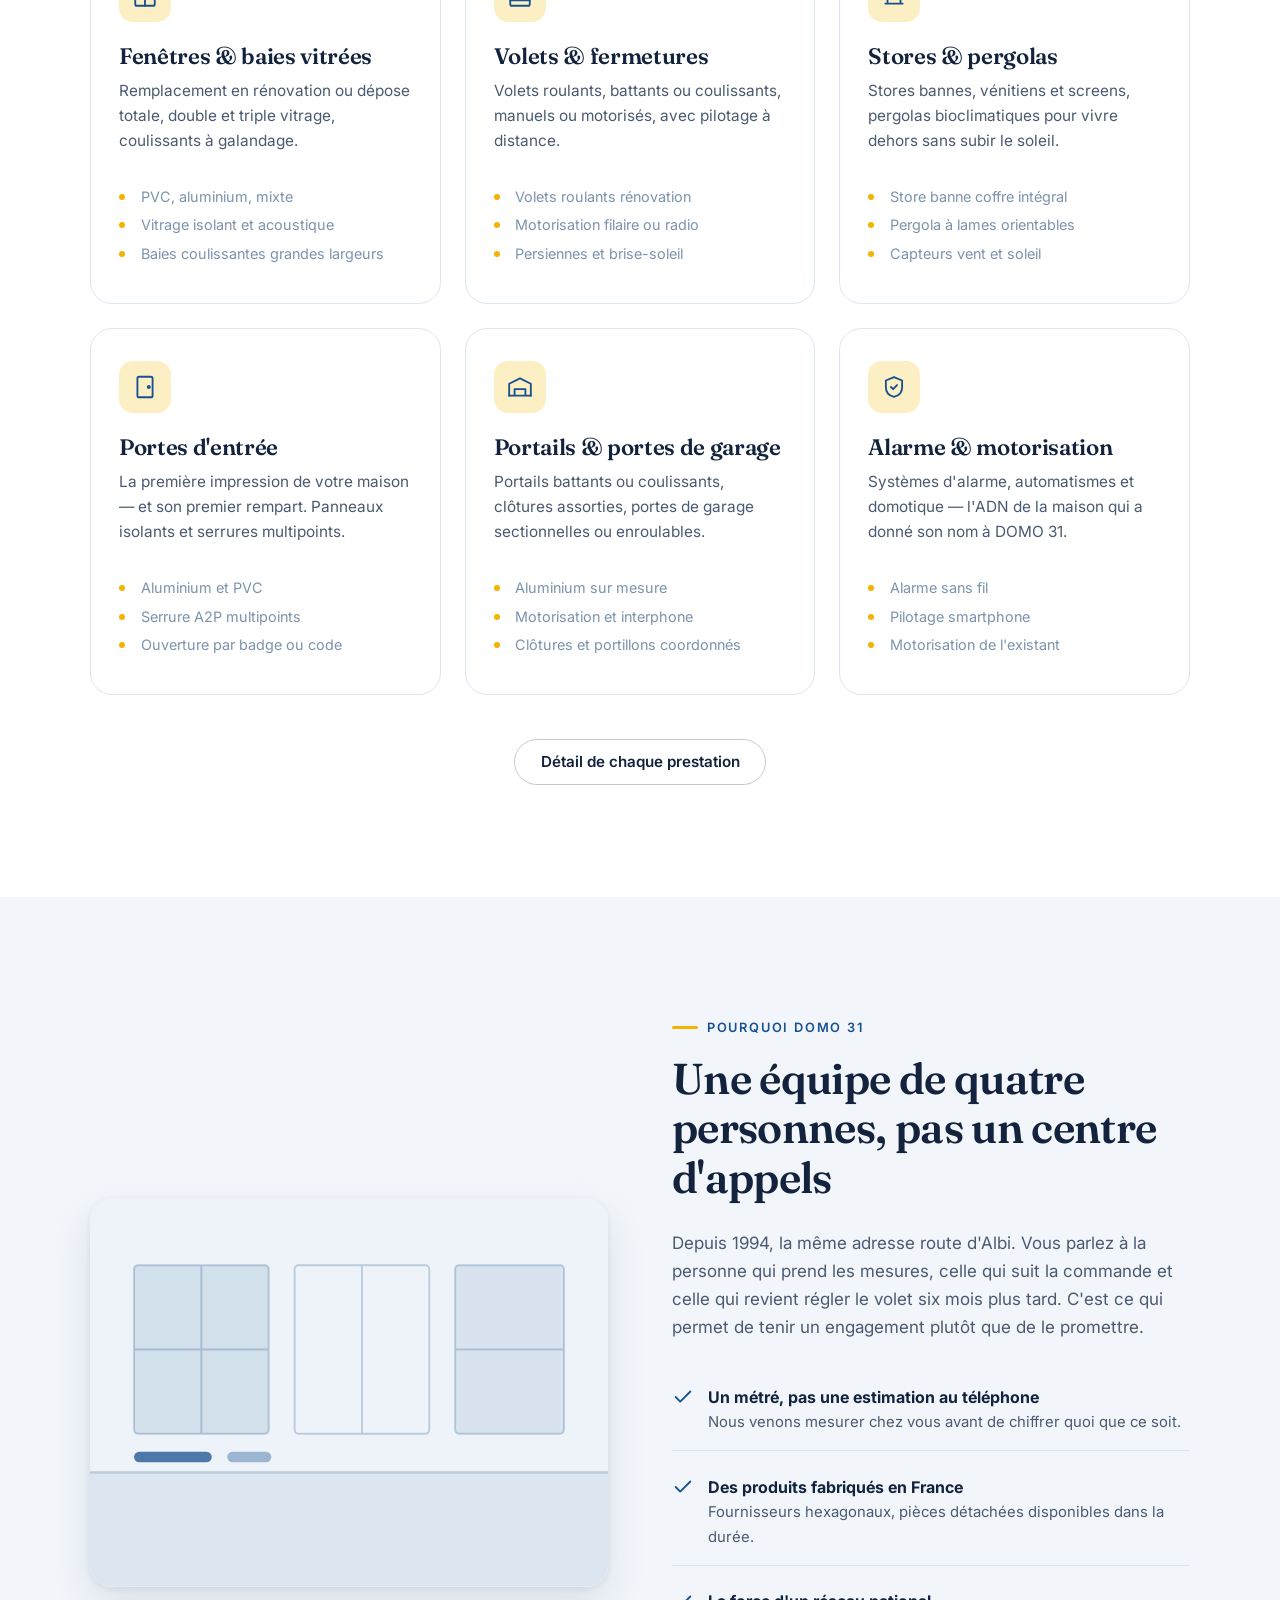
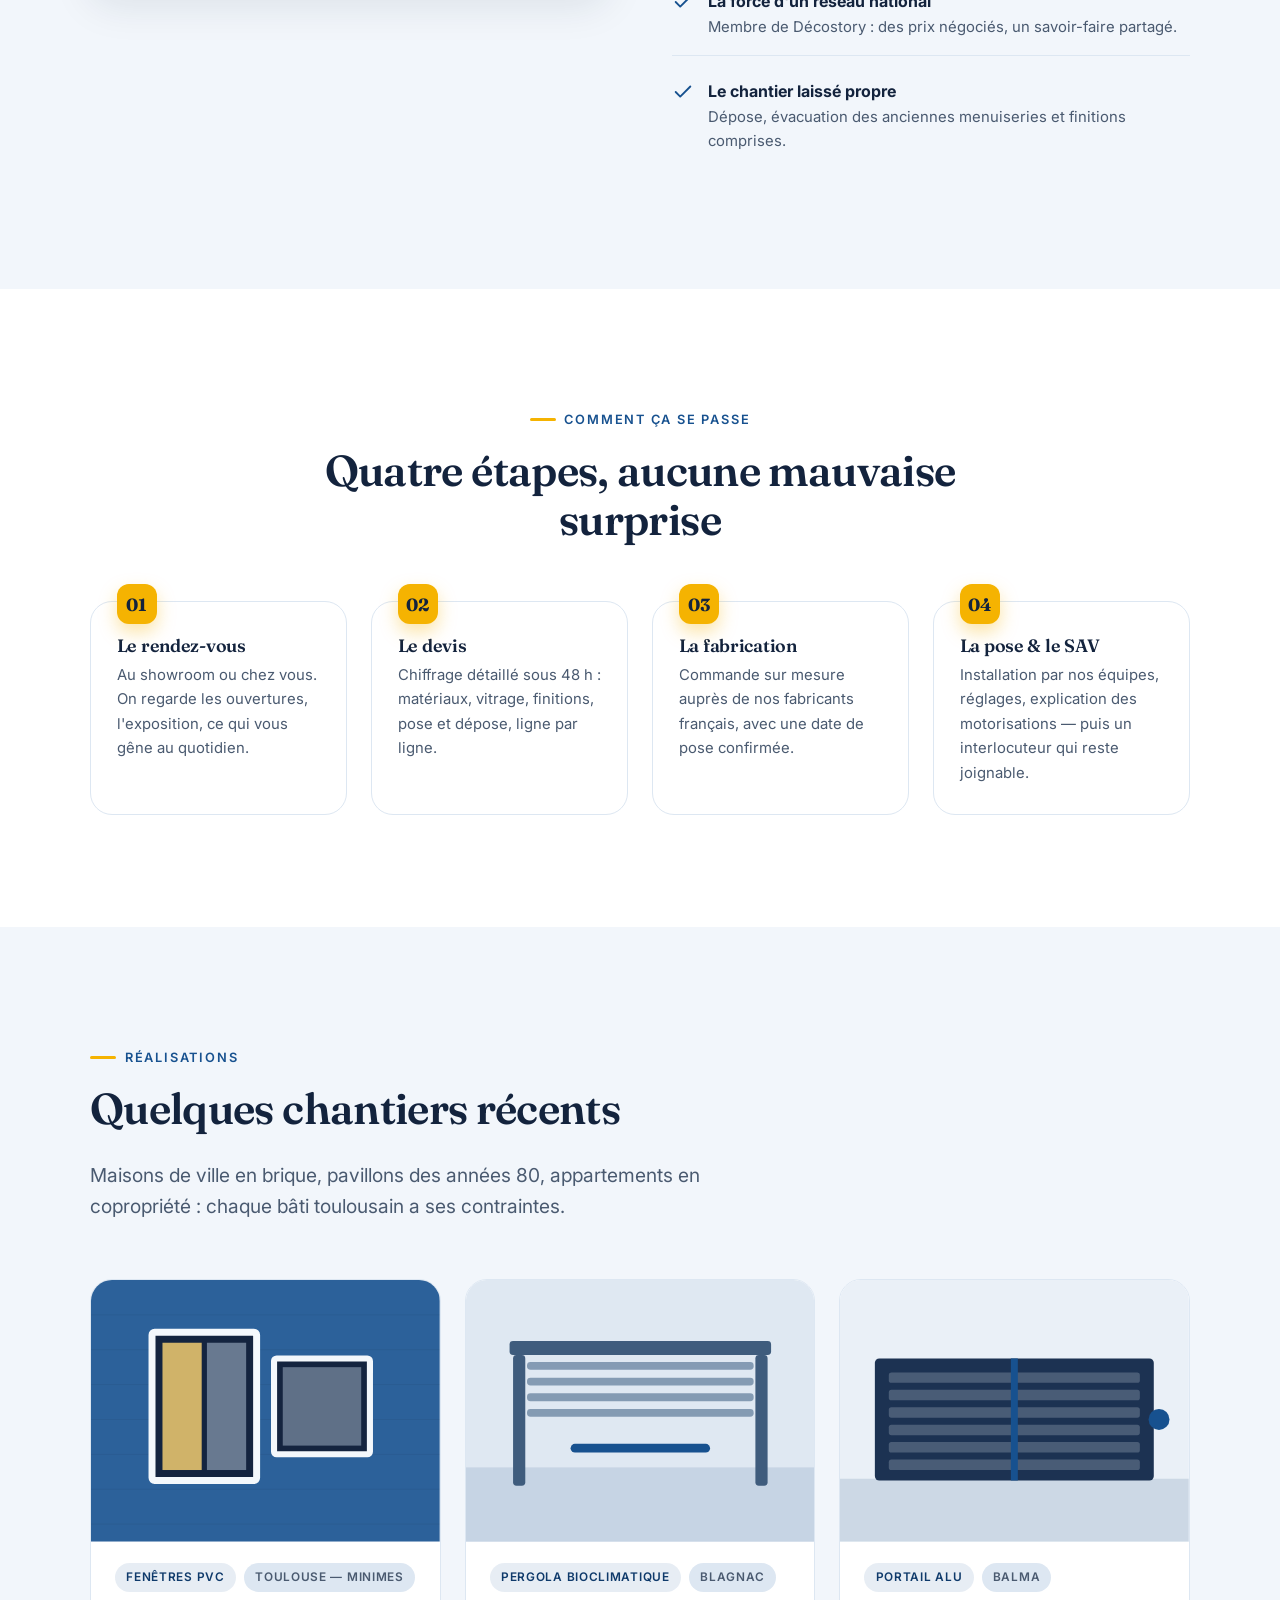
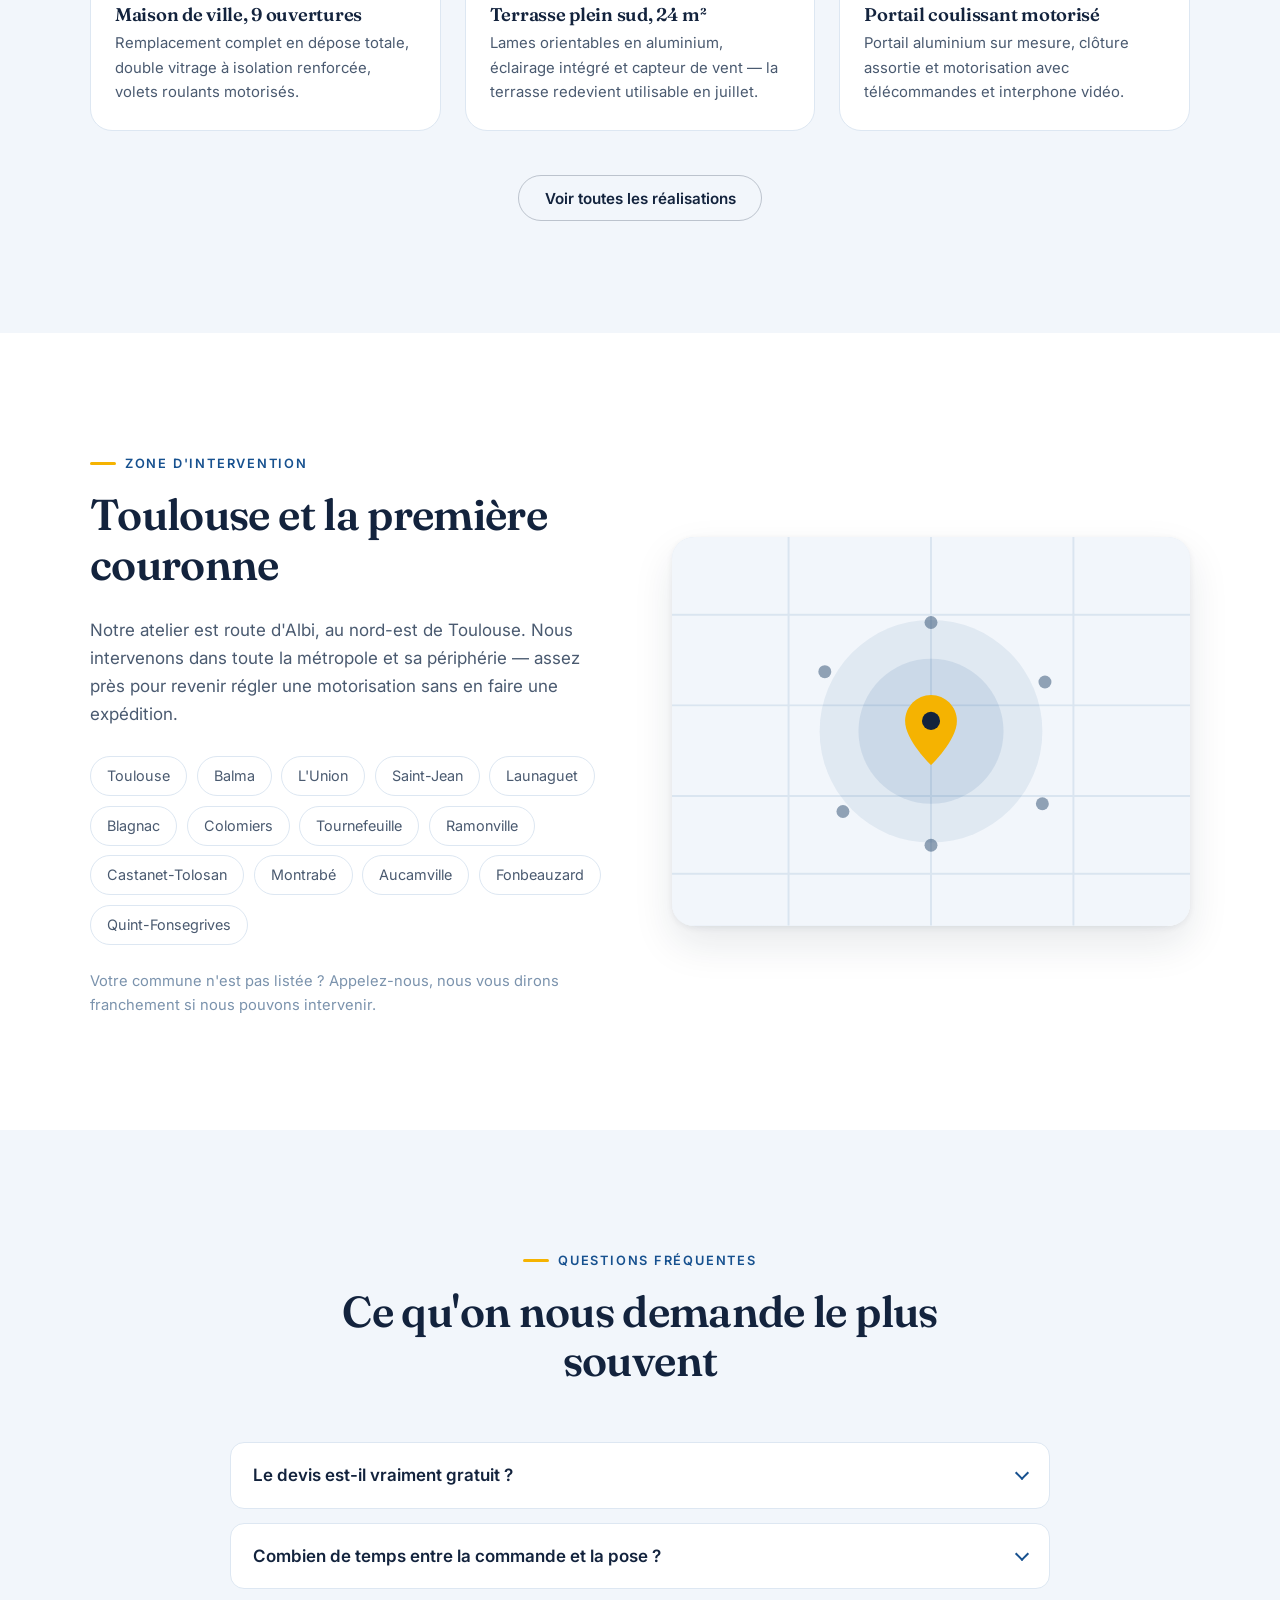
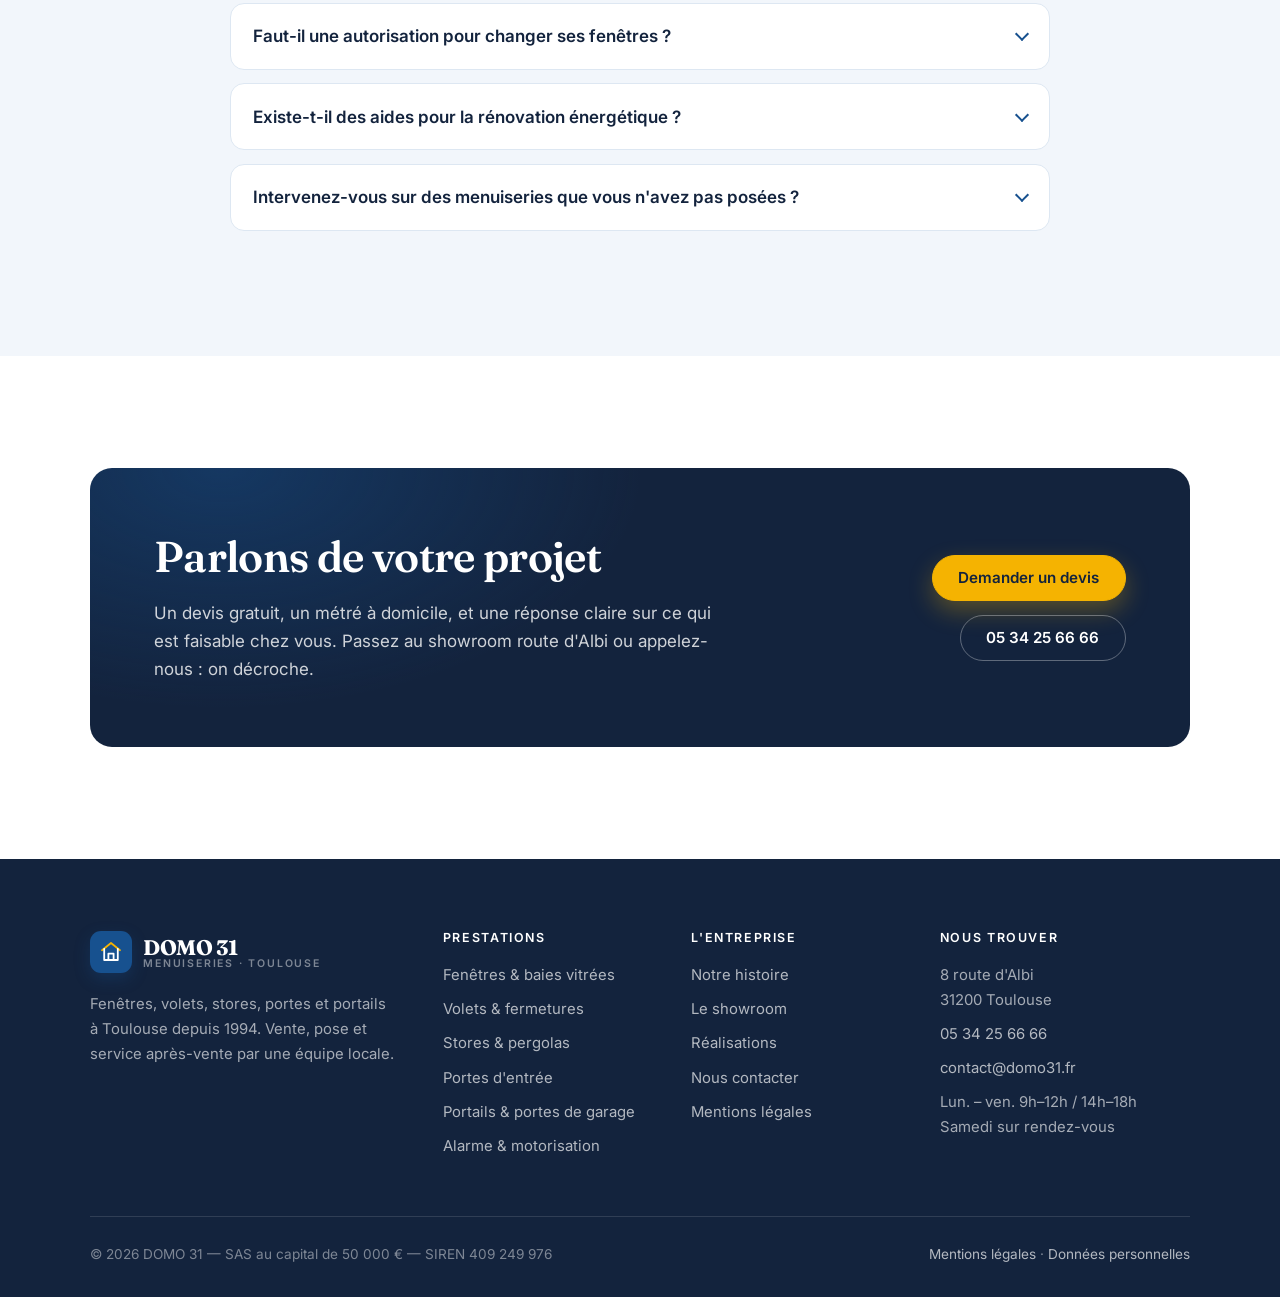
==== commit fb55e358: "Recale les vitrages non éclairés des illustrations Le jaune en faible opacité sur le fond marine vir" ====
--- a/websites/domo31/index.html
+++ b/websites/domo31/index.html
@@ -109,7 +109,7 @@
         <!-- grande baie vitrée -->
         <rect x="46" y="112" width="180" height="230" rx="4" fill="#14243f" stroke="#f2f6fb" stroke-width="7"/>
         <rect x="56" y="122" width="75" height="210" fill="url(#lumiere)" opacity=".85"/>
-        <rect x="141" y="122" width="75" height="210" fill="url(#lumiere)" opacity=".55"/>
+        <rect x="141" y="122" width="75" height="210" fill="#cfe0f2" opacity=".45"/>
         <rect x="132" y="112" width="8" height="230" fill="#f2f6fb"/>
 
         <!-- volet roulant partiellement descendu -->
@@ -121,7 +121,7 @@
 
         <!-- fenêtre secondaire -->
         <rect x="258" y="150" width="96" height="120" rx="4" fill="#14243f" stroke="#f2f6fb" stroke-width="6"/>
-        <rect x="266" y="158" width="80" height="104" fill="url(#lumiere)" opacity=".45"/>
+        <rect x="266" y="158" width="80" height="104" fill="#cfe0f2" opacity=".4"/>
         <rect x="302" y="150" width="6" height="120" fill="#f2f6fb"/>
 
         <!-- store banne -->
@@ -316,9 +316,9 @@
             <g stroke="#000" stroke-opacity=".07"><path d="M0 40h400M0 80h400M0 120h400M0 160h400M0 200h400M0 240h400M0 280h400"/></g>
             <rect x="70" y="60" width="120" height="170" rx="3" fill="#14243f" stroke="#f4f8fc" stroke-width="8"/>
             <rect x="82" y="72" width="45" height="146" fill="#ffd873" opacity=".8"/>
-            <rect x="133" y="72" width="45" height="146" fill="#ffd873" opacity=".5"/>
+            <rect x="133" y="72" width="45" height="146" fill="#cfe0f2" opacity=".45"/>
             <rect x="210" y="90" width="110" height="110" rx="3" fill="#14243f" stroke="#f4f8fc" stroke-width="7"/>
-            <rect x="220" y="100" width="90" height="90" fill="#ffd873" opacity=".45"/>
+            <rect x="220" y="100" width="90" height="90" fill="#cfe0f2" opacity=".4"/>
           </svg>
         </div>
         <div class="realisation__corps">
